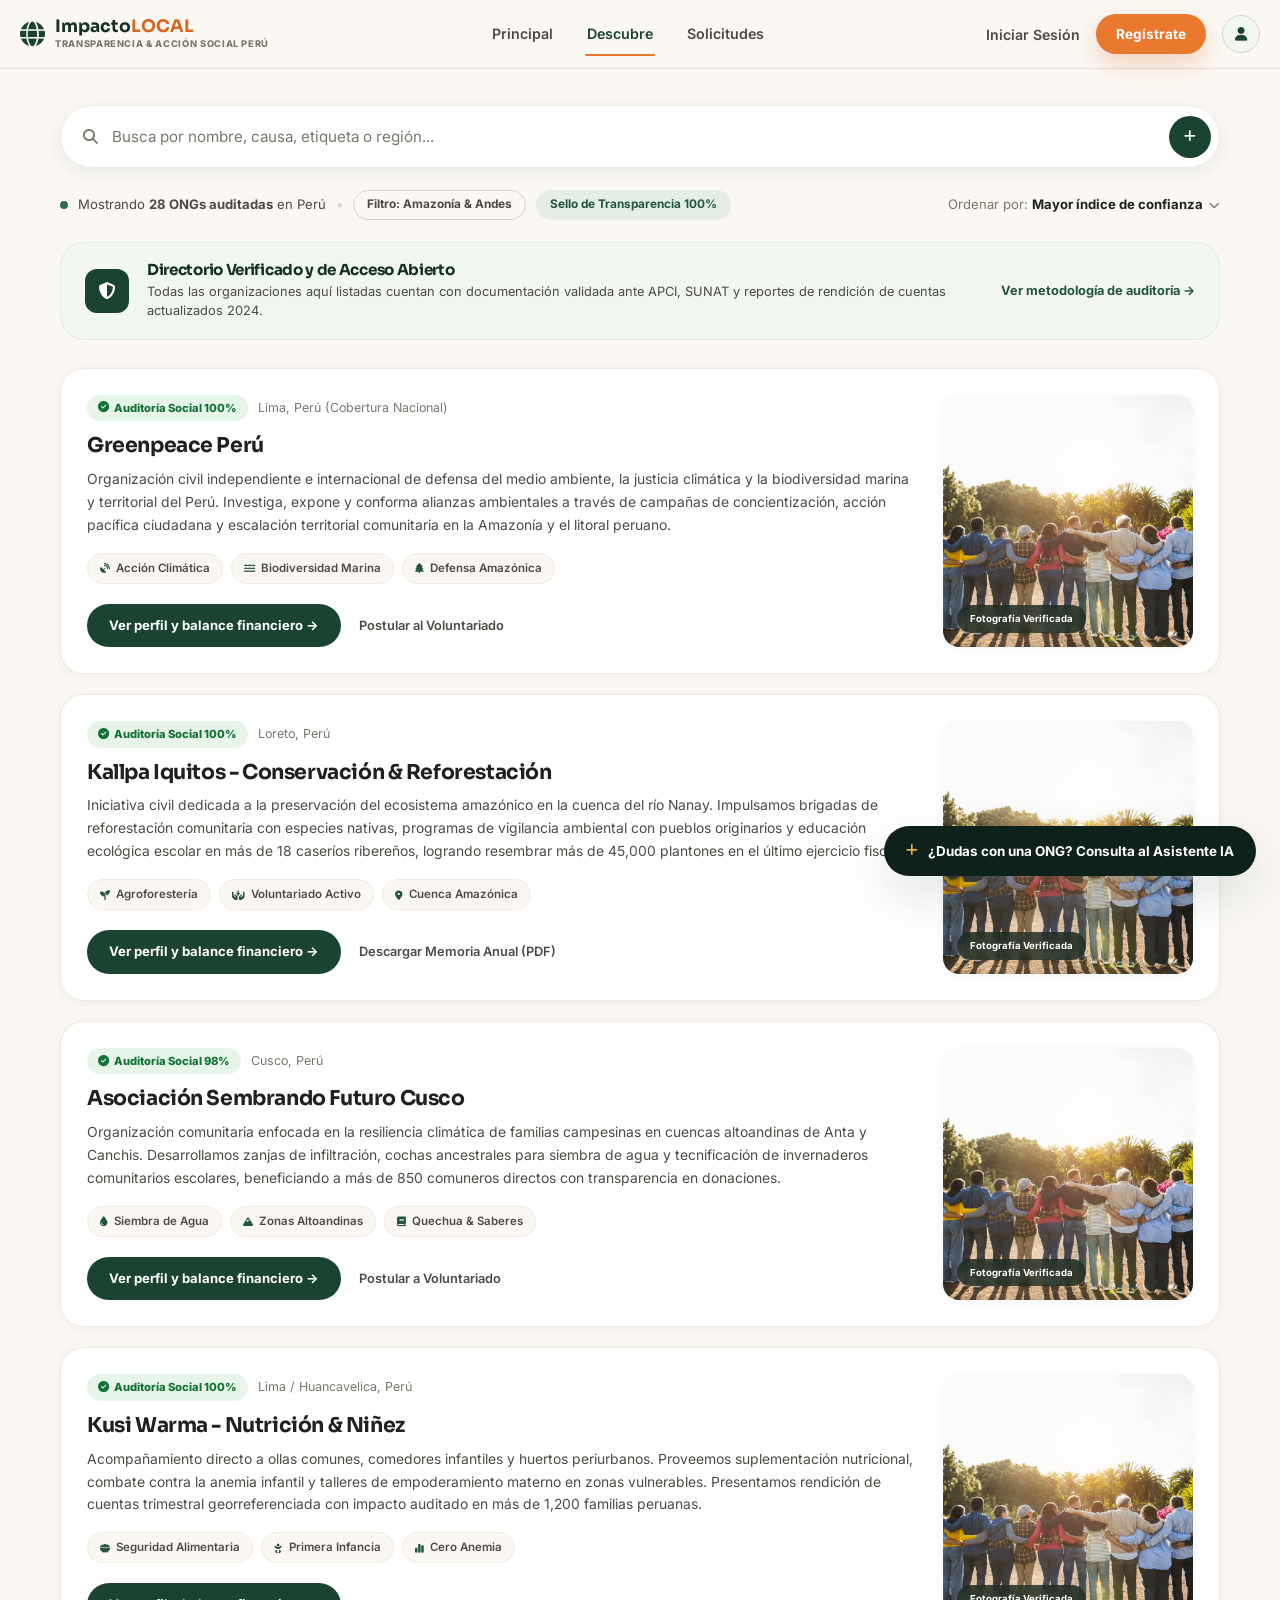
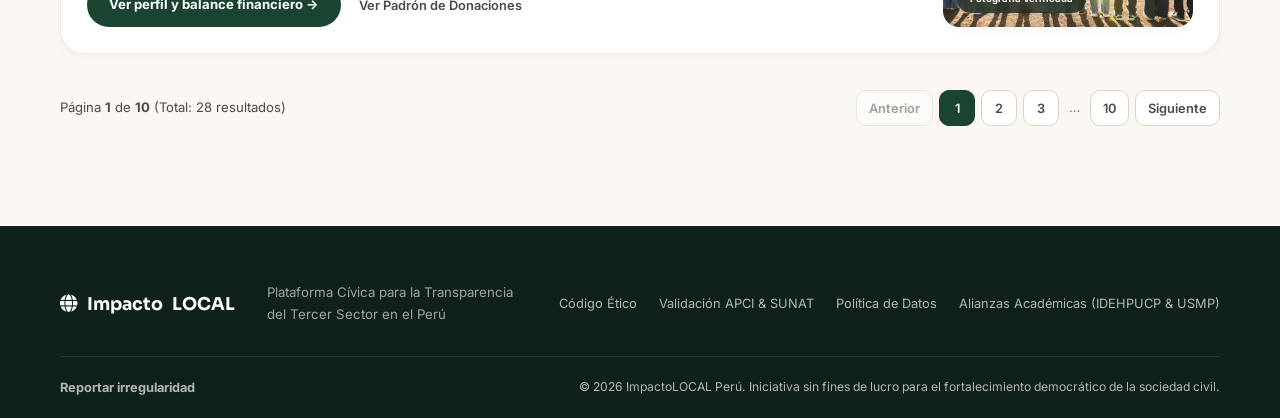
==== descubre.html @ 23d78580 "Add files via upload" ====
<!DOCTYPE html>
<html lang="es">
<head>
    <meta charset="UTF-8">
    <meta name="viewport" content="width=device-width, initial-scale=1.0">
    <title>Descubre organizaciones - ImpactoLOCAL</title>
    <link rel="stylesheet" href="css/styles.css">
    <!-- FontAwesome para los iconos -->
    <link rel="stylesheet" href="https://cdnjs.cloudflare.com/ajax/libs/font-awesome/6.4.0/css/all.min.css">
</head>
<body>
    <header class="main-header">
        <div class="logo-container">
            <i class="fa-solid fa-globe logo-icon"></i>
            <span class="logo-text">Impacto<strong>LOCAL</strong></span>
            <span class="logo-sub">TRANSPARENCIA & ACCIÓN SOCIAL PERÚ</span>
        </div>
        <nav class="main-nav">
            <a href="index.html">Principal</a>
            <a href="descubre.html" class="active">Descubre</a>
            <a href="solicitudes.html">Solicitudes</a>
        </nav>
        <div class="auth-buttons">
            <a href="#" class="btn-login">Iniciar Sesión</a>
            <a href="registrar.html" class="btn-register">Regístrate</a>
            <a href="#" class="user-avatar-btn" aria-label="Mi cuenta"><i class="fa-solid fa-user"></i></a>
        </div>
    </header>

    <main class="discover-container">

        <form class="search-pill-bar" id="searchForm" action="descubre.html">
            <i class="fa-solid fa-magnifying-glass"></i>
            <input type="text" id="searchInput" name="q" autocomplete="off" placeholder="Busca por nombre, causa, etiqueta o región...">
            <button type="button" class="search-plus-btn" aria-label="Filtros avanzados"><i class="fa-solid fa-plus"></i></button>
        </form>

        <div class="meta-row">
            <div class="meta-left">
                <span class="meta-dot"></span>
                <span>Mostrando <strong id="resultsCount">28 ONGs auditadas</strong> en Perú</span>
                <span class="meta-sep">•</span>
                <span class="meta-chip">Filtro: Amazonía & Andes</span>
                <span class="meta-chip meta-chip--verde">Sello de Transparencia 100%</span>
            </div>
            <div class="meta-sort">Ordenar por: <strong>Mayor índice de confianza</strong> <i class="fa-solid fa-chevron-down"></i></div>
        </div>

        <div class="info-banner">
            <div class="icon-badge"><i class="fa-solid fa-shield-halved"></i></div>
            <div class="info-banner-text">
                <h3>Directorio Verificado y de Acceso Abierto</h3>
                <p>Todas las organizaciones aquí listadas cuentan con documentación validada ante APCI, SUNAT y reportes de rendición de cuentas actualizados 2024.</p>
            </div>
            <a href="#" class="info-banner-link">Ver metodología de auditoría →</a>
        </div>

        <div class="org-list" id="orgList">

            <article class="org-card-row">
                <div class="org-card-content">
                    <div class="org-card-top">
                        <span class="audit-badge"><i class="fa-solid fa-circle-check"></i> Auditoría Social 100%</span>
                        <span class="org-card-location">Lima, Perú (Cobertura Nacional)</span>
                    </div>
                    <h3><a href="organizacion.html">Greenpeace Perú</a></h3>
                    <p>Organización civil independiente e internacional de defensa del medio ambiente, la justicia climática y la biodiversidad marina y territorial del Perú. Investiga, expone y conforma alianzas ambientales a través de campañas de concientización, acción pacífica ciudadana y escalación territorial comunitaria en la Amazonía y el litoral peruano.</p>
                    <div class="org-tags">
                        <span class="org-tag"><i class="fa-solid fa-satellite-dish"></i> Acción Climática</span>
                        <span class="org-tag"><i class="fa-solid fa-water"></i> Biodiversidad Marina</span>
                        <span class="org-tag"><i class="fa-solid fa-tree"></i> Defensa Amazónica</span>
                    </div>
                    <div class="org-card-actions">
                        <a href="organizacion.html" class="org-card-cta">Ver perfil y balance financiero →</a>
                        <a href="organizacion.html" class="org-card-secondary">Postular al Voluntariado</a>
                    </div>
                </div>
                <div class="org-card-media">
                    <img src="imagenes/personas.png" alt="Trabajo de campo Greenpeace Perú">
                    <span class="photo-tag-floating">Fotografía Verificada</span>
                </div>
            </article>

            <article class="org-card-row">
                <div class="org-card-content">
                    <div class="org-card-top">
                        <span class="audit-badge"><i class="fa-solid fa-circle-check"></i> Auditoría Social 100%</span>
                        <span class="org-card-location">Loreto, Perú</span>
                    </div>
                    <h3><a href="organizacion.html">Kallpa Iquitos - Conservación & Reforestación</a></h3>
                    <p>Iniciativa civil dedicada a la preservación del ecosistema amazónico en la cuenca del río Nanay. Impulsamos brigadas de reforestación comunitaria con especies nativas, programas de vigilancia ambiental con pueblos originarios y educación ecológica escolar en más de 18 caseríos ribereños, logrando resembrar más de 45,000 plantones en el último ejercicio fiscal.</p>
                    <div class="org-tags">
                        <span class="org-tag"><i class="fa-solid fa-seedling"></i> Agroforestería</span>
                        <span class="org-tag"><i class="fa-solid fa-hands-holding-child"></i> Voluntariado Activo</span>
                        <span class="org-tag"><i class="fa-solid fa-location-dot"></i> Cuenca Amazónica</span>
                    </div>
                    <div class="org-card-actions">
                        <a href="organizacion.html" class="org-card-cta">Ver perfil y balance financiero →</a>
                        <a href="#" class="org-card-secondary">Descargar Memoria Anual (PDF)</a>
                    </div>
                </div>
                <div class="org-card-media">
                    <img src="imagenes/personas.png" alt="Brigada de reforestación Kallpa Iquitos">
                    <span class="photo-tag-floating">Fotografía Verificada</span>
                </div>
            </article>

            <article class="org-card-row">
                <div class="org-card-content">
                    <div class="org-card-top">
                        <span class="audit-badge"><i class="fa-solid fa-circle-check"></i> Auditoría Social 98%</span>
                        <span class="org-card-location">Cusco, Perú</span>
                    </div>
                    <h3><a href="organizacion.html">Asociación Sembrando Futuro Cusco</a></h3>
                    <p>Organización comunitaria enfocada en la resiliencia climática de familias campesinas en cuencas altoandinas de Anta y Canchis. Desarrollamos zanjas de infiltración, cochas ancestrales para siembra de agua y tecnificación de invernaderos comunitarios escolares, beneficiando a más de 850 comuneros directos con transparencia en donaciones.</p>
                    <div class="org-tags">
                        <span class="org-tag"><i class="fa-solid fa-droplet"></i> Siembra de Agua</span>
                        <span class="org-tag"><i class="fa-solid fa-mountain"></i> Zonas Altoandinas</span>
                        <span class="org-tag"><i class="fa-solid fa-book"></i> Quechua & Saberes</span>
                    </div>
                    <div class="org-card-actions">
                        <a href="organizacion.html" class="org-card-cta">Ver perfil y balance financiero →</a>
                        <a href="#" class="org-card-secondary">Postular a Voluntariado</a>
                    </div>
                </div>
                <div class="org-card-media">
                    <img src="imagenes/personas.png" alt="Comuneros de Sembrando Futuro Cusco">
                    <span class="photo-tag-floating">Fotografía Verificada</span>
                </div>
            </article>

            <article class="org-card-row">
                <div class="org-card-content">
                    <div class="org-card-top">
                        <span class="audit-badge"><i class="fa-solid fa-circle-check"></i> Auditoría Social 100%</span>
                        <span class="org-card-location">Lima / Huancavelica, Perú</span>
                    </div>
                    <h3><a href="organizacion.html">Kusi Warma - Nutrición & Niñez</a></h3>
                    <p>Acompañamiento directo a ollas comunes, comedores infantiles y huertos periurbanos. Proveemos suplementación nutricional, combate contra la anemia infantil y talleres de empoderamiento materno en zonas vulnerables. Presentamos rendición de cuentas trimestral georreferenciada con impacto auditado en más de 1,200 familias peruanas.</p>
                    <div class="org-tags">
                        <span class="org-tag"><i class="fa-solid fa-bowl-food"></i> Seguridad Alimentaria</span>
                        <span class="org-tag"><i class="fa-solid fa-baby"></i> Primera Infancia</span>
                        <span class="org-tag"><i class="fa-solid fa-chart-simple"></i> Cero Anemia</span>
                    </div>
                    <div class="org-card-actions">
                        <a href="organizacion.html" class="org-card-cta">Ver perfil y balance financiero →</a>
                        <a href="#" class="org-card-secondary">Ver Padrón de Donaciones</a>
                    </div>
                </div>
                <div class="org-card-media">
                    <img src="imagenes/personas.png" alt="Comedor infantil Kusi Warma">
                    <span class="photo-tag-floating">Fotografía Verificada</span>
                </div>
            </article>

        </div>

        <div class="no-results" id="noResults" hidden>
            <i class="fa-solid fa-magnifying-glass-minus"></i>
            <h3>No encontramos organizaciones</h3>
            <p>Prueba con otra palabra clave, una región o una causa distinta (por ejemplo: "Amazonía", "nutrición" o "voluntariado").</p>
        </div>

        <div class="pagination-row" id="paginationRow">
            <span>Página <strong>1</strong> de <strong>10</strong> (Total: 28 resultados)</span>
            <div class="pagination-buttons">
                <a href="#" class="page-btn disabled">Anterior</a>
                <a href="#" class="page-btn active">1</a>
                <a href="#" class="page-btn">2</a>
                <a href="#" class="page-btn">3</a>
                <span class="page-ellipsis">…</span>
                <a href="#" class="page-btn">10</a>
                <a href="#" class="page-btn">Siguiente</a>
            </div>
        </div>

    </main>

    <a href="#" class="assistant-fab"><i class="fa-solid fa-plus"></i> <span>¿Dudas con una ONG? Consulta al Asistente IA</span></a>

    <footer class="main-footer">
        <div class="footer-top">
            <div class="footer-logo">
                <i class="fa-solid fa-globe"></i> Impacto<strong>LOCAL</strong>
            </div>
            <p>Plataforma Cívica para la Transparencia del Tercer Sector en el Perú</p>
            <div class="footer-links-right">
                <a href="#">Código Ético</a>
                <a href="#">Validación APCI & SUNAT</a>
                <a href="#">Política de Datos</a>
                <a href="#">Alianzas Académicas (IDEHPUCP & USMP)</a>
            </div>
        </div>
        <div class="footer-bottom">
            <a href="#" class="report-link">Reportar irregularidad</a>
            <p>© 2026 ImpactoLOCAL Perú. Iniciativa sin fines de lucro para el fortalecimiento democrático de la sociedad civil.</p>
        </div>
    </footer>

    <script>
        (function () {
            const form = document.getElementById('searchForm');
            const input = document.getElementById('searchInput');
            const cards = Array.from(document.querySelectorAll('#orgList .org-card-row'));
            const noResults = document.getElementById('noResults');
            const paginationRow = document.getElementById('paginationRow');
            const resultsCountEl = document.getElementById('resultsCount');

            // Texto buscable de cada tarjeta: título, ubicación, descripción y etiquetas.
            const cardIndex = cards.map((card) => ({
                card,
                text: card.textContent.toLowerCase()
            }));

            function normalize(str) {
                return str
                    .toLowerCase()
                    .normalize('NFD')
                    .replace(/[\u0300-\u036f]/g, '');
            }

            function runSearch() {
                const query = normalize(input.value.trim());
                let visibleCount = 0;

                cardIndex.forEach(({ card, text }) => {
                    const matches = query === '' || normalize(text).includes(query);
                    card.hidden = !matches;
                    if (matches) visibleCount += 1;
                });

                noResults.hidden = visibleCount !== 0;
                paginationRow.hidden = visibleCount === 0;

                if (resultsCountEl) {
                    resultsCountEl.textContent = query === ''
                        ? '28 ONGs auditadas'
                        : visibleCount + ' de 28 ONGs auditadas';
                }
            }

            input.addEventListener('input', runSearch);
            form.addEventListener('submit', function (e) {
                e.preventDefault();
                runSearch();
            });
        })();
    </script>

</body>
</html>
---- css/styles.css ----
@import url('https://fonts.googleapis.com/css2?family=Sora:wght@400;500;600;700;800&family=Inter:wght@400;500;600;700&display=swap');

:root {

  --verde-950: #0E211A;
  --verde-900: #14301F;
  --verde-800: #1B4332;
  --verde-700: #23553F;
  --verde-600: #2D6A4F;
  --verde-500: #3E8863;
  --verde-100: #E3EEE4;
  --verde-50: #F1F6F1;

  --naranja-600: #D9661F;
  --naranja-500: #E8792F;
  --naranja-400: #F0954E;
  --naranja-100: #FCE7D6;

  --amarillo-500: #F0B429;

  --rojo-700: #8A2C22;
  --rojo-600: #A5362A;
  --rojo-100: #F8E4E1;
  --rosa-bg: #FBEEEC;

  --crema: #FBF8F3;
  --blanco: #FFFFFF;
  --tinta: #1E211D;
  --gris-700: #4B4A44;
  --gris-500: #7A776E;
  --gris-300: #D8D3C6;
  --gris-100: #EFEBE1;

  --verde-brand: var(--verde-800);
  --verde-brand-hover: var(--verde-900);
  --accent: var(--naranja-500);
  --accent-hover: var(--naranja-600);

  --surface: var(--blanco);
  --surface-soft: var(--crema);
  --surface-green: var(--verde-50);

  --border: var(--gris-100);
  --border-strong: var(--gris-300);

  --radius-xs: 8px;
  --radius-s: 10px;
  --radius-m: 16px;
  --radius-l: 24px;
  --radius-xl: 32px;
  --radius-pill: 999px;

  --shadow-xs:
    0 2px 8px rgba(20, 48, 31, 0.05);

  --shadow-sm:
    0 6px 18px rgba(20, 48, 31, 0.07);

  --shadow-md:
    0 12px 30px rgba(20, 48, 31, 0.09);

  --shadow-lg:
    0 20px 50px rgba(20, 48, 31, 0.13);

  --shadow-orange:
    0 10px 24px rgba(216, 102, 31, 0.25);

  --max: 1160px;
  --content-wide: 1280px;

  --ease: cubic-bezier(.2, .8, .2, 1);
  --transition-fast: .15s var(--ease);
  --transition: .22s var(--ease);
}

*,
*::before,
*::after {
  box-sizing: border-box;
}

html {
  scroll-behavior: smooth;
  scroll-padding-top: 90px;
}

body {
  margin: 0;
  min-width: 320px;

  font-family:
    'Inter',
    -apple-system,
    BlinkMacSystemFont,
    'Segoe UI',
    sans-serif;

  background: var(--crema);
  color: var(--tinta);
  line-height: 1.65;

  -webkit-font-smoothing: antialiased;
  text-rendering: optimizeLegibility;
}

img {
  display: block;
  max-width: 100%;
}

svg {
  display: block;
}

a {
  color: inherit;
}

button,
input,
select,
textarea {
  font: inherit;
}

button {
  cursor: pointer;
}

button:disabled {
  cursor: not-allowed;
  opacity: .55;
}

h1,
h2,
h3,
h4,
h5,
h6 {
  margin: 0;
  font-family: 'Sora', 'Inter', sans-serif;
  line-height: 1.2;
  letter-spacing: -.02em;
}

p {
  margin: 0;
}

ul,
ol {
  margin: 0;
  padding: 0;
  list-style: none;
}

:focus-visible {
  outline: 3px solid var(--naranja-400);
  outline-offset: 3px;
}

::selection {
  background: var(--verde-800);
  color: var(--blanco);
}

@media (prefers-reduced-motion: reduce) {
  html {
    scroll-behavior: auto;
  }

  *,
  *::before,
  *::after {
    transition-duration: .01ms !important;
    animation-duration: .01ms !important;
    animation-iteration-count: 1 !important;
  }
}

.wrap {
  width: min(100% - 40px, var(--max));
  margin-inline: auto;
}

section {
  padding: 90px 0;
}

.eyebrow {
  display: inline-flex;
  align-items: center;
  gap: 7px;

  padding: 6px 14px;

  border-radius: var(--radius-pill);

  font-size: .76rem;
  font-weight: 700;
  line-height: 1.2;
  letter-spacing: .02em;
}

.eyebrow--rosa {
  background: var(--rosa-bg);
  color: var(--rojo-600);
}

.eyebrow--verde {
  background: var(--verde-100);
  color: var(--verde-700);
}

.section-head {
  max-width: 680px;
  margin: 0 auto 48px;
  text-align: center;
}

.section-head h2 {
  margin: 14px 0;
  font-size: clamp(1.7rem, 3vw, 2.25rem);
  font-weight: 700;
}

.section-head p {
  color: var(--gris-700);
  font-size: 1rem;
}

.section-head .eyebrow {
  margin-bottom: 4px;
}

.navbar {
  position: sticky;
  top: 0;
  z-index: 50;

  display: flex;
  align-items: center;
  justify-content: space-between;

  padding: 15px max(20px, calc((100vw - var(--content-wide)) / 2));

  background: rgba(251, 248, 243, .88);
  border-bottom: 1px solid rgba(216, 211, 198, .65);

  backdrop-filter: blur(14px);
  -webkit-backdrop-filter: blur(14px);
}

.navbar-logo {
  display: inline-flex;
  align-items: center;
  gap: 9px;

  color: var(--verde-900);

  font-family: 'Sora', sans-serif;
  font-size: 1.15rem;
  font-weight: 700;

  text-decoration: none;
}

.navbar-logo svg {
  flex-shrink: 0;
}

.navbar-logo span {
  color: var(--naranja-600);
}

.navbar-right {
  display: flex;
  align-items: center;
  gap: 20px;
}

.navbar-login {
  color: var(--gris-700);

  font-size: .9rem;
  font-weight: 600;

  text-decoration: none;

  transition: color var(--transition-fast);
}

.navbar-login:hover {
  color: var(--verde-800);
}

.btn {
  display: inline-flex;
  align-items: center;
  justify-content: center;
  gap: 8px;

  min-height: 44px;
  padding: 10px 21px;

  border: 1px solid transparent;
  border-radius: var(--radius-pill);

  font-size: .9rem;
  font-weight: 700;
  line-height: 1;
  text-decoration: none;

  transition:
    transform var(--transition-fast),
    background-color var(--transition),
    border-color var(--transition),
    color var(--transition),
    box-shadow var(--transition);
}

.btn:hover {
  transform: translateY(-2px);
}

.btn:active {
  transform: translateY(0);
}

.btn--naranja {
  color: var(--blanco);
  background: var(--accent);
  box-shadow: var(--shadow-orange);
}

.btn--naranja:hover {
  background: var(--accent-hover);
  box-shadow: 0 12px 28px rgba(216, 102, 31, .3);
}

.btn--outline {
  color: var(--verde-800);
  border-color: var(--verde-700);
  background: transparent;
}

.btn--outline:hover {
  color: var(--blanco);
  background: var(--verde-800);
}

.btn--outline-oscuro {
  color: var(--blanco);
  border-color: rgba(255,255,255,.45);
  background: transparent;
}

.btn--outline-oscuro:hover {
  background: rgba(255,255,255,.12);
  border-color: rgba(255,255,255,.7);
}

.btn--sm {
  min-height: 38px;
  padding: 8px 16px;
  font-size: .82rem;
}

.btn--block {
  width: 100%;
}

.hero {
  position: relative;
  overflow: hidden;
  color: var(--blanco);
  isolation: isolate;
}

.hero-bg {
  position: absolute;
  inset: 0;
  z-index: -2;

  background-image:
    linear-gradient(
      180deg,
      rgba(14,33,26,.68) 0%,
      rgba(14,33,26,.82) 55%,
      rgba(14,33,26,.98) 100%
    ),
    url('../imagenes/personas.png');

  background-position: center 30%;
  background-size: cover;

  filter: saturate(.9);
  transform: scale(1.01);
}

.hero::after {
  content: "";

  position: absolute;
  inset: auto 0 0;

  height: 120px;

  background:
    linear-gradient(
      to bottom,
      transparent,
      rgba(14,33,26,.18)
    );

  pointer-events: none;
}

.hero-inner {
  position: relative;

  width: min(100% - 40px, 760px);

  margin: 0 auto;
  padding: 84px 0 64px;

  text-align: center;
}

.hero-inner .eyebrow {
  color: var(--blanco);
  background: rgba(255,255,255,.1);
  border: 1px solid rgba(255,255,255,.2);
  backdrop-filter: blur(8px);
}

.hero h1 {
  margin: 22px 0 18px;

  font-size: clamp(2.1rem, 5vw, 3.25rem);
  font-weight: 700;
  letter-spacing: -.045em;
}

.hero h1 .marca {
  color: var(--amarillo-500);
}

.hero p.lead {
  max-width: 620px;
  margin: 0 auto 32px;

  color: rgba(255,255,255,.82);
  font-size: 1.04rem;
}

.hero-ctas {
  display: flex;
  align-items: center;
  justify-content: center;
  flex-wrap: wrap;

  gap: 12px;

  margin-bottom: 42px;
}

.impacto-card {
  position: relative;
  z-index: 2;

  display: flex;
  align-items: center;
  gap: 14px;

  width: min(100%, 500px);

  margin: 0 auto;

  padding: 16px 20px;

  color: var(--tinta);
  text-align: left;

  background: rgba(255,255,255,.98);
  border: 1px solid rgba(255,255,255,.7);
  border-radius: var(--radius-m);

  box-shadow: var(--shadow-lg);

  transform: translateY(28px);
}

.impacto-card .icono {
  display: flex;
  align-items: center;
  justify-content: center;

  width: 42px;
  height: 42px;

  flex-shrink: 0;

  color: var(--naranja-600);
  background: var(--naranja-100);

  border-radius: 12px;
}

.impacto-card strong {
  display: block;
  font-size: .94rem;
}

.impacto-card .label {
  display: block;

  margin-bottom: 2px;

  color: var(--naranja-600);

  font-size: .66rem;
  font-weight: 800;
  letter-spacing: .06em;
  text-transform: uppercase;
}

.impacto-card a {
  color: var(--verde-700);

  font-size: .8rem;
  font-weight: 700;

  text-decoration: none;
}

.impacto-card a:hover {
  text-decoration: underline;
}

.subnav-bar {
  padding-top: 44px;

  background: var(--blanco);
  border-bottom: 1px solid var(--gris-100);
}

.subnav {
  display: flex;
  justify-content: center;
  flex-wrap: wrap;
  gap: 32px;

  padding-bottom: 14px;
}

.subnav a {
  display: inline-flex;
  align-items: center;
  gap: 7px;

  padding-bottom: 11px;

  color: var(--gris-500);

  font-size: .9rem;
  font-weight: 700;

  text-decoration: none;

  border-bottom: 2px solid transparent;

  transition:
    color var(--transition),
    border-color var(--transition);
}

.subnav a:hover {
  color: var(--verde-800);
}

.subnav a.active {
  color: var(--verde-700);
  border-bottom-color: var(--verde-700);
}

.search-bar {
  position: relative;
  z-index: 5;

  display: flex;
  align-items: stretch;

  width: min(100% - 40px, 920px);

  margin: -28px auto 0;
  padding: 6px;

  background: var(--blanco);
  border: 1px solid var(--gris-100);
  border-radius: var(--radius-pill);

  box-shadow: var(--shadow-md);
}

.search-field {
  display: flex;
  flex: 1;
  flex-direction: column;
  gap: 2px;

  min-width: 0;

  padding: 8px 22px;

  border-right: 1px solid var(--gris-100);
}

.search-field:last-of-type {
  border-right: 0;
}

.search-field label {
  color: var(--gris-500);

  font-size: .66rem;
  font-weight: 800;
  letter-spacing: .04em;
  text-transform: uppercase;
}

.search-field select {
  width: 100%;

  padding: 2px 20px 2px 0;

  color: var(--tinta);

  font-size: .87rem;
  font-weight: 600;

  background: transparent;
  border: 0;

  appearance: none;
  cursor: pointer;
}

.search-field select:focus {
  outline: none;
}

.search-submit {
  display: flex;
  align-items: center;
  justify-content: center;

  width: 48px;
  height: 48px;

  flex-shrink: 0;
  align-self: center;

  margin-left: 6px;

  color: var(--blanco);
  background: var(--accent);

  border: 0;
  border-radius: 50%;

  transition:
    transform var(--transition-fast),
    background var(--transition),
    box-shadow var(--transition);
}

.search-submit:hover {
  background: var(--accent-hover);
  transform: scale(1.04);
  box-shadow: var(--shadow-orange);
}

.problema {
  padding-top: 70px;
}

.problema-intro {
  max-width: 700px;
  margin: 0 auto 50px;

  text-align: center;
}

.problema-intro p {
  color: var(--gris-700);
}

.grid-2 {
  display: grid;
  grid-template-columns: repeat(2, minmax(0, 1fr));
  gap: 26px;
}

.panel {
  padding: 30px;

  background: var(--blanco);
  border: 1px solid var(--gris-100);
  border-radius: var(--radius-l);

  box-shadow: var(--shadow-xs);

  transition:
    transform var(--transition),
    box-shadow var(--transition);
}

.panel:hover {
  transform: translateY(-3px);
  box-shadow: var(--shadow-sm);
}

.panel-head {
  display: flex;
  align-items: flex-start;
  justify-content: space-between;
  gap: 12px;

  margin-bottom: 6px;
}

.panel-tag {
  color: var(--gris-500);

  font-size: .66rem;
  font-weight: 800;
  letter-spacing: .06em;
  text-transform: uppercase;
}

.panel h3 {
  margin: 4px 0 20px;
  font-size: 1.15rem;
}

.pill {
  display: inline-flex;
  align-items: center;

  padding: 5px 11px;

  border-radius: var(--radius-pill);

  font-size: .68rem;
  font-weight: 800;
  line-height: 1;
  white-space: nowrap;
}

.pill--verde {
  color: var(--verde-700);
  background: var(--verde-100);
}

.pill--rojo {
  color: var(--rojo-600);
  background: transparent;
  border: 1px solid rgba(165,54,42,.55);
}

.barra-fila {
  margin-bottom: 16px;
}

.barra-fila:last-child {
  margin-bottom: 8px;
}

.barra-top {
  display: flex;
  justify-content: space-between;

  margin-bottom: 6px;

  font-size: .84rem;
}

.barra-top .num {
  color: var(--verde-800);
  font-weight: 800;
}

.barra-track {
  height: 8px;

  overflow: hidden;

  background: var(--gris-100);
  border-radius: var(--radius-pill);
}

.barra-fill {
  height: 100%;

  background:
    linear-gradient(
      90deg,
      var(--verde-600),
      var(--verde-500)
    );

  border-radius: inherit;
}

.panel-foot {
  display: flex;
  justify-content: space-between;
  gap: 12px;

  margin-top: 18px;
  padding-top: 14px;

  color: var(--gris-500);

  font-size: .73rem;

  border-top: 1px solid var(--gris-100);
}

.panel--alerta {
  background: var(--rosa-bg);
  border-color: rgba(165,54,42,.13);
}

.panel--alerta h3 {
  color: var(--rojo-700);
}

.panel--alerta > p {
  margin-bottom: 18px;

  color: var(--gris-700);
  font-size: .9rem;
}

.stat-row {
  display: grid;
  grid-template-columns: repeat(2, minmax(0, 1fr));
  gap: 14px;

  margin-bottom: 16px;
}

.stat-box {
  padding: 14px 16px;

  background: var(--blanco);
  border: 1px solid rgba(165,54,42,.08);
  border-radius: var(--radius-m);
}

.stat-box .num {
  display: block;

  color: var(--rojo-600);

  font-family: 'Sora', sans-serif;
  font-size: 1.5rem;
  font-weight: 700;
}

.stat-box .cap {
  color: var(--gris-500);

  font-size: .67rem;
  font-weight: 700;
}

.panel--alerta .panel-foot {
  border-top-color: rgba(165,54,42,.14);
}

.panel--alerta .panel-foot .req {
  color: var(--rojo-600);
  font-weight: 700;
}

.solucion {
  background:
    linear-gradient(
      180deg,
      var(--verde-50) 0%,
      #edf5ee 100%
    );
}

.solucion-grid {
  display: grid;
  grid-template-columns: repeat(3, minmax(0, 1fr));
  gap: 24px;
}

.pilar {
  display: flex;
  flex-direction: column;

  padding: 26px 24px 24px;

  background: var(--blanco);
  border: 1px solid var(--gris-100);
  border-radius: var(--radius-l);

  box-shadow: var(--shadow-xs);

  transition:
    transform var(--transition),
    box-shadow var(--transition);
}

.pilar:hover {
  transform: translateY(-5px);
  box-shadow: var(--shadow-md);
}

.pilar-media {
  position: relative;

  height: 150px;

  margin-bottom: 20px;

  overflow: hidden;

  background: var(--verde-100);
  border-radius: var(--radius-m);
}

.pilar-media img {
  width: 100%;
  height: 100%;

  object-fit: cover;

  transition: transform .5s var(--ease);
}

.pilar:hover .pilar-media img {
  transform: scale(1.04);
}

.pilar-media.icono-media {
  display: flex;
  align-items: center;
  justify-content: center;
}

.pilar-top {
  display: flex;
  align-items: center;
  justify-content: space-between;

  margin-bottom: 10px;
}

.pilar-num {
  color: var(--gris-500);

  font-size: .66rem;
  font-weight: 800;
  letter-spacing: .05em;
}

.pilar h3 {
  margin-bottom: 8px;
  font-size: 1.1rem;
}

.pilar p {
  flex: 1;

  color: var(--gris-700);
  font-size: .9rem;
}

.pilar-link {
  display: inline-flex;
  align-items: center;
  gap: 6px;

  margin-top: 16px;

  color: var(--verde-700);

  font-size: .84rem;
  font-weight: 700;

  text-decoration: none;

  transition: gap var(--transition-fast);
}

.pilar-link:hover {
  gap: 10px;
}

.video-frame,
.video-banner-box {
  position: relative;

  overflow: hidden;

  background: var(--verde-900);
  border-radius: var(--radius-l);

  isolation: isolate;
}

.video-frame {
  aspect-ratio: 16 / 8;
  cursor: pointer;
}

.video-frame svg.landscape {
  position: absolute;
  inset: 0;

  width: 100%;
  height: 100%;
}

.video-frame::after,
.video-banner-box::after {
  content: "";

  position: absolute;
  inset: 0;
  z-index: 1;

  background:
    linear-gradient(
      180deg,
      rgba(14,33,26,.12),
      rgba(14,33,26,.7)
    );

  pointer-events: none;
}

.video-center,
.video-overlay {
  position: absolute;
  inset: 0;
  z-index: 2;

  display: flex;
  align-items: center;
  justify-content: center;
  flex-direction: column;

  color: var(--blanco);
  text-align: center;
}

.video-center {
  gap: 14px;
}

.play-btn,
.play-btn-circle {
  display: flex;
  align-items: center;
  justify-content: center;

  color: var(--blanco);
  background: var(--accent);

  border-radius: 50%;

  box-shadow: 0 10px 26px rgba(0,0,0,.3);

  transition:
    transform var(--transition),
    background var(--transition);
}

.play-btn {
  width: 64px;
  height: 64px;
}

.play-btn-circle {
  width: 52px;
  height: 52px;

  margin-bottom: 10px;

  background: var(--verde-600);
}

.video-frame:hover .play-btn,
.video-banner-box:hover .play-btn-circle {
  transform: scale(1.08);
  background: var(--accent-hover);
}

.video-center .caption {
  color: var(--naranja-400);

  font-size: .84rem;
  font-weight: 800;
  letter-spacing: .08em;
  text-transform: uppercase;
}

.video-center .sub {
  color: rgba(255,255,255,.75);
  font-size: .76rem;
}

.video-bar {
  position: absolute;
  right: 0;
  bottom: 0;
  left: 0;
  z-index: 3;

  display: flex;
  align-items: center;
  justify-content: space-between;

  padding: 12px 18px;

  color: rgba(255,255,255,.85);

  font-size: .73rem;

  background:
    linear-gradient(
      0deg,
      rgba(0,0,0,.5),
      transparent
    );
}

.video-bar .right {
  display: flex;
  align-items: center;
  gap: 10px;
}

.video-banner-box {
  height: 240px;
  margin-bottom: 25px;
}

.video-banner-box img {
  width: 100%;
  height: 100%;

  object-fit: cover;

  filter: brightness(.46);

  transition: transform .6s var(--ease);
}

.video-banner-box:hover img {
  transform: scale(1.03);
}

.video-campaign {
  margin-bottom: 5px;

  color: rgba(255,255,255,.8);

  font-size: .68rem;
  letter-spacing: .08em;
  text-transform: uppercase;
}

.video-overlay h3 {
  font-size: 1.15rem;
  font-weight: 600;
}

.video-footer-label {
  position: absolute;
  right: 15px;
  bottom: 10px;
  left: 15px;
  z-index: 3;

  color: rgba(255,255,255,.65);

  font-size: .58rem;
  letter-spacing: .04em;
}

.cta {
  color: var(--blanco);
  text-align: center;
  background:
    radial-gradient(
      circle at 50% 0%,
      rgba(62,136,99,.22),
      transparent 50%
    ),
    var(--verde-900);
}

.cta .eyebrow {
  color: var(--amarillo-500);
  background: rgba(255,255,255,.1);
}

.cta h2 {
  margin: 18px 0 12px;

  font-size: clamp(1.6rem, 3vw, 2.15rem);
}

.cta p {
  max-width: 520px;
  margin: 0 auto 30px;

  color: rgba(255,255,255,.72);
}

footer {
  padding: 56px 0 0;

  color: rgba(255,255,255,.68);
  background: var(--verde-950);

  font-size: .86rem;
}

.footer-grid {
  display: grid;
  grid-template-columns: 1.3fr 1fr;
  gap: 40px;

  padding-bottom: 40px;

  border-bottom: 1px solid rgba(255,255,255,.1);
}

.footer-logo {
  display: flex;
  align-items: center;
  gap: 9px;

  margin-bottom: 14px;

  color: var(--blanco);

  font-family: 'Sora', sans-serif;
  font-size: 1.1rem;
  font-weight: 700;
}

.footer-logo span {
  color: var(--naranja-400);
}

.footer-col p {
  max-width: 380px;
}

.footer-col h4 {
  margin-bottom: 16px;

  color: rgba(255,255,255,.9);

  font-size: .7rem;
  font-weight: 800;
  letter-spacing: .06em;
  text-transform: uppercase;
}

.footer-refs li {
  display: flex;
  gap: 9px;

  margin-bottom: 12px;

  font-size: .83rem;
}

.footer-refs svg {
  flex-shrink: 0;
  margin-top: 3px;

  color: var(--verde-500);
}

.footer-bottom {
  display: flex;
  align-items: center;
  justify-content: space-between;
  flex-wrap: wrap;
  gap: 10px;

  padding: 20px 0;

  font-size: .76rem;
}

.footer-bottom nav {
  display: flex;
  flex-wrap: wrap;
  gap: 18px;
}

.footer-bottom a {
  color: inherit;
  text-decoration: none;

  transition: color var(--transition-fast);
}

.footer-bottom a:hover {
  color: var(--blanco);
}

.page-hero {
  padding: 58px 0 44px;

  color: var(--blanco);
  text-align: center;

  background:
    radial-gradient(
      circle at 50% 0%,
      rgba(62,136,99,.22),
      transparent 55%
    ),
    var(--verde-900);
}

.page-hero h1 {
  margin: 14px 0 10px;

  font-size: clamp(1.8rem, 3vw, 2.35rem);
}

.page-hero p {
  max-width: 560px;
  margin: 0 auto;

  color: rgba(255,255,255,.74);
}

.filtros {
  position: relative;
  z-index: 5;

  display: flex;
  flex-wrap: wrap;
  gap: 10px;

  width: min(100% - 40px, 920px);

  margin: -26px auto 40px;
  padding: 14px;

  background: rgba(255,255,255,.98);
  border: 1px solid var(--gris-100);
  border-radius: var(--radius-m);

  box-shadow: var(--shadow-md);
}

.filtro-chip {
  padding: 9px 15px;

  color: var(--gris-700);

  font-size: .82rem;
  font-weight: 700;

  background: var(--crema);
  border: 1px solid var(--gris-100);
  border-radius: var(--radius-pill);

  transition:
    background var(--transition),
    color var(--transition),
    border-color var(--transition);
}

.filtro-chip:hover {
  color: var(--verde-800);
  background: var(--verde-50);
  border-color: var(--verde-100);
}

.org-grid {
  display: grid;
  grid-template-columns: repeat(3, minmax(0, 1fr));
  gap: 22px;
}

.org-card {
  padding: 22px;

  background: var(--blanco);
  border: 1px solid var(--gris-100);
  border-radius: var(--radius-l);

  box-shadow: var(--shadow-xs);

  transition:
    transform var(--transition),
    box-shadow var(--transition),
    border-color var(--transition);
}

.org-card:hover {
  transform: translateY(-4px);
  border-color: var(--verde-100);
  box-shadow: var(--shadow-md);
}

.org-top {
  display: flex;
  align-items: center;
  gap: 12px;

  margin-bottom: 14px;
}

.org-avatar {
  display: flex;
  align-items: center;
  justify-content: center;

  width: 46px;
  height: 46px;

  flex-shrink: 0;

  color: var(--verde-700);
  background: var(--verde-100);

  border-radius: 12px;

  font-family: 'Sora', sans-serif;
  font-weight: 700;
}

.org-top strong {
  display: block;
  font-size: .96rem;
}

.org-top span {
  color: var(--gris-500);
  font-size: .76rem;
}

.org-card p {
  margin-bottom: 16px;

  color: var(--gris-700);
  font-size: .87rem;
}

.org-tags {
  display: flex;
  flex-wrap: wrap;
  gap: 7px;

  margin-bottom: 18px;
}

.org-tags .pill {
  color: var(--gris-700);
  background: var(--gris-100);
}

.org-card .btn {
  width: 100%;
}

.pasos {
  display: grid;
  grid-template-columns: repeat(3, minmax(0, 1fr));
  gap: 22px;
}

.paso {
  padding: 26px;

  background: var(--blanco);
  border: 1px solid var(--gris-100);
  border-radius: var(--radius-l);

  box-shadow: var(--shadow-xs);
}

.paso-num {
  display: flex;
  align-items: center;
  justify-content: center;

  width: 34px;
  height: 34px;

  margin-bottom: 16px;

  color: var(--blanco);
  background: var(--verde-800);

  border-radius: 10px;

  font-family: 'Sora', sans-serif;
  font-size: .86rem;
  font-weight: 700;
}

.paso h3 {
  margin-bottom: 8px;
  font-size: 1rem;
}

.paso p {
  color: var(--gris-700);
  font-size: .87rem;
}

.estado-list {
  display: flex;
  flex-direction: column;
  gap: 12px;

  max-width: 720px;
  margin: 0 auto;
}

.estado-item {
  display: flex;
  align-items: center;
  justify-content: space-between;
  gap: 14px;

  padding: 18px 22px;

  background: var(--blanco);
  border: 1px solid var(--gris-100);
  border-radius: var(--radius-m);

  box-shadow: var(--shadow-xs);
}

.estado-item .info strong {
  display: block;

  margin-bottom: 3px;

  font-size: .94rem;
}

.estado-item .info span {
  color: var(--gris-500);
  font-size: .78rem;
}

.form-shell {
  position: relative;
  z-index: 5;

  width: min(100% - 32px, 620px);

  margin: -30px auto 0;
  padding: 40px;

  background: var(--blanco);
  border: 1px solid var(--gris-100);
  border-radius: var(--radius-l);

  box-shadow: var(--shadow-lg);
}

.toggle-tipo {
  display: flex;

  padding: 4px;
  margin-bottom: 28px;

  background: var(--gris-100);
  border-radius: var(--radius-pill);
}

.toggle-tipo button {
  flex: 1;

  padding: 10px 14px;

  color: var(--gris-700);
  background: transparent;

  border: 0;
  border-radius: var(--radius-pill);

  font-size: .86rem;
  font-weight: 700;

  transition:
    color var(--transition),
    background var(--transition),
    box-shadow var(--transition);
}

.toggle-tipo button:hover {
  color: var(--verde-800);
}

.toggle-tipo button.activo {
  color: var(--blanco);
  background: var(--verde-800);

  box-shadow: var(--shadow-sm);
}

.campo {
  margin-bottom: 18px;
}

.campo label {
  display: block;

  margin-bottom: 6px;

  color: var(--tinta);

  font-size: .8rem;
  font-weight: 700;
}

.campo input,
.campo select,
.campo textarea {
  width: 100%;

  padding: 12px 14px;

  color: var(--tinta);
  background: var(--crema);

  border: 1px solid var(--gris-300);
  border-radius: var(--radius-s);

  font-size: .9rem;

  transition:
    border-color var(--transition),
    box-shadow var(--transition),
    background var(--transition);
}

.campo input::placeholder,
.campo textarea::placeholder {
  color: var(--gris-500);
}

.campo input:hover,
.campo select:hover,
.campo textarea:hover {
  border-color: #bbb5a7;
}

.campo input:focus,
.campo select:focus,
.campo textarea:focus {
  outline: none;

  background: var(--blanco);
  border-color: var(--verde-600);

  box-shadow:
    0 0 0 3px rgba(45,106,79,.1);
}

.campo textarea {
  min-height: 120px;
  resize: vertical;
}

.campo-2 {
  display: grid;
  grid-template-columns: repeat(2, minmax(0, 1fr));
  gap: 14px;
}

.form-shell .btn {
  margin-top: 6px;
}

.form-nota {
  margin-top: 16px;

  color: var(--gris-500);

  font-size: .78rem;
  text-align: center;
}

.form-nota a {
  color: var(--verde-700);
  font-weight: 700;
  text-decoration: none;
}

.form-nota a:hover {
  text-decoration: underline;
}

.breadcrumb-row {
  display: flex;
  align-items: center;
  justify-content: space-between;
  gap: 16px;

  margin-bottom: 20px;

  color: var(--gris-500);

  font-size: .78rem;
}

.breadcrumb-row a {
  color: var(--verde-700);
  font-weight: 700;
  text-decoration: none;
}

.breadcrumb-row a:hover {
  text-decoration: underline;
}

.verified-badge-top {
  display: inline-flex;
  align-items: center;
  gap: 6px;

  margin-bottom: 10px;
  padding: 6px 12px;

  color: #137333;
  background: #e6f4ea;

  border: 1px solid rgba(19,115,51,.1);
  border-radius: var(--radius-pill);

  font-size: .7rem;
  font-weight: 700;
}

.org-subtitle {
  color: var(--gris-500);

  font-size: .68rem;
  font-weight: 800;
  letter-spacing: .08em;
  text-transform: uppercase;
}

.section-tag {
  margin-bottom: 8px;

  color: var(--verde-700);

  font-size: .68rem;
  font-weight: 800;
  letter-spacing: .08em;
  text-transform: uppercase;
}

.disclaimer-text {
  margin-top: 25px;
  padding-top: 15px;

  color: var(--gris-500);

  font-size: .75rem;
  line-height: 1.55;

  border-top: 1px solid var(--gris-100);
}

.center-text {
  text-align: center;
}

.section-desc {
  max-width: 700px;

  margin: 0 auto 25px;

  color: var(--gris-700);

  font-size: .86rem;
}

.methods-grid {
  display: grid;
  grid-template-columns: repeat(3, minmax(0, 1fr));
  gap: 20px;

  margin-top: 20px;
}

.method-card {
  padding: 25px 20px;

  text-align: left;

  background: var(--blanco);
  border: 1px solid var(--gris-100);
  border-radius: var(--radius-m);

  box-shadow: var(--shadow-xs);

  transition:
    transform var(--transition),
    box-shadow var(--transition),
    border-color var(--transition);
}

.method-card:hover {
  transform: translateY(-4px);
  border-color: var(--verde-100);
  box-shadow: var(--shadow-sm);
}

.method-card i {
  display: block;

  margin-bottom: 15px;

  color: var(--verde-700);

  font-size: 22px;
}

.method-card h3 {
  margin-bottom: 10px;

  color: var(--tinta);

  font-size: 1rem;
}

.method-card p {
  margin-bottom: 15px;

  color: var(--gris-700);

  font-size: .77rem;
  line-height: 1.5;
}

.method-card a {
  color: var(--verde-700);

  font-size: .76rem;
  font-weight: 700;

  text-decoration: none;
}

.method-card a:hover {
  text-decoration: underline;
}

.contact-subtitle {
  margin-bottom: 25px;

  color: var(--gris-500);
  font-size: .82rem;
}

.contact-channels-list {
  display: flex;
  flex-direction: column;
  gap: 12px;

  margin-bottom: 25px;
}

.contact-row {
  display: flex;
  align-items: center;
  justify-content: space-between;
  gap: 15px;

  padding: 14px 18px;

  color: var(--tinta);

  background: var(--blanco);
  border: 1px solid var(--gris-100);
  border-radius: var(--radius-s);

  font-size: .82rem;

  transition:
    border-color var(--transition),
    box-shadow var(--transition);
}

.contact-row:hover {
  border-color: var(--verde-100);
  box-shadow: var(--shadow-xs);
}

.contact-row strong {
  color: var(--tinta);
  font-size: .87rem;
}

.btn-action-outline {
  padding: 7px 13px;

  color: var(--verde-700);

  border: 1px solid var(--verde-700);
  border-radius: var(--radius-xs);

  font-size: .72rem;
  font-weight: 700;

  text-decoration: none;

  transition:
    color var(--transition),
    background var(--transition);
}

.btn-action-outline:hover {
  color: var(--blanco);
  background: var(--verde-700);
}

.external-icon {
  color: var(--gris-500);
  font-size: 13px;
}

.contact-bottom-buttons {
  display: grid;
  grid-template-columns: repeat(2, 1fr);
  gap: 12px;
}

.btn-green-solid,
.btn-gray-outline {
  display: inline-flex;
  align-items: center;
  justify-content: center;

  min-height: 44px;
  padding: 11px 18px;

  border-radius: var(--radius-s);

  font-size: .78rem;
  font-weight: 700;

  text-decoration: none;

  transition:
    transform var(--transition-fast),
    background var(--transition),
    color var(--transition),
    border-color var(--transition);
}

.btn-green-solid {
  color: var(--blanco);
  background: var(--verde-800);
  border: 1px solid var(--verde-800);
}

.btn-green-solid:hover {
  background: var(--verde-900);
  transform: translateY(-1px);
}

.btn-gray-outline {
  color: #334155;
  background: transparent;
  border: 1px solid #cbd5e1;
}

.btn-gray-outline:hover {
  color: var(--verde-800);
  border-color: var(--verde-700);
  background: var(--verde-50);
}

@media (max-width: 900px) {

  .grid-2,
  .solucion-grid,
  .org-grid,
  .pasos,
  .methods-grid {
    grid-template-columns: 1fr;
  }

  .footer-grid {
    grid-template-columns: 1fr;
  }

  .search-bar {
    flex-direction: column;

    border-radius: var(--radius-m);
  }

  .search-field {
    border-right: 0;
    border-bottom: 1px solid var(--gris-100);
  }

  .search-field:last-of-type {
    border-bottom: 0;
  }

  .search-submit {
    margin: 8px auto 4px;
  }

  .solucion-grid {
    gap: 18px;
  }

  .org-grid {
    grid-template-columns: repeat(2, minmax(0, 1fr));
  }

  .pasos {
    grid-template-columns: repeat(3, minmax(0, 1fr));
  }
}

@media (max-width: 640px) {

  .wrap {
    width: min(100% - 32px, var(--max));
  }

  section {
    padding: 60px 0;
  }

  .navbar {
    padding: 13px 16px;
  }

  .navbar-right {
    gap: 8px;
  }

  .navbar-login {
    display: none;
  }

  .navbar .btn--sm {
    min-height: 36px;
    padding: 8px 13px;
    font-size: .76rem;
  }

  .hero-inner {
    width: min(100% - 32px, 760px);
    padding: 58px 0 48px;
  }

  .hero h1 {
    font-size: clamp(2rem, 10vw, 2.6rem);
  }

  .hero p.lead {
    font-size: .95rem;
  }

  .hero-ctas {
    flex-direction: column;
    width: 100%;
  }

  .hero-ctas .btn {
    width: min(100%, 320px);
  }

  .impacto-card {
    flex-direction: column;

    width: calc(100% - 32px);

    padding: 20px;

    text-align: center;
  }

  .subnav-bar {
    padding-top: 34px;
  }

  .subnav {
    gap: 18px;
    justify-content: flex-start;

    overflow-x: auto;

    padding-inline: 16px;

    scrollbar-width: none;
  }

  .subnav::-webkit-scrollbar {
    display: none;
  }

  .subnav a {
    flex-shrink: 0;
  }

  .search-bar,
  .filtros {
    width: calc(100% - 32px);
  }

  .section-head {
    margin-bottom: 36px;
  }

  .section-head h2 {
    font-size: 1.65rem;
  }

  .panel {
    padding: 24px 20px;
  }

  .stat-row {
    grid-template-columns: 1fr;
  }

  .org-grid,
  .pasos,
  .methods-grid {
    grid-template-columns: 1fr;
  }

  .paso {
    padding: 22px;
  }

  .estado-item {
    align-items: flex-start;
    flex-direction: column;
  }

  .form-shell {
    width: calc(100% - 32px);
    padding: 26px 20px;
  }

  .campo-2 {
    grid-template-columns: 1fr;
  }

  .breadcrumb-row {
    align-items: flex-start;
    flex-direction: column;
  }

  .contact-bottom-buttons {
    grid-template-columns: 1fr;
  }

  .footer-bottom {
    align-items: flex-start;
    flex-direction: column;
  }
}

@media (max-width: 420px) {

  .hero-inner {
    padding-top: 48px;
  }

  .eyebrow {
    font-size: .7rem;
  }

  .hero h1 {
    font-size: 1.95rem;
  }

  .hero p.lead {
    font-size: .9rem;
  }

  .panel-head {
    align-items: flex-start;
    flex-direction: column;
  }

  .pilar-media {
    height: 135px;
  }

  .video-banner-box {
    height: 210px;
  }

  .footer-grid {
    gap: 30px;
  }
}


html {
  overflow-x: hidden;
}

body {
  overflow-x: hidden;
}

::selection {
  background: var(--verde-600);
  color: var(--blanco);
}

.navbar-logo,
.navbar-login,
.subnav a,
.footer-bottom a,
.impacto-card a,
.pilar-link,
.method-card a,
.form-nota a,
.breadcrumb-row a {
  -webkit-tap-highlight-color: transparent;
}

.btn,
.btn-action-outline,
.btn-green-solid,
.btn-gray-outline,
.filtro-chip,
.toggle-tipo button,
.method-card,
.org-card,
.paso,
.estado-item,
.contact-row {
  will-change: transform;
}

.btn:focus-visible,
.btn-action-outline:focus-visible,
.btn-green-solid:focus-visible,
.btn-gray-outline:focus-visible,
.navbar-login:focus-visible,
.navbar-logo:focus-visible,
.subnav a:focus-visible,
.footer-bottom a:focus-visible,
.impacto-card a:focus-visible,
.method-card a:focus-visible,
.form-nota a:focus-visible,
.breadcrumb-row a:focus-visible {
  outline: 3px solid var(--naranja-400);
  outline-offset: 3px;
}

@media (max-width: 900px) {
  .org-grid {
    grid-template-columns: repeat(2, minmax(0, 1fr));
  }

  .pasos,
  .methods-grid {
    grid-template-columns: repeat(2, minmax(0, 1fr));
  }
}

@media (max-width: 640px) {
  .navbar-logo {
    font-size: 1rem;
  }

  .hero-bg {
    background-position: center center;
  }

  .impacto-card {
    transform: translateY(18px);
  }

  .search-bar,
  .filtros {
    box-shadow: var(--shadow-sm);
  }

  .org-card,
  .paso,
  .method-card,
  .estado-item,
  .contact-row {
    border-radius: var(--radius-m);
  }

  .page-hero {
    padding: 48px 0 38px;
  }
}

@media (max-width: 420px) {
  .navbar-right .btn--sm {
    padding-inline: 11px;
  }

  .hero-ctas .btn {
    width: 100%;
  }

  .search-field {
    padding-inline: 16px;
  }

  .form-shell {
    border-radius: var(--radius-m);
  }
}

/* ============================================================
   PÁGINA "DESCUBRE" — DETALLE DE ORGANIZACIÓN
   (main-header, org-hero-box, org-section-box, main-footer...)
   Estas clases no tenían reglas propias y heredaban estilos
   por defecto del navegador. Se integran aquí con los mismos
   tokens de color, tipografía, radios y sombras del resto del
   sitio (--verde-*, --naranja-*, Sora/Inter, --radius-*, --shadow-*).
   ============================================================ */

/* --- Header --- */
.main-header {
  position: sticky;
  top: 0;
  z-index: 50;

  display: flex;
  align-items: center;
  justify-content: space-between;
  flex-wrap: wrap;
  gap: 20px 32px;

  padding: 14px max(20px, calc((100vw - var(--content-wide)) / 2));

  background: rgba(251, 248, 243, .92);
  border-bottom: 1px solid rgba(216, 211, 198, .65);

  backdrop-filter: blur(14px);
  -webkit-backdrop-filter: blur(14px);
}

.logo-container {
  display: grid;
  grid-template-columns: auto 1fr;
  align-items: center;
  column-gap: 10px;
}

.logo-icon {
  grid-row: 1 / 3;

  color: var(--verde-800);
  font-size: 1.55rem;
}

.logo-text {
  grid-column: 2;
  grid-row: 1;

  color: var(--verde-900);

  font-family: 'Sora', sans-serif;
  font-size: 1.08rem;
  font-weight: 700;
  line-height: 1.15;
}

.logo-text strong {
  color: var(--naranja-600);
}

.logo-sub {
  grid-column: 2;
  grid-row: 2;

  color: var(--gris-500);

  font-size: .58rem;
  font-weight: 800;
  letter-spacing: .07em;
  text-transform: uppercase;
}

.main-nav {
  display: flex;
  align-items: center;
  gap: 30px;
}

.main-nav a {
  position: relative;

  padding: 6px 2px;

  color: var(--gris-700);

  font-size: .89rem;
  font-weight: 600;
  text-decoration: none;

  transition: color var(--transition-fast);
}

.main-nav a:hover {
  color: var(--verde-800);
}

.main-nav a.active {
  color: var(--verde-800);
}

.main-nav a.active::after {
  content: "";

  position: absolute;
  right: 0;
  bottom: -4px;
  left: 0;

  height: 2px;

  background: var(--accent);
  border-radius: var(--radius-pill);
}

.auth-buttons {
  display: flex;
  align-items: center;
  gap: 16px;
}

.btn-login {
  color: var(--gris-700);

  font-size: .88rem;
  font-weight: 600;
  text-decoration: none;

  transition: color var(--transition-fast);
}

.btn-login:hover {
  color: var(--verde-800);
}

.btn-register {
  display: inline-flex;
  align-items: center;
  justify-content: center;

  min-height: 40px;
  padding: 9px 20px;

  color: var(--blanco);
  background: var(--accent);
  border-radius: var(--radius-pill);

  font-size: .85rem;
  font-weight: 700;
  text-decoration: none;

  box-shadow: var(--shadow-orange);

  transition:
    transform var(--transition-fast),
    background var(--transition);
}

.btn-register:hover {
  background: var(--accent-hover);
  transform: translateY(-2px);
}

/* --- Contenedor principal de la página de organización --- */
.org-detail-container {
  width: min(100% - 40px, var(--max));
  margin-inline: auto;
  padding: 32px 0 90px;
}

.breadcrumb-row {
  padding-top: 4px;
}

/* --- Hero de la organización --- */
.org-hero-box {
  padding: 44px min(6vw, 56px);
  margin-bottom: 28px;

  color: var(--blanco);
  text-align: center;

  background: linear-gradient(135deg, var(--verde-900) 0%, var(--verde-700) 100%);
  border-radius: var(--radius-l);

  box-shadow: var(--shadow-md);
}

.org-hero-box .verified-badge-top {
  color: #eafff0;
  background: rgba(255, 255, 255, .12);
  border-color: rgba(255, 255, 255, .25);
}

.org-main-title {
  margin: 8px 0 10px;

  color: var(--blanco);

  font-size: clamp(2rem, 5vw, 3.1rem);
  font-weight: 800;
}

.org-hero-box .org-subtitle {
  color: rgba(255, 255, 255, .78);
}

/* --- Bloques de sección tipo "card" --- */
.org-section-box {
  padding: 38px min(5vw, 44px);
  margin-bottom: 24px;

  background: var(--blanco);
  border: 1px solid var(--gris-100);
  border-radius: var(--radius-l);

  box-shadow: var(--shadow-xs);
}

.org-section-box.contact-box {
  background: var(--surface-green);
  border-color: var(--verde-100);
}

/* --- Grilla texto + imagen ("Quiénes somos") --- */
.org-grid-two {
  display: grid;
  grid-template-columns: 1.25fr 1fr;
  align-items: center;
  gap: 44px;
}

.org-text-content h2 {
  margin-bottom: 16px;

  color: var(--verde-900);

  font-size: 1.55rem;
}

.org-text-content p {
  margin-bottom: 16px;

  color: var(--gris-700);
  font-size: .95rem;
  line-height: 1.7;
}

.org-text-content p:last-of-type {
  margin-bottom: 0;
}

.org-stats-row {
  display: grid;
  grid-template-columns: repeat(3, minmax(0, 1fr));
  gap: 14px;

  margin-top: 26px;
}

.org-stats-row .stat-box {
  padding: 16px 10px;

  text-align: center;

  background: var(--surface-green);
  border: 1px solid var(--verde-100);
  border-radius: var(--radius-m);
}

.org-stats-row .stat-box strong {
  display: block;

  color: var(--verde-800);

  font-family: 'Sora', sans-serif;
  font-size: 1.4rem;
  font-weight: 800;
}

.org-stats-row .stat-box span {
  color: var(--gris-500);

  font-size: .65rem;
  font-weight: 700;
  letter-spacing: .03em;
  text-transform: uppercase;
}

.org-image-content {
  position: relative;

  overflow: hidden;

  border-radius: var(--radius-l);

  box-shadow: var(--shadow-md);
}

.org-image-content img {
  width: 100%;
  height: 100%;

  object-fit: cover;
}

.photo-tag-floating {
  position: absolute;
  left: 14px;
  bottom: 14px;

  padding: 6px 13px;

  color: var(--blanco);
  background: rgba(14, 33, 26, .72);
  border-radius: var(--radius-pill);

  font-size: .66rem;
  font-weight: 700;

  backdrop-filter: blur(6px);
  -webkit-backdrop-filter: blur(6px);
}

/* --- Contacto: iconos de marca --- */
.contact-row span i {
  width: 18px;
  margin-right: 8px;

  color: var(--verde-700);
  text-align: center;
}

.contact-row .fa-instagram { color: #d6249f; }
.contact-row .fa-facebook  { color: #1877f2; }
.contact-row .fa-tiktok    { color: var(--tinta); }

/* --- Footer --- */
.footer-top {
  display: flex;
  flex-wrap: wrap;
  align-items: center;
  justify-content: space-between;
  gap: 20px 32px;

  width: min(100% - 40px, var(--max));
  margin-inline: auto;
  padding-bottom: 30px;

  border-bottom: 1px solid rgba(255, 255, 255, .1);
}

.footer-top .footer-logo {
  margin-bottom: 0;
}

.footer-top > p {
  flex: 1 1 260px;

  max-width: 380px;

  color: rgba(255, 255, 255, .6);
  font-size: .83rem;
}

.footer-links-right {
  display: flex;
  flex-wrap: wrap;
  gap: 10px 22px;
}

.footer-links-right a {
  color: rgba(255, 255, 255, .68);

  font-size: .8rem;
  text-decoration: none;

  transition: color var(--transition-fast);
}

.footer-links-right a:hover {
  color: var(--blanco);
}

.main-footer .footer-bottom {
  width: min(100% - 40px, var(--max));
  margin-inline: auto;
}

.report-link {
  color: var(--naranja-400);

  font-size: .8rem;
  font-weight: 700;
  text-decoration: none;
}

.report-link:hover {
  text-decoration: underline;
}

/* --- Responsive: tablet --- */
@media (max-width: 900px) {
  .org-grid-two {
    grid-template-columns: 1fr;
  }

  .org-image-content {
    order: -1;
    max-height: 280px;
  }

  .main-nav {
    gap: 18px;
  }
}

/* --- Responsive: móvil --- */
@media (max-width: 640px) {
  .main-header {
    padding: 12px 16px;
    gap: 12px 20px;
  }

  .logo-sub {
    display: none;
  }

  .main-nav {
    order: 3;
    width: 100%;

    padding-top: 10px;

    border-top: 1px solid var(--border-strong);
  }

  .org-hero-box,
  .org-section-box {
    padding: 30px 22px;
  }

  .org-stats-row {
    grid-template-columns: repeat(3, minmax(0, 1fr));
    gap: 8px;
  }

  .org-stats-row .stat-box strong {
    font-size: 1.15rem;
  }

  .footer-top {
    justify-content: flex-start;
  }
}

@media (max-width: 420px) {
  .org-stats-row {
    grid-template-columns: 1fr;
  }
}

/* ============================================================
   PÁGINA "DESCUBRE" — LISTADO / DIRECTORIO DE ORGANIZACIONES
   ============================================================ */

.discover-container {
  width: min(100% - 40px, var(--max));
  margin-inline: auto;
  padding: 36px 0 70px;
}

/* --- Barra de búsqueda --- */
.search-pill-bar {
  display: flex;
  align-items: center;
  gap: 14px;

  margin-bottom: 22px;
  padding: 6px 8px 6px 22px;

  background: var(--blanco);
  border: 1px solid var(--gris-100);
  border-radius: var(--radius-pill);

  box-shadow: var(--shadow-sm);
}

.search-pill-bar i.fa-magnifying-glass {
  flex-shrink: 0;
  color: var(--gris-500);
  font-size: .95rem;
}

.search-pill-bar input {
  flex: 1;
  min-width: 0;

  padding: 12px 0;

  color: var(--tinta);

  background: transparent;
  border: none;
  outline: none;

  font-size: .95rem;
}

.search-pill-bar input::placeholder {
  color: var(--gris-500);
}

.search-plus-btn {
  display: flex;
  align-items: center;
  justify-content: center;
  flex-shrink: 0;

  width: 42px;
  height: 42px;

  color: var(--blanco);
  background: var(--verde-800);
  border: none;
  border-radius: 50%;

  font-size: .85rem;

  transition:
    background var(--transition),
    transform var(--transition-fast);
}

.search-plus-btn:hover {
  background: var(--verde-900);
  transform: rotate(90deg);
}

/* --- Fila de metadatos / filtros activos --- */
.meta-row {
  display: flex;
  align-items: center;
  justify-content: space-between;
  flex-wrap: wrap;
  gap: 10px 18px;

  margin-bottom: 22px;

  color: var(--gris-700);

  font-size: .82rem;
}

.meta-left {
  display: flex;
  align-items: center;
  flex-wrap: wrap;
  gap: 10px;
}

.meta-dot {
  width: 8px;
  height: 8px;
  flex-shrink: 0;

  background: var(--verde-600);
  border-radius: 50%;
}

.meta-sep {
  color: var(--gris-300);
}

.meta-chip {
  padding: 4px 13px;

  color: var(--gris-700);
  background: var(--surface-soft);
  border: 1px solid var(--border-strong);
  border-radius: var(--radius-pill);

  font-size: .74rem;
  font-weight: 700;
}

.meta-chip--verde {
  color: var(--verde-700);
  background: var(--verde-100);
  border-color: transparent;
}

.meta-sort {
  color: var(--gris-500);
  font-size: .82rem;
}

.meta-sort strong {
  color: var(--tinta);
  font-weight: 700;
}

.meta-sort i {
  margin-left: 2px;
  font-size: .68rem;
}

/* --- Banner informativo de verificación --- */
.info-banner {
  display: flex;
  align-items: center;
  gap: 18px;
  flex-wrap: wrap;

  margin-bottom: 28px;
  padding: 18px 24px;

  background: var(--surface-green);
  border: 1px solid var(--verde-100);
  border-radius: var(--radius-l);
}

.info-banner .icon-badge {
  display: flex;
  align-items: center;
  justify-content: center;
  flex-shrink: 0;

  width: 44px;
  height: 44px;

  color: var(--blanco);
  background: var(--verde-800);
  border-radius: 12px;

  font-size: 17px;
}

.info-banner-text {
  flex: 1;
  min-width: 220px;
}

.info-banner-text h3 {
  margin-bottom: 3px;

  color: var(--verde-900);

  font-size: .95rem;
}

.info-banner-text p {
  margin: 0;

  color: var(--gris-700);
  font-size: .8rem;
  line-height: 1.5;
}

.info-banner-link {
  flex-shrink: 0;
  margin-left: auto;

  color: var(--verde-700);

  font-size: .8rem;
  font-weight: 700;
  text-decoration: none;
  white-space: nowrap;
}

.info-banner-link:hover {
  text-decoration: underline;
}

/* --- Lista de organizaciones --- */
.org-list {
  display: flex;
  flex-direction: column;
  gap: 20px;

  margin-bottom: 36px;
}

.org-card-row {
  display: flex;
  gap: 28px;

  padding: 26px;

  background: var(--blanco);
  border: 1px solid var(--gris-100);
  border-radius: var(--radius-l);

  box-shadow: var(--shadow-xs);

  transition:
    transform var(--transition),
    box-shadow var(--transition),
    border-color var(--transition);
}

.org-card-row:hover {
  border-color: var(--verde-100);
  box-shadow: var(--shadow-sm);
  transform: translateY(-3px);
}

.org-card-content {
  flex: 1;
  min-width: 0;
}

.org-card-top {
  display: flex;
  align-items: center;
  flex-wrap: wrap;
  gap: 10px;

  margin-bottom: 12px;
}

.audit-badge {
  display: inline-flex;
  align-items: center;
  gap: 5px;

  padding: 4px 11px;

  color: #137333;
  background: #e6f4ea;
  border-radius: var(--radius-pill);

  font-size: .7rem;
  font-weight: 800;
}

.org-card-location {
  color: var(--gris-500);
  font-size: .78rem;
}

.org-card-content h3 {
  margin-bottom: 10px;
  font-size: 1.28rem;
}

.org-card-content h3 a {
  color: var(--tinta);
  text-decoration: none;

  transition: color var(--transition-fast);
}

.org-card-content h3 a:hover {
  color: var(--verde-800);
}

.org-card-content > p {
  margin-bottom: 16px;

  color: var(--gris-700);

  font-size: .87rem;
  line-height: 1.65;
}

.org-tags {
  display: flex;
  flex-wrap: wrap;
  gap: 8px;

  margin-bottom: 20px;
}

.org-tag {
  display: inline-flex;
  align-items: center;
  gap: 6px;

  padding: 5px 12px;

  color: var(--gris-700);
  background: var(--crema);
  border: 1px solid var(--border);
  border-radius: var(--radius-pill);

  font-size: .72rem;
  font-weight: 600;
}

.org-tag i {
  color: var(--verde-700);
  font-size: 10px;
}

.org-card-actions {
  display: flex;
  align-items: center;
  flex-wrap: wrap;
  gap: 18px;
}

.org-card-cta {
  display: inline-flex;
  align-items: center;
  gap: 6px;

  padding: 11px 22px;

  color: var(--blanco);
  background: var(--verde-800);
  border-radius: var(--radius-pill);

  font-size: .82rem;
  font-weight: 700;
  text-decoration: none;

  transition:
    background var(--transition),
    transform var(--transition-fast);
}

.org-card-cta:hover {
  background: var(--verde-900);
  transform: translateY(-2px);
}

.org-card-secondary {
  color: var(--gris-600, var(--gris-700));

  font-size: .8rem;
  font-weight: 600;
  text-decoration: none;
}

.org-card-secondary:hover {
  color: var(--verde-800);
  text-decoration: underline;
}

.org-card-media {
  position: relative;
  flex-shrink: 0;

  width: 250px;

  overflow: hidden;

  border-radius: var(--radius-m);

  box-shadow: var(--shadow-xs);
}

.org-card-media img {
  width: 100%;
  height: 100%;

  object-fit: cover;
}

.org-card-media .photo-tag-floating {
  font-size: .6rem;
}

/* --- Paginación --- */
.pagination-row {
  display: flex;
  align-items: center;
  justify-content: space-between;
  flex-wrap: wrap;
  gap: 14px;

  margin-bottom: 30px;

  color: var(--gris-600, var(--gris-700));

  font-size: .82rem;
}

.pagination-buttons {
  display: flex;
  align-items: center;
  gap: 6px;
}

.page-btn {
  display: inline-flex;
  align-items: center;
  justify-content: center;

  min-width: 36px;
  height: 36px;
  padding: 0 12px;

  color: var(--gris-700);
  background: var(--blanco);
  border: 1px solid var(--border-strong);
  border-radius: var(--radius-s);

  font-size: .8rem;
  font-weight: 600;
  text-decoration: none;

  transition:
    border-color var(--transition-fast),
    color var(--transition-fast),
    background var(--transition-fast);
}

.page-btn:hover {
  color: var(--verde-800);
  border-color: var(--verde-700);
}

.page-btn.active {
  color: var(--blanco);
  background: var(--verde-800);
  border-color: var(--verde-800);
}

.page-btn.disabled {
  opacity: .5;
  pointer-events: none;
}

.page-ellipsis {
  padding: 0 4px;
  color: var(--gris-500);
}

/* --- Botón flotante de asistente --- */
.assistant-fab {
  position: fixed;
  right: 24px;
  bottom: 24px;
  z-index: 60;

  display: inline-flex;
  align-items: center;
  gap: 10px;

  padding: 14px 22px;

  color: var(--blanco);
  background: var(--verde-950);
  border-radius: var(--radius-pill);

  font-size: .84rem;
  font-weight: 700;
  text-decoration: none;

  box-shadow: var(--shadow-lg);

  transition: transform var(--transition);
}

.assistant-fab i {
  color: var(--amarillo-500);
}

.assistant-fab:hover {
  transform: translateY(-3px);
}

/* --- Avatar de usuario en el header --- */
.user-avatar-btn {
  display: inline-flex;
  align-items: center;
  justify-content: center;

  width: 38px;
  height: 38px;

  color: var(--verde-800);
  background: var(--verde-50);
  border: 1px solid var(--border-strong);
  border-radius: 50%;

  font-size: 14px;
  text-decoration: none;

  transition:
    background var(--transition-fast),
    border-color var(--transition-fast);
}

.user-avatar-btn:hover {
  background: var(--verde-100);
  border-color: var(--verde-700);
}

/* --- Responsive --- */
@media (max-width: 780px) {
  .org-card-row {
    flex-direction: column;
  }

  .org-card-media {
    order: -1;
    width: 100%;
    height: 200px;
  }
}

@media (max-width: 640px) {
  .meta-row {
    flex-direction: column;
    align-items: flex-start;
  }

  .search-pill-bar {
    padding-left: 16px;
  }

  .info-banner {
    flex-direction: column;
    align-items: flex-start;
  }

  .info-banner-link {
    margin-left: 0;
  }

  .pagination-row {
    flex-direction: column;
    align-items: flex-start;
  }

  .assistant-fab span {
    display: none;
  }

  .assistant-fab {
    padding: 14px;
  }
}

/* --- Estado "sin resultados" del buscador --- */
.no-results {
  padding: 60px 20px;
  margin-bottom: 30px;

  text-align: center;

  background: var(--surface-soft);
  border: 1px dashed var(--border-strong);
  border-radius: var(--radius-l);
}

.no-results i {
  margin-bottom: 14px;

  color: var(--gris-300);
  font-size: 28px;
}

.no-results h3 {
  margin-bottom: 6px;

  color: var(--tinta);
  font-size: 1.05rem;
}

.no-results p {
  max-width: 380px;
  margin: 0 auto;

  color: var(--gris-500);
  font-size: .84rem;
}
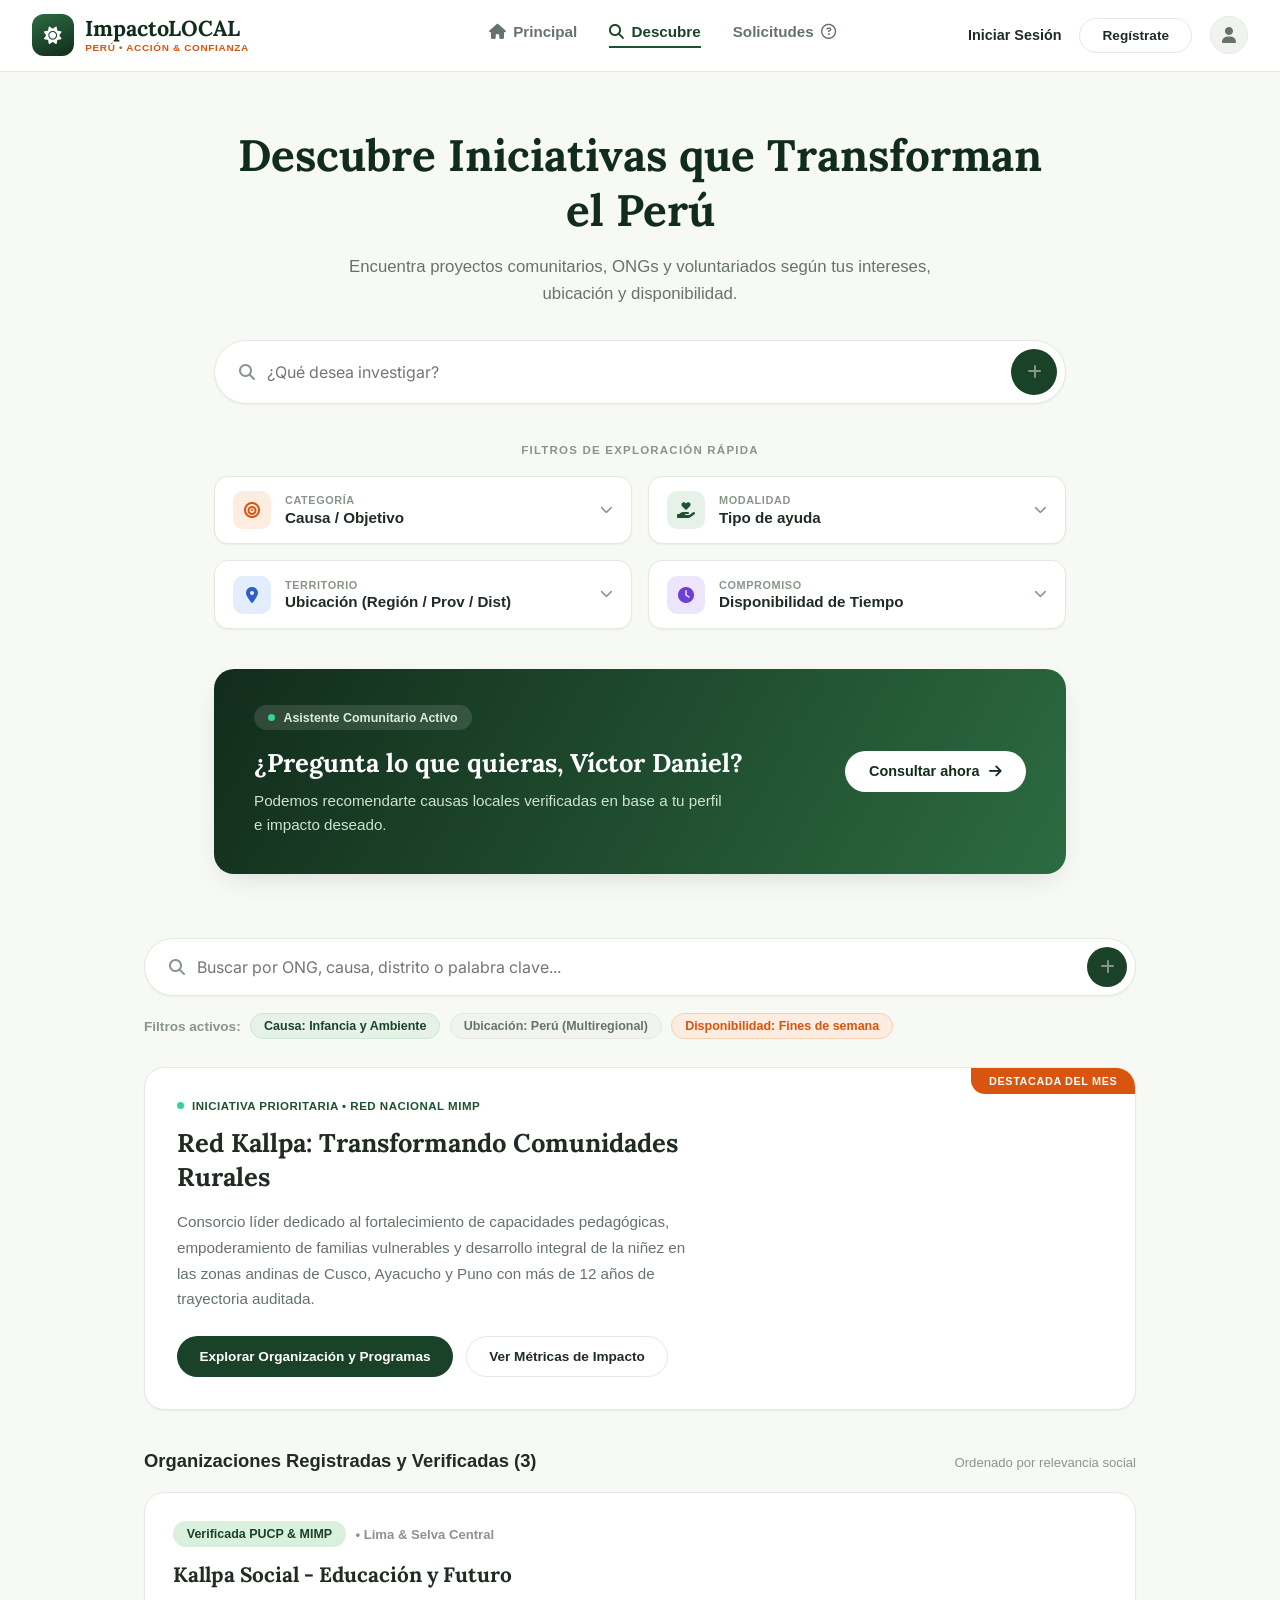
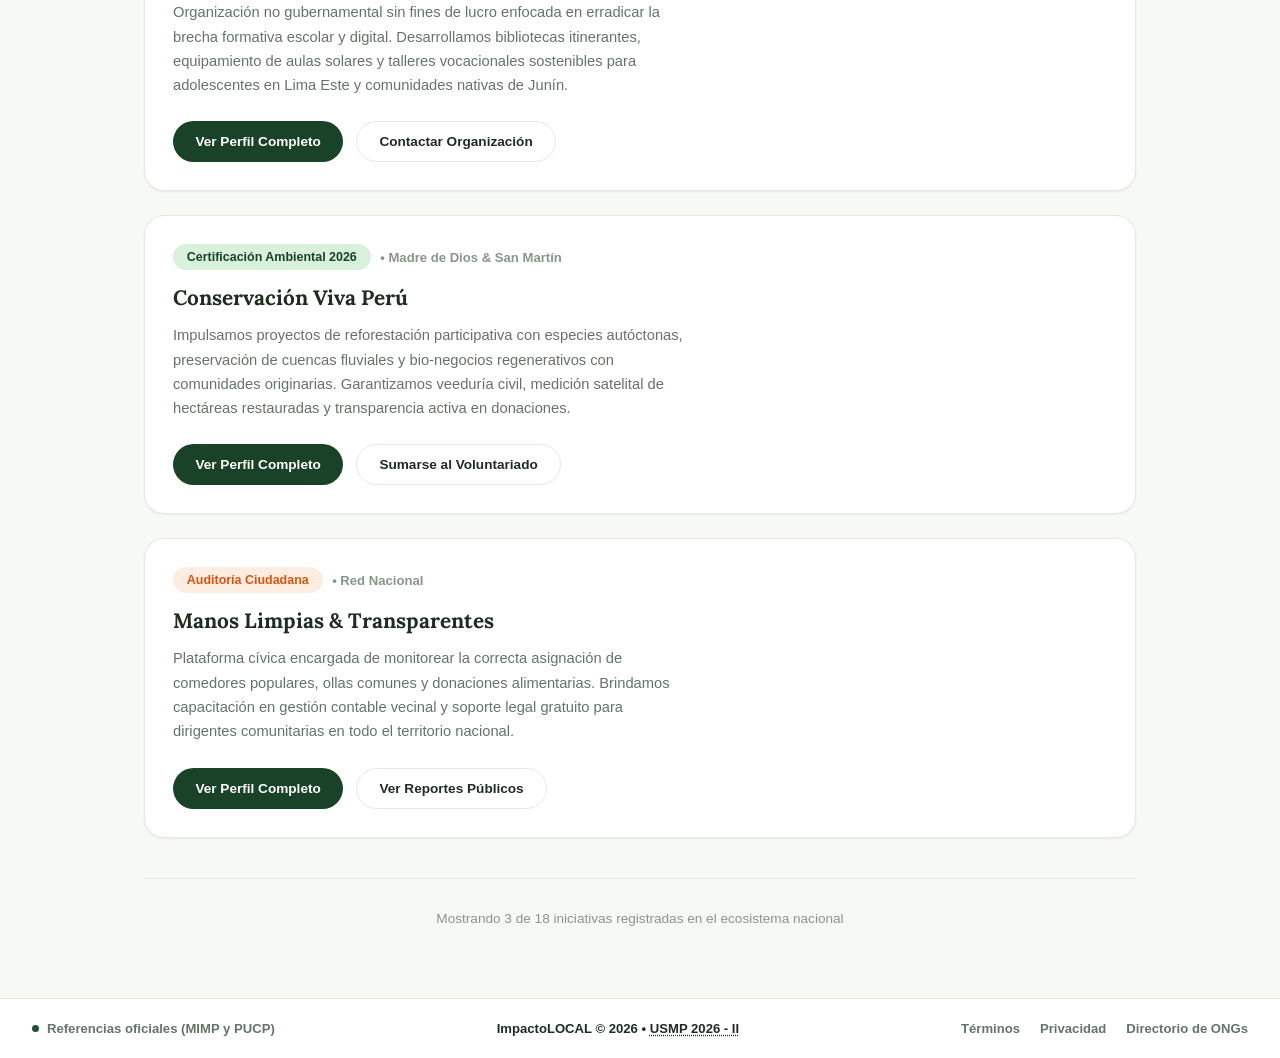
==== commit 869957ad: "Add files via upload" ====
--- a/descubre.html
+++ b/descubre.html
@@ -1,251 +1,197 @@
 <!DOCTYPE html>
 <html lang="es">
 <head>
-    <meta charset="UTF-8">
-    <meta name="viewport" content="width=device-width, initial-scale=1.0">
-    <title>Descubre organizaciones - ImpactoLOCAL</title>
-    <link rel="stylesheet" href="css/styles.css">
-    <!-- FontAwesome para los iconos -->
-    <link rel="stylesheet" href="https://cdnjs.cloudflare.com/ajax/libs/font-awesome/6.4.0/css/all.min.css">
+<meta charset="UTF-8">
+<meta name="viewport" content="width=device-width, initial-scale=1.0">
+<title>ImpactoLOCAL - Descubre y Directorio de ONG's</title>
+<link rel="preconnect" href="https://fonts.googleapis.com">
+<link rel="preconnect" href="https://fonts.gstatic.com" crossorigin>
+<link href="https://fonts.googleapis.com/css2?family=Lora:wght@500;600;700&family=Inter:wght@400;500;600;700;800&display=swap" rel="stylesheet">
+<link rel="stylesheet" href="css/styles.css">
+<link rel="stylesheet" href="https://cdnjs.cloudflare.com/ajax/libs/font-awesome/6.4.0/css/all.min.css">
 </head>
-<body>
-    <header class="main-header">
-        <div class="logo-container">
-            <i class="fa-solid fa-globe logo-icon"></i>
-            <span class="logo-text">Impacto<strong>LOCAL</strong></span>
-            <span class="logo-sub">TRANSPARENCIA & ACCIÓN SOCIAL PERÚ</span>
-        </div>
-        <nav class="main-nav">
-            <a href="index.html">Principal</a>
-            <a href="descubre.html" class="active">Descubre</a>
-            <a href="solicitudes.html">Solicitudes</a>
-        </nav>
-        <div class="auth-buttons">
-            <a href="#" class="btn-login">Iniciar Sesión</a>
-            <a href="registrar.html" class="btn-register">Regístrate</a>
-            <a href="#" class="user-avatar-btn" aria-label="Mi cuenta"><i class="fa-solid fa-user"></i></a>
-        </div>
-    </header>
+<body class="il-body">
+<header class="il-header">
+<div class="il-header-inner">
+<a href="index.html" class="il-logo">
+<span class="il-logo-icon"><i class="fa-solid fa-sun"></i></span>
+<span class="il-logo-text">
+<span class="il-logo-title">ImpactoLOCAL</span>
+<span class="il-logo-sub">PERÚ &bull; ACCIÓN &amp; CONFIANZA</span>
+</span>
+</a>
+<nav class="il-nav">
+<a href="index.html" class="il-nav-link"><i class="fa-solid fa-house"></i> Principal</a>
+<a href="descubre.html" class="il-nav-link is-active"><i class="fa-solid fa-magnifying-glass"></i> Descubre</a>
+<a href="solicitudes.html" class="il-nav-link">Solicitudes <i class="fa-regular fa-circle-question"></i></a>
+</nav>
+<div class="il-header-actions">
+<a href="iniciar-sesion.html" class="il-link-muted">Iniciar Sesión</a>
+<a href="registrar.html" class="il-btn-outline">Regístrate</a>
+<a href="iniciar-sesion.html" class="il-avatar" aria-label="Cuenta"><i class="fa-solid fa-user"></i></a>
+</div>
+<button class="il-nav-toggle" id="ilNavToggle" aria-label="Abrir menú"><i class="fa-solid fa-bars"></i></button>
+</div>
+</header>
 
-    <main class="discover-container">
+<main class="il-main">
+<section class="il-hero">
+<h1>Descubre Iniciativas que Transforman el Perú</h1>
+<p class="il-hero-sub">Encuentra proyectos comunitarios, ONGs y voluntariados según tus intereses, ubicación y disponibilidad.</p>
 
-        <form class="search-pill-bar" id="searchForm" action="descubre.html">
-            <i class="fa-solid fa-magnifying-glass"></i>
-            <input type="text" id="searchInput" name="q" autocomplete="off" placeholder="Busca por nombre, causa, etiqueta o región...">
-            <button type="button" class="search-plus-btn" aria-label="Filtros avanzados"><i class="fa-solid fa-plus"></i></button>
-        </form>
+<form class="il-search-hero" onsubmit="return false;">
+<i class="fa-solid fa-magnifying-glass"></i>
+<input type="text" id="ilHeroSearch" placeholder="¿Qué desea investigar?">
+<button type="submit" class="il-search-submit" aria-label="Buscar"><i class="fa-solid fa-plus"></i></button>
+</form>
 
-        <div class="meta-row">
-            <div class="meta-left">
-                <span class="meta-dot"></span>
-                <span>Mostrando <strong id="resultsCount">28 ONGs auditadas</strong> en Perú</span>
-                <span class="meta-sep">•</span>
-                <span class="meta-chip">Filtro: Amazonía & Andes</span>
-                <span class="meta-chip meta-chip--verde">Sello de Transparencia 100%</span>
-            </div>
-            <div class="meta-sort">Ordenar por: <strong>Mayor índice de confianza</strong> <i class="fa-solid fa-chevron-down"></i></div>
-        </div>
+<p class="il-filters-label">Filtros de exploración rápida</p>
 
-        <div class="info-banner">
-            <div class="icon-badge"><i class="fa-solid fa-shield-halved"></i></div>
-            <div class="info-banner-text">
-                <h3>Directorio Verificado y de Acceso Abierto</h3>
-                <p>Todas las organizaciones aquí listadas cuentan con documentación validada ante APCI, SUNAT y reportes de rendición de cuentas actualizados 2024.</p>
-            </div>
-            <a href="#" class="info-banner-link">Ver metodología de auditoría →</a>
-        </div>
+<div class="il-filters-grid">
+<button type="button" class="il-filter-card" data-filter="categoria">
+<span class="il-filter-icon il-filter-icon--orange"><i class="fa-solid fa-bullseye"></i></span>
+<span class="il-filter-text">
+<span class="il-filter-label">Categoría</span>
+<span class="il-filter-value">Causa / Objetivo</span>
+</span>
+<i class="fa-solid fa-chevron-down il-filter-chevron"></i>
+</button>
 
-        <div class="org-list" id="orgList">
+<button type="button" class="il-filter-card" data-filter="modalidad">
+<span class="il-filter-icon il-filter-icon--green"><i class="fa-solid fa-hand-holding-heart"></i></span>
+<span class="il-filter-text">
+<span class="il-filter-label">Modalidad</span>
+<span class="il-filter-value">Tipo de ayuda</span>
+</span>
+<i class="fa-solid fa-chevron-down il-filter-chevron"></i>
+</button>
 
-            <article class="org-card-row">
-                <div class="org-card-content">
-                    <div class="org-card-top">
-                        <span class="audit-badge"><i class="fa-solid fa-circle-check"></i> Auditoría Social 100%</span>
-                        <span class="org-card-location">Lima, Perú (Cobertura Nacional)</span>
-                    </div>
-                    <h3><a href="organizacion.html">Greenpeace Perú</a></h3>
-                    <p>Organización civil independiente e internacional de defensa del medio ambiente, la justicia climática y la biodiversidad marina y territorial del Perú. Investiga, expone y conforma alianzas ambientales a través de campañas de concientización, acción pacífica ciudadana y escalación territorial comunitaria en la Amazonía y el litoral peruano.</p>
-                    <div class="org-tags">
-                        <span class="org-tag"><i class="fa-solid fa-satellite-dish"></i> Acción Climática</span>
-                        <span class="org-tag"><i class="fa-solid fa-water"></i> Biodiversidad Marina</span>
-                        <span class="org-tag"><i class="fa-solid fa-tree"></i> Defensa Amazónica</span>
-                    </div>
-                    <div class="org-card-actions">
-                        <a href="organizacion.html" class="org-card-cta">Ver perfil y balance financiero →</a>
-                        <a href="organizacion.html" class="org-card-secondary">Postular al Voluntariado</a>
-                    </div>
-                </div>
-                <div class="org-card-media">
-                    <img src="imagenes/personas.png" alt="Trabajo de campo Greenpeace Perú">
-                    <span class="photo-tag-floating">Fotografía Verificada</span>
-                </div>
-            </article>
+<button type="button" class="il-filter-card" data-filter="territorio">
+<span class="il-filter-icon il-filter-icon--blue"><i class="fa-solid fa-location-dot"></i></span>
+<span class="il-filter-text">
+<span class="il-filter-label">Territorio</span>
+<span class="il-filter-value">Ubicación (Región / Prov / Dist)</span>
+</span>
+<i class="fa-solid fa-chevron-down il-filter-chevron"></i>
+</button>
 
-            <article class="org-card-row">
-                <div class="org-card-content">
-                    <div class="org-card-top">
-                        <span class="audit-badge"><i class="fa-solid fa-circle-check"></i> Auditoría Social 100%</span>
-                        <span class="org-card-location">Loreto, Perú</span>
-                    </div>
-                    <h3><a href="organizacion.html">Kallpa Iquitos - Conservación & Reforestación</a></h3>
-                    <p>Iniciativa civil dedicada a la preservación del ecosistema amazónico en la cuenca del río Nanay. Impulsamos brigadas de reforestación comunitaria con especies nativas, programas de vigilancia ambiental con pueblos originarios y educación ecológica escolar en más de 18 caseríos ribereños, logrando resembrar más de 45,000 plantones en el último ejercicio fiscal.</p>
-                    <div class="org-tags">
-                        <span class="org-tag"><i class="fa-solid fa-seedling"></i> Agroforestería</span>
-                        <span class="org-tag"><i class="fa-solid fa-hands-holding-child"></i> Voluntariado Activo</span>
-                        <span class="org-tag"><i class="fa-solid fa-location-dot"></i> Cuenca Amazónica</span>
-                    </div>
-                    <div class="org-card-actions">
-                        <a href="organizacion.html" class="org-card-cta">Ver perfil y balance financiero →</a>
-                        <a href="#" class="org-card-secondary">Descargar Memoria Anual (PDF)</a>
-                    </div>
-                </div>
-                <div class="org-card-media">
-                    <img src="imagenes/personas.png" alt="Brigada de reforestación Kallpa Iquitos">
-                    <span class="photo-tag-floating">Fotografía Verificada</span>
-                </div>
-            </article>
+<button type="button" class="il-filter-card" data-filter="compromiso">
+<span class="il-filter-icon il-filter-icon--purple"><i class="fa-solid fa-clock"></i></span>
+<span class="il-filter-text">
+<span class="il-filter-label">Compromiso</span>
+<span class="il-filter-value">Disponibilidad de Tiempo</span>
+</span>
+<i class="fa-solid fa-chevron-down il-filter-chevron"></i>
+</button>
+</div>
 
-            <article class="org-card-row">
-                <div class="org-card-content">
-                    <div class="org-card-top">
-                        <span class="audit-badge"><i class="fa-solid fa-circle-check"></i> Auditoría Social 98%</span>
-                        <span class="org-card-location">Cusco, Perú</span>
-                    </div>
-                    <h3><a href="organizacion.html">Asociación Sembrando Futuro Cusco</a></h3>
-                    <p>Organización comunitaria enfocada en la resiliencia climática de familias campesinas en cuencas altoandinas de Anta y Canchis. Desarrollamos zanjas de infiltración, cochas ancestrales para siembra de agua y tecnificación de invernaderos comunitarios escolares, beneficiando a más de 850 comuneros directos con transparencia en donaciones.</p>
-                    <div class="org-tags">
-                        <span class="org-tag"><i class="fa-solid fa-droplet"></i> Siembra de Agua</span>
-                        <span class="org-tag"><i class="fa-solid fa-mountain"></i> Zonas Altoandinas</span>
-                        <span class="org-tag"><i class="fa-solid fa-book"></i> Quechua & Saberes</span>
-                    </div>
-                    <div class="org-card-actions">
-                        <a href="organizacion.html" class="org-card-cta">Ver perfil y balance financiero →</a>
-                        <a href="#" class="org-card-secondary">Postular a Voluntariado</a>
-                    </div>
-                </div>
-                <div class="org-card-media">
-                    <img src="imagenes/personas.png" alt="Comuneros de Sembrando Futuro Cusco">
-                    <span class="photo-tag-floating">Fotografía Verificada</span>
-                </div>
-            </article>
+<div class="il-assistant-banner">
+<div class="il-assistant-content">
+<span class="il-assistant-badge"><span class="il-dot"></span> Asistente Comunitario Activo</span>
+<h2>¿Pregunta lo que quieras, Víctor Daniel?</h2>
+<p>Podemos recomendarte causas locales verificadas en base a tu perfil e impacto deseado.</p>
+</div>
+<button type="button" class="il-btn-white" id="ilConsultarBtn">Consultar ahora <i class="fa-solid fa-arrow-right"></i></button>
+</div>
+</section>
 
-            <article class="org-card-row">
-                <div class="org-card-content">
-                    <div class="org-card-top">
-                        <span class="audit-badge"><i class="fa-solid fa-circle-check"></i> Auditoría Social 100%</span>
-                        <span class="org-card-location">Lima / Huancavelica, Perú</span>
-                    </div>
-                    <h3><a href="organizacion.html">Kusi Warma - Nutrición & Niñez</a></h3>
-                    <p>Acompañamiento directo a ollas comunes, comedores infantiles y huertos periurbanos. Proveemos suplementación nutricional, combate contra la anemia infantil y talleres de empoderamiento materno en zonas vulnerables. Presentamos rendición de cuentas trimestral georreferenciada con impacto auditado en más de 1,200 familias peruanas.</p>
-                    <div class="org-tags">
-                        <span class="org-tag"><i class="fa-solid fa-bowl-food"></i> Seguridad Alimentaria</span>
-                        <span class="org-tag"><i class="fa-solid fa-baby"></i> Primera Infancia</span>
-                        <span class="org-tag"><i class="fa-solid fa-chart-simple"></i> Cero Anemia</span>
-                    </div>
-                    <div class="org-card-actions">
-                        <a href="organizacion.html" class="org-card-cta">Ver perfil y balance financiero →</a>
-                        <a href="#" class="org-card-secondary">Ver Padrón de Donaciones</a>
-                    </div>
-                </div>
-                <div class="org-card-media">
-                    <img src="imagenes/personas.png" alt="Comedor infantil Kusi Warma">
-                    <span class="photo-tag-floating">Fotografía Verificada</span>
-                </div>
-            </article>
+<section class="il-directory" id="directorio">
+<form class="il-search-compact" onsubmit="return false;">
+<i class="fa-solid fa-magnifying-glass"></i>
+<input type="text" id="ilDirectorySearch" placeholder="Buscar por ONG, causa, distrito o palabra clave...">
+<button type="submit" class="il-search-submit-sm" aria-label="Buscar"><i class="fa-solid fa-plus"></i></button>
+</form>
 
-        </div>
+<div class="il-active-filters">
+<span class="il-active-filters-label">Filtros activos:</span>
+<span class="il-chip il-chip--green">Causa: Infancia y Ambiente</span>
+<span class="il-chip il-chip--gray">Ubicación: Perú (Multiregional)</span>
+<span class="il-chip il-chip--orange">Disponibilidad: Fines de semana</span>
+</div>
 
-        <div class="no-results" id="noResults" hidden>
-            <i class="fa-solid fa-magnifying-glass-minus"></i>
-            <h3>No encontramos organizaciones</h3>
-            <p>Prueba con otra palabra clave, una región o una causa distinta (por ejemplo: "Amazonía", "nutrición" o "voluntariado").</p>
-        </div>
+<article class="il-featured-card">
+<span class="il-featured-tag">Destacada del mes</span>
+<div class="il-featured-grid">
+<div class="il-featured-content">
+<p class="il-eyebrow"><span class="il-dot"></span> INICIATIVA PRIORITARIA &bull; RED NACIONAL MIMP</p>
+<h3>Red Kallpa: Transformando Comunidades Rurales</h3>
+<p class="il-featured-desc">Consorcio líder dedicado al fortalecimiento de capacidades pedagógicas, empoderamiento de familias vulnerables y desarrollo integral de la niñez en las zonas andinas de Cusco, Ayacucho y Puno con más de 12 años de trayectoria auditada.</p>
+<div class="il-card-actions">
+<a href="solicitudes.html" class="il-btn-solid">Explorar Organización y Programas</a>
+<a href="#" class="il-btn-outline-dark">Ver Métricas de Impacto</a>
+</div>
+</div>
+<div class="il-featured-image" style="background-image:url('https://images.unsplash.com/photo-1509099836639-18ba1795216d?auto=format&amp;fit=crop&amp;w=900&amp;q=80')"></div>
+</div>
+</article>
 
-        <div class="pagination-row" id="paginationRow">
-            <span>Página <strong>1</strong> de <strong>10</strong> (Total: 28 resultados)</span>
-            <div class="pagination-buttons">
-                <a href="#" class="page-btn disabled">Anterior</a>
-                <a href="#" class="page-btn active">1</a>
-                <a href="#" class="page-btn">2</a>
-                <a href="#" class="page-btn">3</a>
-                <span class="page-ellipsis">…</span>
-                <a href="#" class="page-btn">10</a>
-                <a href="#" class="page-btn">Siguiente</a>
-            </div>
-        </div>
+<div class="il-directory-heading">
+<h3>Organizaciones Registradas y Verificadas (3)</h3>
+<span class="il-sort-label">Ordenado por relevancia social</span>
+</div>
 
-    </main>
+<div class="il-org-list">
+<article class="il-org-card">
+<div class="il-org-content">
+<div class="il-org-tags">
+<span class="il-chip il-chip--green-solid">Verificada PUCP &amp; MIMP</span>
+<span class="il-org-meta">&bull; Lima &amp; Selva Central</span>
+</div>
+<h3>Kallpa Social - Educación y Futuro</h3>
+<p>Organización no gubernamental sin fines de lucro enfocada en erradicar la brecha formativa escolar y digital. Desarrollamos bibliotecas itinerantes, equipamiento de aulas solares y talleres vocacionales sostenibles para adolescentes en Lima Este y comunidades nativas de Junín.</p>
+<div class="il-card-actions">
+<a href="#" class="il-btn-solid">Ver Perfil Completo</a>
+<a href="#" class="il-btn-outline-dark">Contactar Organización</a>
+</div>
+</div>
+<div class="il-org-image" style="background-image:url('https://images.unsplash.com/photo-1509062522246-3755977927d7?auto=format&amp;fit=crop&amp;w=900&amp;q=80')"></div>
+</article>
 
-    <a href="#" class="assistant-fab"><i class="fa-solid fa-plus"></i> <span>¿Dudas con una ONG? Consulta al Asistente IA</span></a>
+<article class="il-org-card">
+<div class="il-org-content">
+<div class="il-org-tags">
+<span class="il-chip il-chip--green-solid">Certificación Ambiental 2026</span>
+<span class="il-org-meta">&bull; Madre de Dios &amp; San Martín</span>
+</div>
+<h3>Conservación Viva Perú</h3>
+<p>Impulsamos proyectos de reforestación participativa con especies autóctonas, preservación de cuencas fluviales y bio-negocios regenerativos con comunidades originarias. Garantizamos veeduría civil, medición satelital de hectáreas restauradas y transparencia activa en donaciones.</p>
+<div class="il-card-actions">
+<a href="#" class="il-btn-solid">Ver Perfil Completo</a>
+<a href="#" class="il-btn-outline-dark">Sumarse al Voluntariado</a>
+</div>
+</div>
+<div class="il-org-image" style="background-image:url('https://images.unsplash.com/photo-1416879595882-3373a0480b5b?auto=format&amp;fit=crop&amp;w=900&amp;q=80')"></div>
+</article>
 
-    <footer class="main-footer">
-        <div class="footer-top">
-            <div class="footer-logo">
-                <i class="fa-solid fa-globe"></i> Impacto<strong>LOCAL</strong>
-            </div>
-            <p>Plataforma Cívica para la Transparencia del Tercer Sector en el Perú</p>
-            <div class="footer-links-right">
-                <a href="#">Código Ético</a>
-                <a href="#">Validación APCI & SUNAT</a>
-                <a href="#">Política de Datos</a>
-                <a href="#">Alianzas Académicas (IDEHPUCP & USMP)</a>
-            </div>
-        </div>
-        <div class="footer-bottom">
-            <a href="#" class="report-link">Reportar irregularidad</a>
-            <p>© 2026 ImpactoLOCAL Perú. Iniciativa sin fines de lucro para el fortalecimiento democrático de la sociedad civil.</p>
-        </div>
-    </footer>
+<article class="il-org-card">
+<div class="il-org-content">
+<div class="il-org-tags">
+<span class="il-chip il-chip--orange-solid">Auditoría Ciudadana</span>
+<span class="il-org-meta">&bull; Red Nacional</span>
+</div>
+<h3>Manos Limpias &amp; Transparentes</h3>
+<p>Plataforma cívica encargada de monitorear la correcta asignación de comedores populares, ollas comunes y donaciones alimentarias. Brindamos capacitación en gestión contable vecinal y soporte legal gratuito para dirigentes comunitarias en todo el territorio nacional.</p>
+<div class="il-card-actions">
+<a href="#" class="il-btn-solid">Ver Perfil Completo</a>
+<a href="#" class="il-btn-outline-dark">Ver Reportes Públicos</a>
+</div>
+</div>
+<div class="il-org-image" style="background-image:url('https://images.unsplash.com/photo-1524069290683-0457abfe42c3?auto=format&amp;fit=crop&amp;w=900&amp;q=80')"></div>
+</article>
+</div>
 
-    <script>
-        (function () {
-            const form = document.getElementById('searchForm');
-            const input = document.getElementById('searchInput');
-            const cards = Array.from(document.querySelectorAll('#orgList .org-card-row'));
-            const noResults = document.getElementById('noResults');
-            const paginationRow = document.getElementById('paginationRow');
-            const resultsCountEl = document.getElementById('resultsCount');
+<p class="il-showing-label">Mostrando 3 de 18 iniciativas registradas en el ecosistema nacional</p>
+</section>
+</main>
 
-            // Texto buscable de cada tarjeta: título, ubicación, descripción y etiquetas.
-            const cardIndex = cards.map((card) => ({
-                card,
-                text: card.textContent.toLowerCase()
-            }));
+<footer class="il-footer">
+<div class="il-footer-inner">
+<span class="il-footer-refs"><span class="il-dot"></span> Referencias oficiales (MIMP y PUCP)</span>
+<span class="il-footer-center">ImpactoLOCAL &copy; 2026 &bull; <a href="administradores.html" class="usmp-admin-link">USMP 2026 - II</a></span>
+<span class="il-footer-links"><a href="#">Términos</a><a href="#">Privacidad</a><a href="descubre.html">Directorio de ONGs</a></span>
+</div>
+</footer>
 
-            function normalize(str) {
-                return str
-                    .toLowerCase()
-                    .normalize('NFD')
-                    .replace(/[\u0300-\u036f]/g, '');
-            }
-
-            function runSearch() {
-                const query = normalize(input.value.trim());
-                let visibleCount = 0;
-
-                cardIndex.forEach(({ card, text }) => {
-                    const matches = query === '' || normalize(text).includes(query);
-                    card.hidden = !matches;
-                    if (matches) visibleCount += 1;
-                });
-
-                noResults.hidden = visibleCount !== 0;
-                paginationRow.hidden = visibleCount === 0;
-
-                if (resultsCountEl) {
-                    resultsCountEl.textContent = query === ''
-                        ? '28 ONGs auditadas'
-                        : visibleCount + ' de 28 ONGs auditadas';
-                }
-            }
-
-            input.addEventListener('input', runSearch);
-            form.addEventListener('submit', function (e) {
-                e.preventDefault();
-                runSearch();
-            });
-        })();
-    </script>
-
+<script src="js/descubre.js"></script>
 </body>
 </html>
--- a/css/styles.css
+++ b/css/styles.css
@@ -1,3415 +1,1930 @@
-@import url('https://fonts.googleapis.com/css2?family=Sora:wght@400;500;600;700;800&family=Inter:wght@400;500;600;700&display=swap');
-
+* {
+    margin: 0;
+    padding: 0;
+    box-sizing: border-box;
+    font-family: -apple-system, BlinkMacSystemFont, "Segoe UI", Roboto, Helvetica, Arial, sans-serif;
+}
+
+body {
+    background-color: #f7f9f6;
+    color: #2b3e32;
+    display: flex;
+    flex-direction: column;
+    min-height: 100vh;
+}
+
+.site-header {
+    background: #ffffff;
+    border-bottom: 1px solid #e2e8df;
+    padding: 0.75rem 2rem;
+    position: sticky;
+    top: 0;
+    z-index: 100;
+}
+
+.header-container {
+    max-width: 1280px;
+    margin: 0 auto;
+    display: flex;
+    align-items: center;
+    justify-content: space-between;
+}
+
+.logo-area {
+    display: flex;
+    align-items: center;
+    gap: 0.75rem;
+}
+
+.logo-icon {
+    font-size: 1.75rem;
+    color: #d97706;
+}
+
+.logo-text {
+    display: flex;
+    flex-direction: column;
+}
+
+.logo-title {
+    font-size: 1.1rem;
+    font-weight: 800;
+    color: #1e293b;
+    letter-spacing: -0.5px;
+}
+
+.logo-subtitle {
+    font-size: 0.6rem;
+    font-weight: 700;
+    color: #64748b;
+    letter-spacing: 0.5px;
+}
+
+.main-nav {
+    display: flex;
+    gap: 1.5rem;
+}
+
+.nav-item {
+    text-decoration: none;
+    color: #475569;
+    font-size: 0.9rem;
+    font-weight: 600;
+    display: flex;
+    align-items: center;
+    gap: 0.4rem;
+    padding: 0.4rem 0.8rem;
+    border-radius: 999px;
+    transition: all 0.2s;
+}
+
+.nav-item:hover, .nav-item.active {
+    color: #15803d;
+    background: #f0fdf4;
+}
+
+.header-actions {
+    display: flex;
+    align-items: center;
+    gap: 1rem;
+}
+
+.btn-text {
+    text-decoration: none;
+    color: #475569;
+    font-size: 0.9rem;
+    font-weight: 600;
+}
+
+.btn-pill {
+    text-decoration: none;
+    background: #15803d;
+    color: #ffffff;
+    font-size: 0.85rem;
+    font-weight: 600;
+    padding: 0.5rem 1.25rem;
+    border-radius: 999px;
+    box-shadow: 0 2px 4px rgba(0,0,0,0.08);
+    transition: background 0.2s;
+}
+
+.btn-pill:hover {
+    background: #166534;
+}
+
+.user-avatar {
+    width: 32px;
+    height: 32px;
+    background: #e2e8f0;
+    border-radius: 50%;
+    display: flex;
+    align-items: center;
+    justify-content: center;
+    color: #64748b;
+    font-size: 0.85rem;
+}
+
+.main-content {
+    flex: 1;
+    max-width: 1000px;
+    width: 100%;
+    margin: 0 auto;
+    padding: 2rem 1.5rem 4rem 1.5rem;
+}
+
+.hero-banner {
+    position: relative;
+    width: 100%;
+    height: 340px;
+    border-radius: 16px;
+    overflow: hidden;
+    background: linear-gradient(rgba(0,0,0,0.35), rgba(0,0,0,0.55)), url('https://images.unsplash.com/photo-1593113598332-cd288d649433?auto=format&fit=crop&w=1200&q=80') center/cover no-repeat;
+    display: flex;
+    align-items: center;
+    justify-content: center;
+    text-align: center;
+    box-shadow: 0 10px 25px -5px rgba(0, 0, 0, 0.15);
+}
+
+.hero-content {
+    padding: 0 2rem;
+    z-index: 2;
+}
+
+.hero-content h1 {
+    color: #ffffff;
+    font-size: 2.25rem;
+    font-weight: 800;
+    line-height: 1.25;
+    text-shadow: 0 2px 4px rgba(0,0,0,0.3);
+    max-width: 800px;
+}
+
+.org-badge-container {
+    display: flex;
+    justify-content: center;
+    margin-top: -16px;
+    position: relative;
+    z-index: 10;
+}
+
+.org-tag {
+    background: #ffffff;
+    color: #334155;
+    font-size: 0.75rem;
+    font-weight: 800;
+    padding: 0.4rem 1.25rem;
+    border-radius: 999px;
+    box-shadow: 0 4px 6px -1px rgba(0,0,0,0.08);
+    border: 1px solid #e2e8f0;
+    letter-spacing: 0.5px;
+}
+
+.section-block {
+    margin-top: 3.5rem;
+}
+
+.section-heading {
+    text-align: center;
+    font-size: 2rem;
+    font-weight: 800;
+    margin-bottom: 2rem;
+    letter-spacing: -0.5px;
+}
+
+.red-heading {
+    color: #c2410c;
+}
+
+.green-heading {
+    color: #15803d;
+}
+
+.section-intro {
+    text-align: center;
+    color: #475569;
+    font-size: 1.05rem;
+    margin-top: -1.25rem;
+    margin-bottom: 2rem;
+}
+
+.problem-card {
+    background: #ffffff;
+    padding: 2rem;
+    border-radius: 12px;
+    box-shadow: 0 4px 6px -1px rgba(0,0,0,0.04);
+    border: 1px solid #e5e7eb;
+    font-size: 1.05rem;
+    line-height: 1.7;
+    color: #334155;
+    margin-bottom: 2rem;
+}
+
+.diagnostic-box {
+    background: #ffffff;
+    padding: 2.25rem;
+    border-radius: 12px;
+    box-shadow: 0 4px 6px -1px rgba(0,0,0,0.04);
+    border: 1px solid #e5e7eb;
+    margin-bottom: 2rem;
+    position: relative;
+}
+
+.diagnostic-tag {
+    position: absolute;
+    top: -12px;
+    left: 2rem;
+    background: #f1f5f9;
+    color: #475569;
+    font-size: 0.7rem;
+    font-weight: 700;
+    padding: 0.25rem 0.75rem;
+    border-radius: 4px;
+    letter-spacing: 0.5px;
+}
+
+.diagnostic-box h3 {
+    font-size: 1.1rem;
+    color: #1e293b;
+    margin-bottom: 1.75rem;
+    font-weight: 700;
+}
+
+.stats-grid {
+    display: grid;
+    grid-template-columns: repeat(4, 1fr);
+    gap: 1rem;
+}
+
+.stat-card {
+    background: #f8fafc;
+    border: 1px solid #e2e8f0;
+    border-radius: 10px;
+    padding: 1.25rem 1rem;
+    display: flex;
+    flex-direction: column;
+    justify-content: space-between;
+}
+
+.stat-header {
+    display: flex;
+    justify-content: space-between;
+    align-items: center;
+    margin-bottom: 0.75rem;
+}
+
+.stat-label {
+    font-size: 0.65rem;
+    font-weight: 800;
+    color: #64748b;
+    letter-spacing: 0.5px;
+}
+
+.stat-dot {
+    width: 8px;
+    height: 8px;
+    border-radius: 50%;
+    background: #cbd5e1;
+}
+
+.stat-dot.green { background: #22c55e; }
+.stat-dot.orange { background: #f97316; }
+
+.stat-value {
+    font-size: 1.75rem;
+    font-weight: 800;
+    color: #0f172a;
+    line-height: 1;
+    margin-bottom: 0.5rem;
+}
+
+.stat-desc {
+    font-size: 0.8rem;
+    color: #475569;
+}
+
+.crisis-box {
+    background: #ffffff;
+    padding: 2.25rem;
+    border-radius: 12px;
+    box-shadow: 0 4px 6px -1px rgba(0,0,0,0.04);
+    border-left: 5px solid #dc2626;
+    border-top: 1px solid #e5e7eb;
+    border-right: 1px solid #e5e7eb;
+    border-bottom: 1px solid #e5e7eb;
+}
+
+.crisis-title {
+    display: flex;
+    align-items: center;
+    gap: 0.75rem;
+    color: #dc2626;
+    font-size: 1.25rem;
+    font-weight: 800;
+    margin-bottom: 1.25rem;
+}
+
+.crisis-box p {
+    color: #334155;
+    line-height: 1.7;
+    margin-bottom: 1rem;
+    font-size: 1rem;
+}
+
+.crisis-box p:last-child {
+    margin-bottom: 0;
+}
+
+.solution-header {
+    text-align: center;
+    margin-bottom: 2.5rem;
+}
+
+.solution-header h3 {
+    font-size: 1.35rem;
+    color: #1e293b;
+    font-weight: 800;
+    margin-bottom: 0.5rem;
+}
+
+.solution-header p {
+    color: #64748b;
+    font-size: 1rem;
+}
+
+.solution-cards-grid {
+    display: grid;
+    grid-template-columns: repeat(3, 1fr);
+    gap: 1.5rem;
+    margin-bottom: 3rem;
+}
+
+.sol-card {
+    background: #ffffff;
+    padding: 2rem 1.5rem;
+    border-radius: 12px;
+    box-shadow: 0 4px 6px -1px rgba(0,0,0,0.04);
+    border: 1px solid #e2e8f0;
+    text-align: center;
+    display: flex;
+    flex-direction: column;
+    align-items: center;
+}
+
+.sol-icon-wrapper {
+    width: 50px;
+    height: 50px;
+    background: #f0fdf4;
+    color: #16a34a;
+    border-radius: 12px;
+    display: flex;
+    align-items: center;
+    justify-content: center;
+    font-size: 1.25rem;
+    margin-bottom: 1.25rem;
+}
+
+.sol-card h4 {
+    font-size: 1.05rem;
+    color: #1e293b;
+    font-weight: 700;
+    margin-bottom: 0.75rem;
+}
+
+.sol-card p {
+    font-size: 0.875rem;
+    color: #64748b;
+    line-height: 1.6;
+}
+
+.video-container-box {
+    background: #ffffff;
+    padding: 1.5rem;
+    border-radius: 16px;
+    box-shadow: 0 4px 6px -1px rgba(0,0,0,0.04);
+    border: 1px solid #e2e8f0;
+}
+
+.video-wrapper {
+    position: relative;
+    width: 100%;
+    height: 380px;
+    border-radius: 12px;
+    overflow: hidden;
+    background: linear-gradient(rgba(0,0,0,0.3), rgba(0,0,0,0.6)), url('https://images.unsplash.com/photo-1531206715517-5c0ba140b2b8?auto=format&fit=crop&w=1000&q=80') center/cover no-repeat;
+    display: flex;
+    align-items: center;
+    justify-content: center;
+}
+
+.play-button-overlay {
+    width: 70px;
+    height: 70px;
+    background: rgba(255, 255, 255, 0.9);
+    color: #15803d;
+    border-radius: 50%;
+    display: flex;
+    align-items: center;
+    justify-content: center;
+    font-size: 1.5rem;
+    cursor: pointer;
+    box-shadow: 0 4px 12px rgba(0,0,0,0.2);
+    transition: transform 0.2s;
+}
+
+.play-button-overlay:hover {
+    transform: scale(1.05);
+}
+
+.video-caption {
+    position: absolute;
+    bottom: 1.5rem;
+    left: 1.5rem;
+    right: 1.5rem;
+    display: flex;
+    flex-direction: column;
+    gap: 0.4rem;
+}
+
+.cap-tag {
+    background: #15803d;
+    color: #ffffff;
+    font-size: 0.65rem;
+    font-weight: 800;
+    padding: 0.2rem 0.6rem;
+    border-radius: 4px;
+    width: fit-content;
+    letter-spacing: 0.5px;
+}
+
+.video-caption p {
+    color: #ffffff;
+    font-size: 1.25rem;
+    font-weight: 700;
+    text-shadow: 0 2px 4px rgba(0,0,0,0.3);
+}
+
+.video-footer-label {
+    text-align: center;
+    font-size: 0.75rem;
+    font-weight: 800;
+    color: #64748b;
+    margin-top: 1rem;
+    letter-spacing: 1px;
+}
+
+.site-footer {
+    background: #ffffff;
+    border-top: 1px solid #e2e8df;
+    padding: 1.25rem 2rem;
+    margin-top: auto;
+}
+
+.footer-inner {
+    max-width: 1280px;
+    margin: 0 auto;
+    display: flex;
+    justify-content: space-between;
+    align-items: center;
+    font-size: 0.8rem;
+    color: #64748b;
+    font-weight: 600;
+}
+
+/* Auth Screens Styling */
+.auth-body {
+    background: #f1f5f9;
+}
+
+.auth-wrapper {
+    flex: 1;
+    display: flex;
+    align-items: center;
+    justify-content: center;
+    padding: 3rem 1.5rem;
+}
+
+.auth-card {
+    background: #ffffff;
+    padding: 2.5rem;
+    border-radius: 16px;
+    box-shadow: 0 10px 25px -5px rgba(0,0,0,0.08);
+    width: 100%;
+    max-width: 440px;
+    border: 1px solid #e2e8f0;
+}
+
+.auth-header-box {
+    text-align: center;
+    margin-bottom: 2rem;
+}
+
+.auth-header-box h2 {
+    font-size: 1.75rem;
+    font-weight: 800;
+    color: #1e293b;
+    margin-bottom: 0.5rem;
+}
+
+.auth-header-box p {
+    font-size: 0.9rem;
+    color: #64748b;
+}
+
+.auth-form {
+    display: flex;
+    flex-direction: column;
+    gap: 1.25rem;
+}
+
+.form-field {
+    display: flex;
+    flex-direction: column;
+    gap: 0.4rem;
+}
+
+.form-field label {
+    font-size: 0.85rem;
+    font-weight: 700;
+    color: #334155;
+}
+
+.form-field input {
+    padding: 0.75rem 1rem;
+    border: 1px solid #cbd5e1;
+    border-radius: 8px;
+    font-size: 0.95rem;
+    outline: none;
+    transition: border-color 0.2s;
+}
+
+.form-field input:focus {
+    border-color: #15803d;
+    box-shadow: 0 0 0 3px rgba(21, 128, 61, 0.1);
+}
+
+.btn-submit-form {
+    margin-top: 0.5rem;
+    background: #15803d;
+    color: #ffffff;
+    border: none;
+    padding: 0.75rem;
+    border-radius: 8px;
+    font-size: 1rem;
+    font-weight: 700;
+    cursor: pointer;
+    transition: background 0.2s;
+}
+
+.btn-submit-form:hover {
+    background: #166534;
+}
+
+.auth-switch {
+    text-align: center;
+    margin-top: 1.5rem;
+    font-size: 0.85rem;
+    color: #64748b;
+}
+
+.auth-switch a {
+    color: #15803d;
+    font-weight: 700;
+    text-decoration: none;
+}
+
+.auth-switch a:hover {
+    text-decoration: underline;
+}
+
+/* Descubre & Directorio Styles */
+.search-filter-box {
+    background: #ffffff;
+    padding: 1.75rem;
+    border-radius: 12px;
+    box-shadow: 0 4px 6px -1px rgba(0,0,0,0.04);
+    border: 1px solid #e5e7eb;
+    display: flex;
+    flex-direction: column;
+    gap: 1rem;
+}
+
+.search-bar-wrapper {
+    position: relative;
+    width: 100%;
+}
+
+.search-bar-wrapper i {
+    position: absolute;
+    left: 1rem;
+    top: 50%;
+    transform: translateY(-50%);
+    color: #94a3b8;
+}
+
+.search-input-control {
+    width: 100%;
+    padding: 0.75rem 1rem 0.75rem 2.75rem;
+    border: 1px solid #cbd5e1;
+    border-radius: 8px;
+    font-size: 0.95rem;
+    outline: none;
+}
+
+.search-input-control:focus {
+    border-color: #15803d;
+}
+
+.filters-row {
+    display: grid;
+    grid-template-columns: 1fr 1fr;
+    gap: 1rem;
+}
+
+.filter-dropdown {
+    padding: 0.75rem 1rem;
+    border: 1px solid #cbd5e1;
+    border-radius: 8px;
+    font-size: 0.95rem;
+    background: #ffffff;
+    outline: none;
+    color: #334155;
+}
+
+.directory-grid, .requests-grid {
+    display: grid;
+    grid-template-columns: repeat(3, 1fr);
+    gap: 1.5rem;
+}
+
+.requests-grid {
+    grid-template-columns: repeat(2, 1fr);
+}
+
+.dir-card, .request-card-box {
+    background: #ffffff;
+    padding: 1.75rem;
+    border-radius: 12px;
+    box-shadow: 0 4px 6px -1px rgba(0,0,0,0.04);
+    border: 1px solid #e5e7eb;
+    display: flex;
+    flex-direction: column;
+    justify-content: space-between;
+}
+
+.dir-card-header, .req-header {
+    display: flex;
+    justify-content: space-between;
+    align-items: center;
+    margin-bottom: 1rem;
+}
+
+.dir-badge, .req-tag {
+    background: #f0fdf4;
+    color: #15803d;
+    font-size: 0.7rem;
+    font-weight: 800;
+    padding: 0.25rem 0.75rem;
+    border-radius: 999px;
+}
+
+.dir-status.verified {
+    font-size: 0.75rem;
+    color: #16a34a;
+    font-weight: 700;
+    display: flex;
+    align-items: center;
+    gap: 0.3rem;
+}
+
+.dir-card h3, .request-card-box h3 {
+    font-size: 1.15rem;
+    color: #1e293b;
+    font-weight: 800;
+    margin-bottom: 0.75rem;
+}
+
+.dir-card p, .request-card-box p {
+    font-size: 0.9rem;
+    color: #64748b;
+    line-height: 1.6;
+    margin-bottom: 1.5rem;
+}
+
+.dir-footer {
+    margin-top: auto;
+}
+
+.btn-pill-sm {
+    text-decoration: none;
+    background: #15803d;
+    color: #ffffff;
+    font-size: 0.8rem;
+    font-weight: 700;
+    padding: 0.5rem 1rem;
+    border-radius: 999px;
+    display: inline-block;
+    transition: background 0.2s;
+    border: none;
+    cursor: pointer;
+    text-align: center;
+}
+
+.btn-pill-sm:hover {
+    background: #166534;
+}
+
+.full-width {
+    width: 100%;
+}
+
+.req-urgency {
+    background: #fff7ed;
+    color: #c2410c;
+    font-size: 0.7rem;
+    font-weight: 800;
+    padding: 0.25rem 0.6rem;
+    border-radius: 999px;
+}
+
+.req-ngo-info {
+    font-size: 0.85rem;
+    font-weight: 700;
+    color: #475569;
+    margin-bottom: 1.25rem;
+    display: flex;
+    align-items: center;
+    gap: 0.4rem;
+}
+
+@media (max-width: 900px) {
+    .stats-grid {
+        grid-template-columns: repeat(2, 1fr);
+    }
+    .solution-cards-grid {
+        grid-template-columns: 1fr;
+    }
+    .directory-grid, .requests-grid {
+        grid-template-columns: 1fr;
+    }
+}
 :root {
-
-  --verde-950: #0E211A;
-  --verde-900: #14301F;
-  --verde-800: #1B4332;
-  --verde-700: #23553F;
-  --verde-600: #2D6A4F;
-  --verde-500: #3E8863;
-  --verde-100: #E3EEE4;
-  --verde-50: #F1F6F1;
-
-  --naranja-600: #D9661F;
-  --naranja-500: #E8792F;
-  --naranja-400: #F0954E;
-  --naranja-100: #FCE7D6;
-
-  --amarillo-500: #F0B429;
-
-  --rojo-700: #8A2C22;
-  --rojo-600: #A5362A;
-  --rojo-100: #F8E4E1;
-  --rosa-bg: #FBEEEC;
-
-  --crema: #FBF8F3;
-  --blanco: #FFFFFF;
-  --tinta: #1E211D;
-  --gris-700: #4B4A44;
-  --gris-500: #7A776E;
-  --gris-300: #D8D3C6;
-  --gris-100: #EFEBE1;
-
-  --verde-brand: var(--verde-800);
-  --verde-brand-hover: var(--verde-900);
-  --accent: var(--naranja-500);
-  --accent-hover: var(--naranja-600);
-
-  --surface: var(--blanco);
-  --surface-soft: var(--crema);
-  --surface-green: var(--verde-50);
-
-  --border: var(--gris-100);
-  --border-strong: var(--gris-300);
-
-  --radius-xs: 8px;
-  --radius-s: 10px;
-  --radius-m: 16px;
-  --radius-l: 24px;
-  --radius-xl: 32px;
-  --radius-pill: 999px;
-
-  --shadow-xs:
-    0 2px 8px rgba(20, 48, 31, 0.05);
-
-  --shadow-sm:
-    0 6px 18px rgba(20, 48, 31, 0.07);
-
-  --shadow-md:
-    0 12px 30px rgba(20, 48, 31, 0.09);
-
-  --shadow-lg:
-    0 20px 50px rgba(20, 48, 31, 0.13);
-
-  --shadow-orange:
-    0 10px 24px rgba(216, 102, 31, 0.25);
-
-  --max: 1160px;
-  --content-wide: 1280px;
-
-  --ease: cubic-bezier(.2, .8, .2, 1);
-  --transition-fast: .15s var(--ease);
-  --transition: .22s var(--ease);
-}
-
-*,
-*::before,
-*::after {
-  box-sizing: border-box;
-}
-
-html {
-  scroll-behavior: smooth;
-  scroll-padding-top: 90px;
-}
-
-body {
-  margin: 0;
-  min-width: 320px;
-
-  font-family:
-    'Inter',
-    -apple-system,
-    BlinkMacSystemFont,
-    'Segoe UI',
-    sans-serif;
-
-  background: var(--crema);
-  color: var(--tinta);
-  line-height: 1.65;
-
-  -webkit-font-smoothing: antialiased;
-  text-rendering: optimizeLegibility;
-}
-
-img {
-  display: block;
-  max-width: 100%;
-}
-
-svg {
-  display: block;
-}
-
-a {
-  color: inherit;
-}
-
-button,
-input,
-select,
-textarea {
-  font: inherit;
-}
-
-button {
-  cursor: pointer;
-}
-
-button:disabled {
-  cursor: not-allowed;
-  opacity: .55;
-}
-
-h1,
-h2,
-h3,
-h4,
-h5,
-h6 {
-  margin: 0;
-  font-family: 'Sora', 'Inter', sans-serif;
-  line-height: 1.2;
-  letter-spacing: -.02em;
-}
-
-p {
-  margin: 0;
-}
-
-ul,
-ol {
-  margin: 0;
-  padding: 0;
-  list-style: none;
-}
-
-:focus-visible {
-  outline: 3px solid var(--naranja-400);
-  outline-offset: 3px;
-}
-
-::selection {
-  background: var(--verde-800);
-  color: var(--blanco);
-}
-
-@media (prefers-reduced-motion: reduce) {
-  html {
-    scroll-behavior: auto;
-  }
-
-  *,
-  *::before,
-  *::after {
-    transition-duration: .01ms !important;
-    animation-duration: .01ms !important;
-    animation-iteration-count: 1 !important;
-  }
-}
-
-.wrap {
-  width: min(100% - 40px, var(--max));
-  margin-inline: auto;
-}
-
-section {
-  padding: 90px 0;
-}
-
-.eyebrow {
-  display: inline-flex;
-  align-items: center;
-  gap: 7px;
-
-  padding: 6px 14px;
-
-  border-radius: var(--radius-pill);
-
-  font-size: .76rem;
-  font-weight: 700;
-  line-height: 1.2;
-  letter-spacing: .02em;
-}
-
-.eyebrow--rosa {
-  background: var(--rosa-bg);
-  color: var(--rojo-600);
-}
-
-.eyebrow--verde {
-  background: var(--verde-100);
-  color: var(--verde-700);
-}
-
-.section-head {
-  max-width: 680px;
-  margin: 0 auto 48px;
-  text-align: center;
-}
-
-.section-head h2 {
-  margin: 14px 0;
-  font-size: clamp(1.7rem, 3vw, 2.25rem);
-  font-weight: 700;
-}
-
-.section-head p {
-  color: var(--gris-700);
-  font-size: 1rem;
-}
-
-.section-head .eyebrow {
-  margin-bottom: 4px;
-}
-
-.navbar {
-  position: sticky;
-  top: 0;
-  z-index: 50;
-
-  display: flex;
-  align-items: center;
-  justify-content: space-between;
-
-  padding: 15px max(20px, calc((100vw - var(--content-wide)) / 2));
-
-  background: rgba(251, 248, 243, .88);
-  border-bottom: 1px solid rgba(216, 211, 198, .65);
-
-  backdrop-filter: blur(14px);
-  -webkit-backdrop-filter: blur(14px);
-}
-
-.navbar-logo {
-  display: inline-flex;
-  align-items: center;
-  gap: 9px;
-
-  color: var(--verde-900);
-
-  font-family: 'Sora', sans-serif;
-  font-size: 1.15rem;
-  font-weight: 700;
-
-  text-decoration: none;
-}
-
-.navbar-logo svg {
-  flex-shrink: 0;
-}
-
-.navbar-logo span {
-  color: var(--naranja-600);
-}
-
-.navbar-right {
-  display: flex;
-  align-items: center;
-  gap: 20px;
-}
-
-.navbar-login {
-  color: var(--gris-700);
-
-  font-size: .9rem;
-  font-weight: 600;
-
-  text-decoration: none;
-
-  transition: color var(--transition-fast);
-}
-
-.navbar-login:hover {
-  color: var(--verde-800);
-}
-
-.btn {
-  display: inline-flex;
-  align-items: center;
-  justify-content: center;
-  gap: 8px;
-
-  min-height: 44px;
-  padding: 10px 21px;
-
-  border: 1px solid transparent;
-  border-radius: var(--radius-pill);
-
-  font-size: .9rem;
-  font-weight: 700;
-  line-height: 1;
-  text-decoration: none;
-
-  transition:
-    transform var(--transition-fast),
-    background-color var(--transition),
-    border-color var(--transition),
-    color var(--transition),
-    box-shadow var(--transition);
-}
-
-.btn:hover {
-  transform: translateY(-2px);
-}
-
-.btn:active {
-  transform: translateY(0);
-}
-
-.btn--naranja {
-  color: var(--blanco);
-  background: var(--accent);
-  box-shadow: var(--shadow-orange);
-}
-
-.btn--naranja:hover {
-  background: var(--accent-hover);
-  box-shadow: 0 12px 28px rgba(216, 102, 31, .3);
-}
-
-.btn--outline {
-  color: var(--verde-800);
-  border-color: var(--verde-700);
-  background: transparent;
-}
-
-.btn--outline:hover {
-  color: var(--blanco);
-  background: var(--verde-800);
-}
-
-.btn--outline-oscuro {
-  color: var(--blanco);
-  border-color: rgba(255,255,255,.45);
-  background: transparent;
-}
-
-.btn--outline-oscuro:hover {
-  background: rgba(255,255,255,.12);
-  border-color: rgba(255,255,255,.7);
-}
-
-.btn--sm {
-  min-height: 38px;
-  padding: 8px 16px;
-  font-size: .82rem;
-}
-
-.btn--block {
-  width: 100%;
-}
-
-.hero {
-  position: relative;
-  overflow: hidden;
-  color: var(--blanco);
-  isolation: isolate;
-}
-
-.hero-bg {
-  position: absolute;
-  inset: 0;
-  z-index: -2;
-
-  background-image:
-    linear-gradient(
-      180deg,
-      rgba(14,33,26,.68) 0%,
-      rgba(14,33,26,.82) 55%,
-      rgba(14,33,26,.98) 100%
-    ),
-    url('../imagenes/personas.png');
-
-  background-position: center 30%;
-  background-size: cover;
-
-  filter: saturate(.9);
-  transform: scale(1.01);
-}
-
-.hero::after {
-  content: "";
-
-  position: absolute;
-  inset: auto 0 0;
-
-  height: 120px;
-
-  background:
-    linear-gradient(
-      to bottom,
-      transparent,
-      rgba(14,33,26,.18)
-    );
-
-  pointer-events: none;
-}
-
-.hero-inner {
-  position: relative;
-
-  width: min(100% - 40px, 760px);
-
-  margin: 0 auto;
-  padding: 84px 0 64px;
-
-  text-align: center;
-}
-
-.hero-inner .eyebrow {
-  color: var(--blanco);
-  background: rgba(255,255,255,.1);
-  border: 1px solid rgba(255,255,255,.2);
-  backdrop-filter: blur(8px);
-}
-
-.hero h1 {
-  margin: 22px 0 18px;
-
-  font-size: clamp(2.1rem, 5vw, 3.25rem);
-  font-weight: 700;
-  letter-spacing: -.045em;
-}
-
-.hero h1 .marca {
-  color: var(--amarillo-500);
-}
-
-.hero p.lead {
-  max-width: 620px;
-  margin: 0 auto 32px;
-
-  color: rgba(255,255,255,.82);
-  font-size: 1.04rem;
-}
-
-.hero-ctas {
-  display: flex;
-  align-items: center;
-  justify-content: center;
-  flex-wrap: wrap;
-
-  gap: 12px;
-
-  margin-bottom: 42px;
-}
-
-.impacto-card {
-  position: relative;
-  z-index: 2;
-
-  display: flex;
-  align-items: center;
-  gap: 14px;
-
-  width: min(100%, 500px);
-
-  margin: 0 auto;
-
-  padding: 16px 20px;
-
-  color: var(--tinta);
-  text-align: left;
-
-  background: rgba(255,255,255,.98);
-  border: 1px solid rgba(255,255,255,.7);
-  border-radius: var(--radius-m);
-
-  box-shadow: var(--shadow-lg);
-
-  transform: translateY(28px);
-}
-
-.impacto-card .icono {
-  display: flex;
-  align-items: center;
-  justify-content: center;
-
-  width: 42px;
-  height: 42px;
-
-  flex-shrink: 0;
-
-  color: var(--naranja-600);
-  background: var(--naranja-100);
-
-  border-radius: 12px;
-}
-
-.impacto-card strong {
-  display: block;
-  font-size: .94rem;
-}
-
-.impacto-card .label {
-  display: block;
-
-  margin-bottom: 2px;
-
-  color: var(--naranja-600);
-
-  font-size: .66rem;
-  font-weight: 800;
-  letter-spacing: .06em;
-  text-transform: uppercase;
-}
-
-.impacto-card a {
-  color: var(--verde-700);
-
-  font-size: .8rem;
-  font-weight: 700;
-
-  text-decoration: none;
-}
-
-.impacto-card a:hover {
-  text-decoration: underline;
-}
-
-.subnav-bar {
-  padding-top: 44px;
-
-  background: var(--blanco);
-  border-bottom: 1px solid var(--gris-100);
-}
-
-.subnav {
-  display: flex;
-  justify-content: center;
-  flex-wrap: wrap;
-  gap: 32px;
-
-  padding-bottom: 14px;
-}
-
-.subnav a {
-  display: inline-flex;
-  align-items: center;
-  gap: 7px;
-
-  padding-bottom: 11px;
-
-  color: var(--gris-500);
-
-  font-size: .9rem;
-  font-weight: 700;
-
-  text-decoration: none;
-
-  border-bottom: 2px solid transparent;
-
-  transition:
-    color var(--transition),
-    border-color var(--transition);
-}
-
-.subnav a:hover {
-  color: var(--verde-800);
-}
-
-.subnav a.active {
-  color: var(--verde-700);
-  border-bottom-color: var(--verde-700);
-}
-
-.search-bar {
-  position: relative;
-  z-index: 5;
-
-  display: flex;
-  align-items: stretch;
-
-  width: min(100% - 40px, 920px);
-
-  margin: -28px auto 0;
-  padding: 6px;
-
-  background: var(--blanco);
-  border: 1px solid var(--gris-100);
-  border-radius: var(--radius-pill);
-
-  box-shadow: var(--shadow-md);
-}
-
-.search-field {
-  display: flex;
-  flex: 1;
-  flex-direction: column;
-  gap: 2px;
-
-  min-width: 0;
-
-  padding: 8px 22px;
-
-  border-right: 1px solid var(--gris-100);
-}
-
-.search-field:last-of-type {
-  border-right: 0;
-}
-
-.search-field label {
-  color: var(--gris-500);
-
-  font-size: .66rem;
-  font-weight: 800;
-  letter-spacing: .04em;
-  text-transform: uppercase;
-}
-
-.search-field select {
-  width: 100%;
-
-  padding: 2px 20px 2px 0;
-
-  color: var(--tinta);
-
-  font-size: .87rem;
-  font-weight: 600;
-
-  background: transparent;
-  border: 0;
-
-  appearance: none;
-  cursor: pointer;
-}
-
-.search-field select:focus {
-  outline: none;
-}
-
-.search-submit {
-  display: flex;
-  align-items: center;
-  justify-content: center;
-
-  width: 48px;
-  height: 48px;
-
-  flex-shrink: 0;
-  align-self: center;
-
-  margin-left: 6px;
-
-  color: var(--blanco);
-  background: var(--accent);
-
-  border: 0;
-  border-radius: 50%;
-
-  transition:
-    transform var(--transition-fast),
-    background var(--transition),
-    box-shadow var(--transition);
-}
-
-.search-submit:hover {
-  background: var(--accent-hover);
-  transform: scale(1.04);
-  box-shadow: var(--shadow-orange);
-}
-
-.problema {
-  padding-top: 70px;
-}
-
-.problema-intro {
-  max-width: 700px;
-  margin: 0 auto 50px;
-
-  text-align: center;
-}
-
-.problema-intro p {
-  color: var(--gris-700);
-}
-
-.grid-2 {
-  display: grid;
-  grid-template-columns: repeat(2, minmax(0, 1fr));
-  gap: 26px;
-}
-
-.panel {
-  padding: 30px;
-
-  background: var(--blanco);
-  border: 1px solid var(--gris-100);
-  border-radius: var(--radius-l);
-
-  box-shadow: var(--shadow-xs);
-
-  transition:
-    transform var(--transition),
-    box-shadow var(--transition);
-}
-
-.panel:hover {
-  transform: translateY(-3px);
-  box-shadow: var(--shadow-sm);
-}
-
-.panel-head {
-  display: flex;
-  align-items: flex-start;
-  justify-content: space-between;
-  gap: 12px;
-
-  margin-bottom: 6px;
-}
-
-.panel-tag {
-  color: var(--gris-500);
-
-  font-size: .66rem;
-  font-weight: 800;
-  letter-spacing: .06em;
-  text-transform: uppercase;
-}
-
-.panel h3 {
-  margin: 4px 0 20px;
-  font-size: 1.15rem;
-}
-
-.pill {
-  display: inline-flex;
-  align-items: center;
-
-  padding: 5px 11px;
-
-  border-radius: var(--radius-pill);
-
-  font-size: .68rem;
-  font-weight: 800;
-  line-height: 1;
-  white-space: nowrap;
-}
-
-.pill--verde {
-  color: var(--verde-700);
-  background: var(--verde-100);
-}
-
-.pill--rojo {
-  color: var(--rojo-600);
-  background: transparent;
-  border: 1px solid rgba(165,54,42,.55);
-}
-
-.barra-fila {
-  margin-bottom: 16px;
-}
-
-.barra-fila:last-child {
-  margin-bottom: 8px;
-}
-
-.barra-top {
-  display: flex;
-  justify-content: space-between;
-
-  margin-bottom: 6px;
-
-  font-size: .84rem;
-}
-
-.barra-top .num {
-  color: var(--verde-800);
-  font-weight: 800;
-}
-
-.barra-track {
-  height: 8px;
-
-  overflow: hidden;
-
-  background: var(--gris-100);
-  border-radius: var(--radius-pill);
-}
-
-.barra-fill {
-  height: 100%;
-
-  background:
-    linear-gradient(
-      90deg,
-      var(--verde-600),
-      var(--verde-500)
-    );
-
-  border-radius: inherit;
-}
-
-.panel-foot {
-  display: flex;
-  justify-content: space-between;
-  gap: 12px;
-
-  margin-top: 18px;
-  padding-top: 14px;
-
-  color: var(--gris-500);
-
-  font-size: .73rem;
-
-  border-top: 1px solid var(--gris-100);
-}
-
-.panel--alerta {
-  background: var(--rosa-bg);
-  border-color: rgba(165,54,42,.13);
-}
-
-.panel--alerta h3 {
-  color: var(--rojo-700);
-}
-
-.panel--alerta > p {
-  margin-bottom: 18px;
-
-  color: var(--gris-700);
-  font-size: .9rem;
-}
-
-.stat-row {
-  display: grid;
-  grid-template-columns: repeat(2, minmax(0, 1fr));
-  gap: 14px;
-
-  margin-bottom: 16px;
-}
-
-.stat-box {
-  padding: 14px 16px;
-
-  background: var(--blanco);
-  border: 1px solid rgba(165,54,42,.08);
-  border-radius: var(--radius-m);
-}
-
-.stat-box .num {
-  display: block;
-
-  color: var(--rojo-600);
-
-  font-family: 'Sora', sans-serif;
-  font-size: 1.5rem;
-  font-weight: 700;
-}
-
-.stat-box .cap {
-  color: var(--gris-500);
-
-  font-size: .67rem;
-  font-weight: 700;
-}
-
-.panel--alerta .panel-foot {
-  border-top-color: rgba(165,54,42,.14);
-}
-
-.panel--alerta .panel-foot .req {
-  color: var(--rojo-600);
-  font-weight: 700;
-}
-
-.solucion {
-  background:
-    linear-gradient(
-      180deg,
-      var(--verde-50) 0%,
-      #edf5ee 100%
-    );
-}
-
-.solucion-grid {
-  display: grid;
-  grid-template-columns: repeat(3, minmax(0, 1fr));
-  gap: 24px;
-}
-
-.pilar {
-  display: flex;
-  flex-direction: column;
-
-  padding: 26px 24px 24px;
-
-  background: var(--blanco);
-  border: 1px solid var(--gris-100);
-  border-radius: var(--radius-l);
-
-  box-shadow: var(--shadow-xs);
-
-  transition:
-    transform var(--transition),
-    box-shadow var(--transition);
-}
-
-.pilar:hover {
-  transform: translateY(-5px);
-  box-shadow: var(--shadow-md);
-}
-
-.pilar-media {
-  position: relative;
-
-  height: 150px;
-
-  margin-bottom: 20px;
-
-  overflow: hidden;
-
-  background: var(--verde-100);
-  border-radius: var(--radius-m);
-}
-
-.pilar-media img {
-  width: 100%;
-  height: 100%;
-
-  object-fit: cover;
-
-  transition: transform .5s var(--ease);
-}
-
-.pilar:hover .pilar-media img {
-  transform: scale(1.04);
-}
-
-.pilar-media.icono-media {
-  display: flex;
-  align-items: center;
-  justify-content: center;
-}
-
-.pilar-top {
-  display: flex;
-  align-items: center;
-  justify-content: space-between;
-
-  margin-bottom: 10px;
-}
-
-.pilar-num {
-  color: var(--gris-500);
-
-  font-size: .66rem;
-  font-weight: 800;
-  letter-spacing: .05em;
-}
-
-.pilar h3 {
-  margin-bottom: 8px;
-  font-size: 1.1rem;
-}
-
-.pilar p {
-  flex: 1;
-
-  color: var(--gris-700);
-  font-size: .9rem;
-}
-
-.pilar-link {
-  display: inline-flex;
-  align-items: center;
-  gap: 6px;
-
-  margin-top: 16px;
-
-  color: var(--verde-700);
-
-  font-size: .84rem;
-  font-weight: 700;
-
-  text-decoration: none;
-
-  transition: gap var(--transition-fast);
-}
-
-.pilar-link:hover {
-  gap: 10px;
-}
-
-.video-frame,
-.video-banner-box {
-  position: relative;
-
-  overflow: hidden;
-
-  background: var(--verde-900);
-  border-radius: var(--radius-l);
-
-  isolation: isolate;
-}
-
-.video-frame {
-  aspect-ratio: 16 / 8;
-  cursor: pointer;
-}
-
-.video-frame svg.landscape {
-  position: absolute;
-  inset: 0;
-
-  width: 100%;
-  height: 100%;
-}
-
-.video-frame::after,
-.video-banner-box::after {
-  content: "";
-
-  position: absolute;
-  inset: 0;
-  z-index: 1;
-
-  background:
-    linear-gradient(
-      180deg,
-      rgba(14,33,26,.12),
-      rgba(14,33,26,.7)
-    );
-
-  pointer-events: none;
-}
-
-.video-center,
-.video-overlay {
-  position: absolute;
-  inset: 0;
-  z-index: 2;
-
-  display: flex;
-  align-items: center;
-  justify-content: center;
-  flex-direction: column;
-
-  color: var(--blanco);
-  text-align: center;
-}
-
-.video-center {
-  gap: 14px;
-}
-
-.play-btn,
-.play-btn-circle {
-  display: flex;
-  align-items: center;
-  justify-content: center;
-
-  color: var(--blanco);
-  background: var(--accent);
-
-  border-radius: 50%;
-
-  box-shadow: 0 10px 26px rgba(0,0,0,.3);
-
-  transition:
-    transform var(--transition),
-    background var(--transition);
-}
-
-.play-btn {
-  width: 64px;
-  height: 64px;
-}
-
-.play-btn-circle {
-  width: 52px;
-  height: 52px;
-
-  margin-bottom: 10px;
-
-  background: var(--verde-600);
-}
-
-.video-frame:hover .play-btn,
-.video-banner-box:hover .play-btn-circle {
-  transform: scale(1.08);
-  background: var(--accent-hover);
-}
-
-.video-center .caption {
-  color: var(--naranja-400);
-
-  font-size: .84rem;
-  font-weight: 800;
-  letter-spacing: .08em;
-  text-transform: uppercase;
-}
-
-.video-center .sub {
-  color: rgba(255,255,255,.75);
-  font-size: .76rem;
-}
-
-.video-bar {
-  position: absolute;
-  right: 0;
-  bottom: 0;
-  left: 0;
-  z-index: 3;
-
-  display: flex;
-  align-items: center;
-  justify-content: space-between;
-
-  padding: 12px 18px;
-
-  color: rgba(255,255,255,.85);
-
-  font-size: .73rem;
-
-  background:
-    linear-gradient(
-      0deg,
-      rgba(0,0,0,.5),
-      transparent
-    );
-}
-
-.video-bar .right {
-  display: flex;
-  align-items: center;
-  gap: 10px;
-}
-
-.video-banner-box {
-  height: 240px;
-  margin-bottom: 25px;
-}
-
-.video-banner-box img {
-  width: 100%;
-  height: 100%;
-
-  object-fit: cover;
-
-  filter: brightness(.46);
-
-  transition: transform .6s var(--ease);
-}
-
-.video-banner-box:hover img {
-  transform: scale(1.03);
-}
-
-.video-campaign {
-  margin-bottom: 5px;
-
-  color: rgba(255,255,255,.8);
-
-  font-size: .68rem;
-  letter-spacing: .08em;
-  text-transform: uppercase;
-}
-
-.video-overlay h3 {
-  font-size: 1.15rem;
-  font-weight: 600;
-}
-
-.video-footer-label {
-  position: absolute;
-  right: 15px;
-  bottom: 10px;
-  left: 15px;
-  z-index: 3;
-
-  color: rgba(255,255,255,.65);
-
-  font-size: .58rem;
-  letter-spacing: .04em;
-}
-
-.cta {
-  color: var(--blanco);
-  text-align: center;
-  background:
-    radial-gradient(
-      circle at 50% 0%,
-      rgba(62,136,99,.22),
-      transparent 50%
-    ),
-    var(--verde-900);
-}
-
-.cta .eyebrow {
-  color: var(--amarillo-500);
-  background: rgba(255,255,255,.1);
-}
-
-.cta h2 {
-  margin: 18px 0 12px;
-
-  font-size: clamp(1.6rem, 3vw, 2.15rem);
-}
-
-.cta p {
-  max-width: 520px;
-  margin: 0 auto 30px;
-
-  color: rgba(255,255,255,.72);
-}
-
-footer {
-  padding: 56px 0 0;
-
-  color: rgba(255,255,255,.68);
-  background: var(--verde-950);
-
-  font-size: .86rem;
-}
-
-.footer-grid {
-  display: grid;
-  grid-template-columns: 1.3fr 1fr;
-  gap: 40px;
-
-  padding-bottom: 40px;
-
-  border-bottom: 1px solid rgba(255,255,255,.1);
-}
-
-.footer-logo {
-  display: flex;
-  align-items: center;
-  gap: 9px;
-
-  margin-bottom: 14px;
-
-  color: var(--blanco);
-
-  font-family: 'Sora', sans-serif;
-  font-size: 1.1rem;
-  font-weight: 700;
-}
-
-.footer-logo span {
-  color: var(--naranja-400);
-}
-
-.footer-col p {
-  max-width: 380px;
-}
-
-.footer-col h4 {
-  margin-bottom: 16px;
-
-  color: rgba(255,255,255,.9);
-
-  font-size: .7rem;
-  font-weight: 800;
-  letter-spacing: .06em;
-  text-transform: uppercase;
-}
-
-.footer-refs li {
-  display: flex;
-  gap: 9px;
-
-  margin-bottom: 12px;
-
-  font-size: .83rem;
-}
-
-.footer-refs svg {
-  flex-shrink: 0;
-  margin-top: 3px;
-
-  color: var(--verde-500);
-}
-
-.footer-bottom {
-  display: flex;
-  align-items: center;
-  justify-content: space-between;
-  flex-wrap: wrap;
-  gap: 10px;
-
-  padding: 20px 0;
-
-  font-size: .76rem;
-}
-
-.footer-bottom nav {
-  display: flex;
-  flex-wrap: wrap;
-  gap: 18px;
-}
-
-.footer-bottom a {
-  color: inherit;
-  text-decoration: none;
-
-  transition: color var(--transition-fast);
-}
-
-.footer-bottom a:hover {
-  color: var(--blanco);
-}
-
-.page-hero {
-  padding: 58px 0 44px;
-
-  color: var(--blanco);
-  text-align: center;
-
-  background:
-    radial-gradient(
-      circle at 50% 0%,
-      rgba(62,136,99,.22),
-      transparent 55%
-    ),
-    var(--verde-900);
-}
-
-.page-hero h1 {
-  margin: 14px 0 10px;
-
-  font-size: clamp(1.8rem, 3vw, 2.35rem);
-}
-
-.page-hero p {
-  max-width: 560px;
-  margin: 0 auto;
-
-  color: rgba(255,255,255,.74);
-}
-
-.filtros {
-  position: relative;
-  z-index: 5;
-
-  display: flex;
-  flex-wrap: wrap;
-  gap: 10px;
-
-  width: min(100% - 40px, 920px);
-
-  margin: -26px auto 40px;
-  padding: 14px;
-
-  background: rgba(255,255,255,.98);
-  border: 1px solid var(--gris-100);
-  border-radius: var(--radius-m);
-
-  box-shadow: var(--shadow-md);
-}
-
-.filtro-chip {
-  padding: 9px 15px;
-
-  color: var(--gris-700);
-
-  font-size: .82rem;
-  font-weight: 700;
-
-  background: var(--crema);
-  border: 1px solid var(--gris-100);
-  border-radius: var(--radius-pill);
-
-  transition:
-    background var(--transition),
-    color var(--transition),
-    border-color var(--transition);
-}
-
-.filtro-chip:hover {
-  color: var(--verde-800);
-  background: var(--verde-50);
-  border-color: var(--verde-100);
-}
-
-.org-grid {
-  display: grid;
-  grid-template-columns: repeat(3, minmax(0, 1fr));
-  gap: 22px;
-}
-
-.org-card {
-  padding: 22px;
-
-  background: var(--blanco);
-  border: 1px solid var(--gris-100);
-  border-radius: var(--radius-l);
-
-  box-shadow: var(--shadow-xs);
-
-  transition:
-    transform var(--transition),
-    box-shadow var(--transition),
-    border-color var(--transition);
-}
-
-.org-card:hover {
-  transform: translateY(-4px);
-  border-color: var(--verde-100);
-  box-shadow: var(--shadow-md);
-}
-
-.org-top {
-  display: flex;
-  align-items: center;
-  gap: 12px;
-
-  margin-bottom: 14px;
-}
-
-.org-avatar {
-  display: flex;
-  align-items: center;
-  justify-content: center;
-
-  width: 46px;
-  height: 46px;
-
-  flex-shrink: 0;
-
-  color: var(--verde-700);
-  background: var(--verde-100);
-
-  border-radius: 12px;
-
-  font-family: 'Sora', sans-serif;
-  font-weight: 700;
-}
-
-.org-top strong {
-  display: block;
-  font-size: .96rem;
-}
-
-.org-top span {
-  color: var(--gris-500);
-  font-size: .76rem;
-}
-
-.org-card p {
-  margin-bottom: 16px;
-
-  color: var(--gris-700);
-  font-size: .87rem;
-}
-
-.org-tags {
-  display: flex;
-  flex-wrap: wrap;
-  gap: 7px;
-
-  margin-bottom: 18px;
-}
-
-.org-tags .pill {
-  color: var(--gris-700);
-  background: var(--gris-100);
-}
-
-.org-card .btn {
-  width: 100%;
-}
-
-.pasos {
-  display: grid;
-  grid-template-columns: repeat(3, minmax(0, 1fr));
-  gap: 22px;
-}
-
-.paso {
-  padding: 26px;
-
-  background: var(--blanco);
-  border: 1px solid var(--gris-100);
-  border-radius: var(--radius-l);
-
-  box-shadow: var(--shadow-xs);
-}
-
-.paso-num {
-  display: flex;
-  align-items: center;
-  justify-content: center;
-
-  width: 34px;
-  height: 34px;
-
-  margin-bottom: 16px;
-
-  color: var(--blanco);
-  background: var(--verde-800);
-
-  border-radius: 10px;
-
-  font-family: 'Sora', sans-serif;
-  font-size: .86rem;
-  font-weight: 700;
-}
-
-.paso h3 {
-  margin-bottom: 8px;
-  font-size: 1rem;
-}
-
-.paso p {
-  color: var(--gris-700);
-  font-size: .87rem;
-}
-
-.estado-list {
-  display: flex;
-  flex-direction: column;
-  gap: 12px;
-
-  max-width: 720px;
-  margin: 0 auto;
-}
-
-.estado-item {
-  display: flex;
-  align-items: center;
-  justify-content: space-between;
-  gap: 14px;
-
-  padding: 18px 22px;
-
-  background: var(--blanco);
-  border: 1px solid var(--gris-100);
-  border-radius: var(--radius-m);
-
-  box-shadow: var(--shadow-xs);
-}
-
-.estado-item .info strong {
-  display: block;
-
-  margin-bottom: 3px;
-
-  font-size: .94rem;
-}
-
-.estado-item .info span {
-  color: var(--gris-500);
-  font-size: .78rem;
-}
-
-.form-shell {
-  position: relative;
-  z-index: 5;
-
-  width: min(100% - 32px, 620px);
-
-  margin: -30px auto 0;
-  padding: 40px;
-
-  background: var(--blanco);
-  border: 1px solid var(--gris-100);
-  border-radius: var(--radius-l);
-
-  box-shadow: var(--shadow-lg);
-}
-
-.toggle-tipo {
-  display: flex;
-
-  padding: 4px;
-  margin-bottom: 28px;
-
-  background: var(--gris-100);
-  border-radius: var(--radius-pill);
-}
-
-.toggle-tipo button {
-  flex: 1;
-
-  padding: 10px 14px;
-
-  color: var(--gris-700);
-  background: transparent;
-
-  border: 0;
-  border-radius: var(--radius-pill);
-
-  font-size: .86rem;
-  font-weight: 700;
-
-  transition:
-    color var(--transition),
-    background var(--transition),
-    box-shadow var(--transition);
-}
-
-.toggle-tipo button:hover {
-  color: var(--verde-800);
-}
-
-.toggle-tipo button.activo {
-  color: var(--blanco);
-  background: var(--verde-800);
-
-  box-shadow: var(--shadow-sm);
-}
-
-.campo {
-  margin-bottom: 18px;
-}
-
-.campo label {
-  display: block;
-
-  margin-bottom: 6px;
-
-  color: var(--tinta);
-
-  font-size: .8rem;
-  font-weight: 700;
-}
-
-.campo input,
-.campo select,
-.campo textarea {
-  width: 100%;
-
-  padding: 12px 14px;
-
-  color: var(--tinta);
-  background: var(--crema);
-
-  border: 1px solid var(--gris-300);
-  border-radius: var(--radius-s);
-
-  font-size: .9rem;
-
-  transition:
-    border-color var(--transition),
-    box-shadow var(--transition),
-    background var(--transition);
-}
-
-.campo input::placeholder,
-.campo textarea::placeholder {
-  color: var(--gris-500);
-}
-
-.campo input:hover,
-.campo select:hover,
-.campo textarea:hover {
-  border-color: #bbb5a7;
-}
-
-.campo input:focus,
-.campo select:focus,
-.campo textarea:focus {
-  outline: none;
-
-  background: var(--blanco);
-  border-color: var(--verde-600);
-
-  box-shadow:
-    0 0 0 3px rgba(45,106,79,.1);
-}
-
-.campo textarea {
-  min-height: 120px;
-  resize: vertical;
-}
-
-.campo-2 {
-  display: grid;
-  grid-template-columns: repeat(2, minmax(0, 1fr));
-  gap: 14px;
-}
-
-.form-shell .btn {
-  margin-top: 6px;
-}
-
-.form-nota {
-  margin-top: 16px;
-
-  color: var(--gris-500);
-
-  font-size: .78rem;
-  text-align: center;
-}
-
-.form-nota a {
-  color: var(--verde-700);
-  font-weight: 700;
-  text-decoration: none;
-}
-
-.form-nota a:hover {
-  text-decoration: underline;
-}
-
-.breadcrumb-row {
-  display: flex;
-  align-items: center;
-  justify-content: space-between;
-  gap: 16px;
-
-  margin-bottom: 20px;
-
-  color: var(--gris-500);
-
-  font-size: .78rem;
-}
-
-.breadcrumb-row a {
-  color: var(--verde-700);
-  font-weight: 700;
-  text-decoration: none;
-}
-
-.breadcrumb-row a:hover {
-  text-decoration: underline;
-}
-
-.verified-badge-top {
-  display: inline-flex;
-  align-items: center;
-  gap: 6px;
-
-  margin-bottom: 10px;
-  padding: 6px 12px;
-
-  color: #137333;
-  background: #e6f4ea;
-
-  border: 1px solid rgba(19,115,51,.1);
-  border-radius: var(--radius-pill);
-
-  font-size: .7rem;
-  font-weight: 700;
-}
-
-.org-subtitle {
-  color: var(--gris-500);
-
-  font-size: .68rem;
-  font-weight: 800;
-  letter-spacing: .08em;
-  text-transform: uppercase;
-}
-
-.section-tag {
-  margin-bottom: 8px;
-
-  color: var(--verde-700);
-
-  font-size: .68rem;
-  font-weight: 800;
-  letter-spacing: .08em;
-  text-transform: uppercase;
-}
-
-.disclaimer-text {
-  margin-top: 25px;
-  padding-top: 15px;
-
-  color: var(--gris-500);
-
-  font-size: .75rem;
-  line-height: 1.55;
-
-  border-top: 1px solid var(--gris-100);
-}
-
-.center-text {
-  text-align: center;
-}
-
-.section-desc {
-  max-width: 700px;
-
-  margin: 0 auto 25px;
-
-  color: var(--gris-700);
-
-  font-size: .86rem;
-}
-
-.methods-grid {
-  display: grid;
-  grid-template-columns: repeat(3, minmax(0, 1fr));
-  gap: 20px;
-
-  margin-top: 20px;
-}
-
-.method-card {
-  padding: 25px 20px;
-
-  text-align: left;
-
-  background: var(--blanco);
-  border: 1px solid var(--gris-100);
-  border-radius: var(--radius-m);
-
-  box-shadow: var(--shadow-xs);
-
-  transition:
-    transform var(--transition),
-    box-shadow var(--transition),
-    border-color var(--transition);
-}
-
-.method-card:hover {
-  transform: translateY(-4px);
-  border-color: var(--verde-100);
-  box-shadow: var(--shadow-sm);
-}
-
-.method-card i {
-  display: block;
-
-  margin-bottom: 15px;
-
-  color: var(--verde-700);
-
-  font-size: 22px;
-}
-
-.method-card h3 {
-  margin-bottom: 10px;
-
-  color: var(--tinta);
-
-  font-size: 1rem;
-}
-
-.method-card p {
-  margin-bottom: 15px;
-
-  color: var(--gris-700);
-
-  font-size: .77rem;
-  line-height: 1.5;
-}
-
-.method-card a {
-  color: var(--verde-700);
-
-  font-size: .76rem;
-  font-weight: 700;
-
-  text-decoration: none;
-}
-
-.method-card a:hover {
-  text-decoration: underline;
-}
-
-.contact-subtitle {
-  margin-bottom: 25px;
-
-  color: var(--gris-500);
-  font-size: .82rem;
-}
-
-.contact-channels-list {
-  display: flex;
-  flex-direction: column;
-  gap: 12px;
-
-  margin-bottom: 25px;
-}
-
-.contact-row {
-  display: flex;
-  align-items: center;
-  justify-content: space-between;
-  gap: 15px;
-
-  padding: 14px 18px;
-
-  color: var(--tinta);
-
-  background: var(--blanco);
-  border: 1px solid var(--gris-100);
-  border-radius: var(--radius-s);
-
-  font-size: .82rem;
-
-  transition:
-    border-color var(--transition),
-    box-shadow var(--transition);
-}
-
-.contact-row:hover {
-  border-color: var(--verde-100);
-  box-shadow: var(--shadow-xs);
-}
-
-.contact-row strong {
-  color: var(--tinta);
-  font-size: .87rem;
-}
-
-.btn-action-outline {
-  padding: 7px 13px;
-
-  color: var(--verde-700);
-
-  border: 1px solid var(--verde-700);
-  border-radius: var(--radius-xs);
-
-  font-size: .72rem;
-  font-weight: 700;
-
-  text-decoration: none;
-
-  transition:
-    color var(--transition),
-    background var(--transition);
-}
-
-.btn-action-outline:hover {
-  color: var(--blanco);
-  background: var(--verde-700);
-}
-
-.external-icon {
-  color: var(--gris-500);
-  font-size: 13px;
-}
-
-.contact-bottom-buttons {
-  display: grid;
-  grid-template-columns: repeat(2, 1fr);
-  gap: 12px;
-}
-
-.btn-green-solid,
-.btn-gray-outline {
-  display: inline-flex;
-  align-items: center;
-  justify-content: center;
-
-  min-height: 44px;
-  padding: 11px 18px;
-
-  border-radius: var(--radius-s);
-
-  font-size: .78rem;
-  font-weight: 700;
-
-  text-decoration: none;
-
-  transition:
-    transform var(--transition-fast),
-    background var(--transition),
-    color var(--transition),
-    border-color var(--transition);
-}
-
-.btn-green-solid {
-  color: var(--blanco);
-  background: var(--verde-800);
-  border: 1px solid var(--verde-800);
-}
-
-.btn-green-solid:hover {
-  background: var(--verde-900);
-  transform: translateY(-1px);
-}
-
-.btn-gray-outline {
-  color: #334155;
-  background: transparent;
-  border: 1px solid #cbd5e1;
-}
-
-.btn-gray-outline:hover {
-  color: var(--verde-800);
-  border-color: var(--verde-700);
-  background: var(--verde-50);
-}
-
-@media (max-width: 900px) {
-
-  .grid-2,
-  .solucion-grid,
-  .org-grid,
-  .pasos,
-  .methods-grid {
-    grid-template-columns: 1fr;
-  }
-
-  .footer-grid {
-    grid-template-columns: 1fr;
-  }
-
-  .search-bar {
+    --il-green-900: #122c1b;
+    --il-green-800: #1a4228;
+    --il-green-700: #1f5232;
+    --il-green-600: #2c6b41;
+    --il-green-100: #e6f2e8;
+    --il-orange-600: #d9540e;
+    --il-orange-500: #ea6a1f;
+    --il-orange-100: #fdece0;
+    --il-bg: #f7f9f4;
+    --il-card: #ffffff;
+    --il-border: #e6e9e1;
+    --il-text: #202b22;
+    --il-text-muted: #667368;
+    --il-text-soft: #8a958a;
+    --il-radius-lg: 20px;
+    --il-radius-md: 14px;
+    --il-radius-sm: 10px;
+    --il-shadow-sm: 0 1px 2px rgba(18, 44, 27, 0.06);
+    --il-shadow-md: 0 10px 30px -12px rgba(18, 44, 27, 0.18);
+    --il-font-serif: 'Lora', Georgia, 'Times New Roman', serif;
+    --il-font-sans: 'Inter', -apple-system, BlinkMacSystemFont, "Segoe UI", Roboto, Helvetica, Arial, sans-serif;
+}
+
+.il-body {
+    background: var(--il-bg);
+    color: var(--il-text);
+    font-family: var(--il-font-sans);
+    display: flex;
     flex-direction: column;
-
-    border-radius: var(--radius-m);
-  }
-
-  .search-field {
-    border-right: 0;
-    border-bottom: 1px solid var(--gris-100);
-  }
-
-  .search-field:last-of-type {
-    border-bottom: 0;
-  }
-
-  .search-submit {
-    margin: 8px auto 4px;
-  }
-
-  .solucion-grid {
-    gap: 18px;
-  }
-
-  .org-grid {
-    grid-template-columns: repeat(2, minmax(0, 1fr));
-  }
-
-  .pasos {
-    grid-template-columns: repeat(3, minmax(0, 1fr));
-  }
-}
-
-@media (max-width: 640px) {
-
-  .wrap {
-    width: min(100% - 32px, var(--max));
-  }
-
-  section {
-    padding: 60px 0;
-  }
-
-  .navbar {
-    padding: 13px 16px;
-  }
-
-  .navbar-right {
-    gap: 8px;
-  }
-
-  .navbar-login {
+    min-height: 100vh;
+}
+
+.il-header {
+    background: #ffffff;
+    border-bottom: 1px solid var(--il-border);
+    padding: 0.9rem 2rem;
+    position: sticky;
+    top: 0;
+    z-index: 100;
+}
+
+.il-header-inner {
+    max-width: 1320px;
+    margin: 0 auto;
+    display: flex;
+    align-items: center;
+    gap: 1.5rem;
+    flex-wrap: wrap;
+}
+
+.il-logo {
+    display: flex;
+    align-items: center;
+    gap: 0.7rem;
+    text-decoration: none;
+    margin-right: auto;
+}
+
+.il-logo-icon {
+    width: 42px;
+    height: 42px;
+    border-radius: 12px;
+    background: linear-gradient(160deg, var(--il-green-600), var(--il-green-900));
+    color: #ffffff;
+    display: flex;
+    align-items: center;
+    justify-content: center;
+    font-size: 1.1rem;
+    flex-shrink: 0;
+}
+
+.il-logo-text {
+    display: flex;
+    flex-direction: column;
+    line-height: 1.2;
+}
+
+.il-logo-title {
+    font-family: var(--il-font-serif);
+    font-size: 1.35rem;
+    font-weight: 700;
+    color: var(--il-green-900);
+}
+
+.il-logo-sub {
+    font-size: 0.62rem;
+    font-weight: 700;
+    color: var(--il-orange-600);
+    letter-spacing: 0.7px;
+}
+
+.il-nav {
+    display: flex;
+    align-items: center;
+    gap: 2rem;
+    margin: 0 auto;
+}
+
+.il-nav-link {
+    text-decoration: none;
+    color: var(--il-text-muted);
+    font-size: 0.95rem;
+    font-weight: 600;
+    display: flex;
+    align-items: center;
+    gap: 0.45rem;
+    padding-bottom: 0.35rem;
+    border-bottom: 2px solid transparent;
+    transition: color 0.2s, border-color 0.2s;
+}
+
+.il-nav-link:hover {
+    color: var(--il-green-700);
+}
+
+.il-nav-link.is-active {
+    color: var(--il-green-800);
+    font-weight: 700;
+    border-bottom-color: var(--il-green-700);
+}
+
+.il-header-actions {
+    display: flex;
+    align-items: center;
+    gap: 1.1rem;
+}
+
+.il-link-muted {
+    text-decoration: none;
+    color: var(--il-text);
+    font-size: 0.9rem;
+    font-weight: 600;
+    white-space: nowrap;
+}
+
+.il-btn-outline {
+    text-decoration: none;
+    color: var(--il-text);
+    font-size: 0.85rem;
+    font-weight: 700;
+    padding: 0.55rem 1.4rem;
+    border-radius: 999px;
+    border: 1px solid var(--il-border);
+    white-space: nowrap;
+    transition: border-color 0.2s, background 0.2s;
+}
+
+.il-btn-outline:hover {
+    background: var(--il-green-100);
+    border-color: var(--il-green-600);
+}
+
+.il-avatar {
+    width: 38px;
+    height: 38px;
+    border-radius: 50%;
+    background: #f1f3ef;
+    border: 1px solid var(--il-border);
+    color: var(--il-text-muted);
+    display: flex;
+    align-items: center;
+    justify-content: center;
+    flex-shrink: 0;
+    text-decoration: none;
+}
+
+.il-nav-toggle {
     display: none;
-  }
-
-  .navbar .btn--sm {
-    min-height: 36px;
-    padding: 8px 13px;
-    font-size: .76rem;
-  }
-
-  .hero-inner {
-    width: min(100% - 32px, 760px);
-    padding: 58px 0 48px;
-  }
-
-  .hero h1 {
-    font-size: clamp(2rem, 10vw, 2.6rem);
-  }
-
-  .hero p.lead {
-    font-size: .95rem;
-  }
-
-  .hero-ctas {
+    background: none;
+    border: 1px solid var(--il-border);
+    border-radius: 10px;
+    width: 40px;
+    height: 40px;
+    align-items: center;
+    justify-content: center;
+    color: var(--il-text);
+    font-size: 1.05rem;
+    cursor: pointer;
+}
+
+.il-main {
+    flex: 1;
+    width: 100%;
+}
+
+.il-hero {
+    max-width: 900px;
+    margin: 0 auto;
+    padding: 3.5rem 1.5rem 3rem;
+    text-align: center;
+}
+
+.il-hero h1 {
+    font-family: var(--il-font-serif);
+    font-size: clamp(1.9rem, 4vw, 2.75rem);
+    font-weight: 700;
+    color: var(--il-green-900);
+    line-height: 1.25;
+    margin-bottom: 1rem;
+}
+
+.il-hero-sub {
+    color: var(--il-text-muted);
+    font-size: 1.05rem;
+    line-height: 1.6;
+    max-width: 640px;
+    margin: 0 auto 2rem;
+}
+
+.il-search-hero, .il-search-compact {
+    display: flex;
+    align-items: center;
+    gap: 0.75rem;
+    background: #ffffff;
+    border: 1px solid var(--il-border);
+    border-radius: 999px;
+    padding: 0.5rem 0.5rem 0.5rem 1.5rem;
+    box-shadow: var(--il-shadow-sm);
+}
+
+.il-search-hero i, .il-search-compact i {
+    color: var(--il-text-soft);
+    font-size: 1rem;
+}
+
+.il-search-hero input, .il-search-compact input {
+    flex: 1;
+    border: none;
+    outline: none;
+    font-size: 1rem;
+    font-family: var(--il-font-sans);
+    color: var(--il-text);
+    background: transparent;
+    padding: 0.6rem 0;
+}
+
+.il-search-submit, .il-search-submit-sm {
+    width: 46px;
+    height: 46px;
+    border-radius: 50%;
+    background: var(--il-green-800);
+    color: #ffffff;
+    border: none;
+    flex-shrink: 0;
+    display: flex;
+    align-items: center;
+    justify-content: center;
+    font-size: 1rem;
+    cursor: pointer;
+    transition: background 0.2s;
+}
+
+.il-search-submit-sm {
+    width: 40px;
+    height: 40px;
+}
+
+.il-search-submit:hover, .il-search-submit-sm:hover {
+    background: var(--il-green-900);
+}
+
+.il-filters-label {
+    text-transform: uppercase;
+    font-size: 0.72rem;
+    font-weight: 800;
+    letter-spacing: 1.2px;
+    color: var(--il-text-soft);
+    margin: 2.5rem 0 1.25rem;
+}
+
+.il-filters-grid {
+    display: grid;
+    grid-template-columns: repeat(2, 1fr);
+    gap: 1rem;
+}
+
+.il-filter-card {
+    display: flex;
+    align-items: center;
+    gap: 0.9rem;
+    background: #ffffff;
+    border: 1px solid var(--il-border);
+    border-radius: var(--il-radius-md);
+    padding: 0.9rem 1.1rem;
+    box-shadow: var(--il-shadow-sm);
+    cursor: pointer;
+    text-align: left;
+    font-family: var(--il-font-sans);
+    transition: border-color 0.2s, box-shadow 0.2s;
+}
+
+.il-filter-card:hover {
+    border-color: var(--il-green-600);
+    box-shadow: var(--il-shadow-md);
+}
+
+.il-filter-icon {
+    width: 38px;
+    height: 38px;
+    border-radius: 10px;
+    display: flex;
+    align-items: center;
+    justify-content: center;
+    font-size: 1rem;
+    flex-shrink: 0;
+}
+
+.il-filter-icon--orange { background: var(--il-orange-100); color: var(--il-orange-600); }
+.il-filter-icon--green { background: var(--il-green-100); color: var(--il-green-700); }
+.il-filter-icon--blue { background: #e3edfb; color: #2f5fc4; }
+.il-filter-icon--purple { background: #ece5fb; color: #6c3fd6; }
+
+.il-filter-text {
+    display: flex;
     flex-direction: column;
-    width: 100%;
-  }
-
-  .hero-ctas .btn {
-    width: min(100%, 320px);
-  }
-
-  .impacto-card {
+    gap: 0.15rem;
+    flex: 1;
+}
+
+.il-filter-label {
+    font-size: 0.68rem;
+    font-weight: 800;
+    letter-spacing: 0.6px;
+    color: var(--il-text-soft);
+    text-transform: uppercase;
+}
+
+.il-filter-value {
+    font-size: 0.95rem;
+    font-weight: 600;
+    color: var(--il-text);
+}
+
+.il-filter-chevron {
+    color: var(--il-text-soft);
+    font-size: 0.8rem;
+}
+
+.il-assistant-banner {
+    margin-top: 2.5rem;
+    background: linear-gradient(120deg, var(--il-green-900), var(--il-green-600));
+    border-radius: var(--il-radius-lg);
+    padding: 2.25rem 2.5rem;
+    display: flex;
+    align-items: center;
+    justify-content: space-between;
+    gap: 1.5rem;
+    text-align: left;
+    box-shadow: var(--il-shadow-md);
+}
+
+.il-assistant-badge {
+    display: inline-flex;
+    align-items: center;
+    gap: 0.5rem;
+    background: rgba(255,255,255,0.12);
+    color: #d7ecd9;
+    font-size: 0.78rem;
+    font-weight: 700;
+    padding: 0.35rem 0.9rem;
+    border-radius: 999px;
+    margin-bottom: 1rem;
+}
+
+.il-dot {
+    width: 7px;
+    height: 7px;
+    border-radius: 50%;
+    background: #34d399;
+    display: inline-block;
+}
+
+.il-assistant-content h2 {
+    font-family: var(--il-font-serif);
+    color: #ffffff;
+    font-size: 1.6rem;
+    font-weight: 700;
+    line-height: 1.3;
+    margin-bottom: 0.6rem;
+}
+
+.il-assistant-content p {
+    color: #cfe3d1;
+    font-size: 0.95rem;
+    line-height: 1.6;
+    max-width: 480px;
+}
+
+.il-btn-white {
+    background: #ffffff;
+    color: var(--il-green-900);
+    border: none;
+    font-size: 0.9rem;
+    font-weight: 700;
+    padding: 0.8rem 1.5rem;
+    border-radius: 999px;
+    display: inline-flex;
+    align-items: center;
+    gap: 0.6rem;
+    cursor: pointer;
+    white-space: nowrap;
+    transition: transform 0.2s;
+}
+
+.il-btn-white:hover {
+    transform: translateY(-2px);
+}
+
+.il-directory {
+    max-width: 1040px;
+    margin: 0 auto;
+    padding: 1rem 1.5rem 4.5rem;
+}
+
+.il-active-filters {
+    display: flex;
+    flex-wrap: wrap;
+    align-items: center;
+    gap: 0.6rem;
+    margin: 1.1rem 0 1.75rem;
+    font-size: 0.85rem;
+}
+
+.il-active-filters-label {
+    color: var(--il-text-soft);
+    font-weight: 600;
+}
+
+.il-chip {
+    display: inline-flex;
+    align-items: center;
+    font-size: 0.78rem;
+    font-weight: 700;
+    padding: 0.3rem 0.8rem;
+    border-radius: 999px;
+    border: 1px solid transparent;
+    white-space: nowrap;
+}
+
+.il-chip--green { background: var(--il-green-100); color: var(--il-green-800); border-color: #cfe6d3; }
+.il-chip--gray { background: #f1f3ef; color: var(--il-text-muted); border-color: var(--il-border); }
+.il-chip--orange { background: var(--il-orange-100); color: var(--il-orange-600); border-color: #f7cfae; }
+.il-chip--green-solid { background: #d9f0dd; color: var(--il-green-800); }
+.il-chip--orange-solid { background: var(--il-orange-100); color: var(--il-orange-600); }
+.il-chip--green-outline { background: #f2faf3; color: var(--il-green-700); border-color: #cfe6d3; }
+.il-chip--orange-outline { background: #fff6ef; color: var(--il-orange-600); border-color: #f7cfae; }
+.il-chip--blue-outline { background: #eef4fd; color: #2f5fc4; border-color: #cadcf5; }
+.il-chip--gray-outline { background: #f5f6f4; color: var(--il-text-muted); border-color: var(--il-border); }
+
+.il-featured-card {
+    position: relative;
+    background: #ffffff;
+    border: 1px solid var(--il-border);
+    border-radius: var(--il-radius-lg);
+    box-shadow: var(--il-shadow-sm);
+    padding: 2rem;
+    margin-bottom: 2.5rem;
+    overflow: hidden;
+}
+
+.il-featured-tag {
+    position: absolute;
+    top: 0;
+    right: 0;
+    background: var(--il-orange-600);
+    color: #ffffff;
+    font-size: 0.68rem;
+    font-weight: 800;
+    letter-spacing: 0.6px;
+    text-transform: uppercase;
+    padding: 0.45rem 1.1rem;
+    border-radius: 0 0 0 14px;
+}
+
+.il-featured-grid {
+    display: grid;
+    grid-template-columns: 1.4fr 1fr;
+    gap: 2rem;
+    align-items: center;
+}
+
+.il-eyebrow {
+    display: flex;
+    align-items: center;
+    gap: 0.5rem;
+    font-size: 0.72rem;
+    font-weight: 800;
+    letter-spacing: 0.5px;
+    color: var(--il-green-700);
+    text-transform: uppercase;
+    margin-bottom: 0.9rem;
+}
+
+.il-featured-content h3 {
+    font-family: var(--il-font-serif);
+    font-size: 1.6rem;
+    font-weight: 700;
+    color: var(--il-text);
+    line-height: 1.3;
+    margin-bottom: 1rem;
+}
+
+.il-featured-desc {
+    color: var(--il-text-muted);
+    font-size: 0.95rem;
+    line-height: 1.7;
+    margin-bottom: 1.5rem;
+}
+
+.il-card-actions {
+    display: flex;
+    flex-wrap: wrap;
+    gap: 0.8rem;
+}
+
+.il-btn-solid {
+    text-decoration: none;
+    background: var(--il-green-800);
+    color: #ffffff;
+    font-size: 0.85rem;
+    font-weight: 700;
+    padding: 0.75rem 1.4rem;
+    border-radius: 999px;
+    border: none;
+    display: inline-flex;
+    align-items: center;
+    justify-content: center;
+    cursor: pointer;
+    transition: background 0.2s;
+    white-space: nowrap;
+}
+
+.il-btn-solid:hover { background: var(--il-green-900); }
+
+.il-btn-outline-dark {
+    text-decoration: none;
+    background: #ffffff;
+    color: var(--il-text);
+    font-size: 0.85rem;
+    font-weight: 700;
+    padding: 0.75rem 1.4rem;
+    border-radius: 999px;
+    border: 1px solid var(--il-border);
+    display: inline-flex;
+    align-items: center;
+    justify-content: center;
+    transition: border-color 0.2s, background 0.2s;
+    white-space: nowrap;
+}
+
+.il-btn-outline-dark:hover {
+    border-color: var(--il-green-600);
+    background: var(--il-green-100);
+}
+
+.il-featured-image {
+    height: 220px;
+    border-radius: var(--il-radius-md);
+    background-size: cover;
+    background-position: center;
+}
+
+.il-directory-heading {
+    display: flex;
+    align-items: baseline;
+    justify-content: space-between;
+    gap: 1rem;
+    flex-wrap: wrap;
+    margin-bottom: 1.25rem;
+}
+
+.il-directory-heading h3 {
+    font-size: 1.15rem;
+    font-weight: 800;
+    color: var(--il-text);
+}
+
+.il-sort-label {
+    font-size: 0.82rem;
+    color: var(--il-text-soft);
+}
+
+.il-org-list {
+    display: flex;
     flex-direction: column;
-
-    width: calc(100% - 32px);
-
-    padding: 20px;
-
+    gap: 1.5rem;
+}
+
+.il-org-card {
+    background: #ffffff;
+    border: 1px solid var(--il-border);
+    border-radius: var(--il-radius-lg);
+    box-shadow: var(--il-shadow-sm);
+    padding: 1.75rem;
+    display: grid;
+    grid-template-columns: 1.3fr 1fr;
+    gap: 2rem;
+    align-items: center;
+    transition: box-shadow 0.2s, transform 0.2s;
+}
+
+.il-org-card:hover {
+    box-shadow: var(--il-shadow-md);
+    transform: translateY(-2px);
+}
+
+.il-org-tags {
+    display: flex;
+    align-items: center;
+    gap: 0.6rem;
+    margin-bottom: 0.9rem;
+    flex-wrap: wrap;
+}
+
+.il-org-meta {
+    font-size: 0.82rem;
+    color: var(--il-text-soft);
+    font-weight: 600;
+}
+
+.il-org-content h3 {
+    font-family: var(--il-font-serif);
+    font-size: 1.3rem;
+    font-weight: 700;
+    color: var(--il-text);
+    margin-bottom: 0.75rem;
+}
+
+.il-org-content p {
+    color: var(--il-text-muted);
+    font-size: 0.92rem;
+    line-height: 1.65;
+    margin-bottom: 1.5rem;
+}
+
+.il-org-image {
+    height: 190px;
+    border-radius: var(--il-radius-md);
+    background-size: cover;
+    background-position: center;
+}
+
+.il-showing-label {
     text-align: center;
-  }
-
-  .subnav-bar {
-    padding-top: 34px;
-  }
-
-  .subnav {
-    gap: 18px;
-    justify-content: flex-start;
-
-    overflow-x: auto;
-
-    padding-inline: 16px;
-
-    scrollbar-width: none;
-  }
-
-  .subnav::-webkit-scrollbar {
+    color: var(--il-text-soft);
+    font-size: 0.85rem;
+    margin-top: 2.5rem;
+    padding-top: 2rem;
+    border-top: 1px solid var(--il-border);
+}
+
+.il-footer {
+    background: #ffffff;
+    border-top: 1px solid var(--il-border);
+    padding: 1.4rem 2rem;
+    margin-top: auto;
+}
+
+.il-footer-inner {
+    max-width: 1320px;
+    margin: 0 auto;
+    display: flex;
+    align-items: center;
+    justify-content: space-between;
+    gap: 1rem;
+    flex-wrap: wrap;
+    font-size: 0.82rem;
+    color: var(--il-text-muted);
+}
+
+.il-footer-refs {
+    display: inline-flex;
+    align-items: center;
+    gap: 0.5rem;
+    font-weight: 600;
+}
+
+.il-footer-refs .il-dot { background: var(--il-green-700); }
+
+.il-footer-center {
+    font-weight: 600;
+    color: var(--il-text);
+}
+
+.il-footer-links {
+    display: flex;
+    gap: 1.25rem;
+}
+
+.il-footer-links a {
+    color: var(--il-text-muted);
+    text-decoration: none;
+    font-weight: 600;
+}
+
+.il-footer-links a:hover {
+    color: var(--il-green-700);
+    text-decoration: underline;
+}
+
+.il-solicitudes {
+    max-width: 1040px;
+    margin: 0 auto;
+    padding: 2.5rem 1.5rem 5rem;
+}
+
+.il-solicitudes-heading {
+    display: flex;
+    align-items: center;
+    justify-content: space-between;
+    gap: 1rem;
+    flex-wrap: wrap;
+    margin: 1.75rem 0 1.5rem;
+}
+
+.il-solicitudes-heading h2 {
+    color: var(--il-orange-600);
+    font-size: 1.3rem;
+    font-weight: 800;
+    text-transform: uppercase;
+    letter-spacing: 0.4px;
+}
+
+.il-toggle-check {
+    display: inline-flex;
+    align-items: center;
+    gap: 0.6rem;
+    font-size: 0.85rem;
+    font-weight: 600;
+    color: var(--il-text);
+    background: #ffffff;
+    border: 1px solid var(--il-border);
+    padding: 0.5rem 1rem;
+    border-radius: 999px;
+    cursor: pointer;
+}
+
+.il-toggle-check input {
     display: none;
-  }
-
-  .subnav a {
+}
+
+.il-toggle-box {
+    width: 18px;
+    height: 18px;
+    border-radius: 5px;
+    background: var(--il-green-700);
+    color: #ffffff;
+    display: flex;
+    align-items: center;
+    justify-content: center;
+    font-size: 0.6rem;
+}
+
+.il-toggle-check input:not(:checked) + .il-toggle-box {
+    background: #ffffff;
+    border: 1px solid var(--il-border);
+    color: transparent;
+}
+
+.il-urgent-card {
+    position: relative;
+    background: linear-gradient(100deg, #fbf3ec, #f7f9f4 55%);
+    border: 1px solid #f0e2d3;
+    border-radius: var(--il-radius-lg);
+    padding: 1.75rem 2rem;
+    margin-bottom: 2rem;
+}
+
+.il-urgent-tag {
+    display: inline-flex;
+    align-items: center;
+    gap: 0.45rem;
+    background: var(--il-green-800);
+    color: #ffffff;
+    font-size: 0.7rem;
+    font-weight: 800;
+    letter-spacing: 0.5px;
+    text-transform: uppercase;
+    padding: 0.4rem 0.9rem;
+    border-radius: 999px;
+    margin-bottom: 1rem;
+}
+
+.il-urgent-row {
+    display: flex;
+    align-items: center;
+    justify-content: space-between;
+    gap: 1.5rem;
+    flex-wrap: wrap;
+}
+
+.il-urgent-info h3 {
+    font-family: var(--il-font-serif);
+    font-size: 1.2rem;
+    font-weight: 700;
+    color: var(--il-text);
+    margin-bottom: 0.6rem;
+}
+
+.il-urgent-sub {
+    font-family: var(--il-font-sans);
+    font-weight: 500;
+    color: var(--il-orange-600);
+    font-size: 0.95rem;
+}
+
+.il-urgent-info p {
+    font-size: 0.85rem;
+    color: var(--il-text-muted);
+}
+
+.il-urgent-btn {
     flex-shrink: 0;
-  }
-
-  .search-bar,
-  .filtros {
-    width: calc(100% - 32px);
-  }
-
-  .section-head {
-    margin-bottom: 36px;
-  }
-
-  .section-head h2 {
-    font-size: 1.65rem;
-  }
-
-  .panel {
-    padding: 24px 20px;
-  }
-
-  .stat-row {
-    grid-template-columns: 1fr;
-  }
-
-  .org-grid,
-  .pasos,
-  .methods-grid {
-    grid-template-columns: 1fr;
-  }
-
-  .paso {
-    padding: 22px;
-  }
-
-  .estado-item {
-    align-items: flex-start;
+}
+
+.il-request-list {
+    display: flex;
     flex-direction: column;
-  }
-
-  .form-shell {
-    width: calc(100% - 32px);
-    padding: 26px 20px;
-  }
-
-  .campo-2 {
-    grid-template-columns: 1fr;
-  }
-
-  .breadcrumb-row {
-    align-items: flex-start;
-    flex-direction: column;
-  }
-
-  .contact-bottom-buttons {
-    grid-template-columns: 1fr;
-  }
-
-  .footer-bottom {
-    align-items: flex-start;
-    flex-direction: column;
-  }
-}
-
-@media (max-width: 420px) {
-
-  .hero-inner {
-    padding-top: 48px;
-  }
-
-  .eyebrow {
-    font-size: .7rem;
-  }
-
-  .hero h1 {
-    font-size: 1.95rem;
-  }
-
-  .hero p.lead {
-    font-size: .9rem;
-  }
-
-  .panel-head {
-    align-items: flex-start;
-    flex-direction: column;
-  }
-
-  .pilar-media {
-    height: 135px;
-  }
-
-  .video-banner-box {
-    height: 210px;
-  }
-
-  .footer-grid {
-    gap: 30px;
-  }
-}
-
-
-html {
-  overflow-x: hidden;
-}
-
-body {
-  overflow-x: hidden;
-}
-
-::selection {
-  background: var(--verde-600);
-  color: var(--blanco);
-}
-
-.navbar-logo,
-.navbar-login,
-.subnav a,
-.footer-bottom a,
-.impacto-card a,
-.pilar-link,
-.method-card a,
-.form-nota a,
-.breadcrumb-row a {
-  -webkit-tap-highlight-color: transparent;
-}
-
-.btn,
-.btn-action-outline,
-.btn-green-solid,
-.btn-gray-outline,
-.filtro-chip,
-.toggle-tipo button,
-.method-card,
-.org-card,
-.paso,
-.estado-item,
-.contact-row {
-  will-change: transform;
-}
-
-.btn:focus-visible,
-.btn-action-outline:focus-visible,
-.btn-green-solid:focus-visible,
-.btn-gray-outline:focus-visible,
-.navbar-login:focus-visible,
-.navbar-logo:focus-visible,
-.subnav a:focus-visible,
-.footer-bottom a:focus-visible,
-.impacto-card a:focus-visible,
-.method-card a:focus-visible,
-.form-nota a:focus-visible,
-.breadcrumb-row a:focus-visible {
-  outline: 3px solid var(--naranja-400);
-  outline-offset: 3px;
-}
-
-@media (max-width: 900px) {
-  .org-grid {
-    grid-template-columns: repeat(2, minmax(0, 1fr));
-  }
-
-  .pasos,
-  .methods-grid {
-    grid-template-columns: repeat(2, minmax(0, 1fr));
-  }
-}
-
-@media (max-width: 640px) {
-  .navbar-logo {
-    font-size: 1rem;
-  }
-
-  .hero-bg {
-    background-position: center center;
-  }
-
-  .impacto-card {
-    transform: translateY(18px);
-  }
-
-  .search-bar,
-  .filtros {
-    box-shadow: var(--shadow-sm);
-  }
-
-  .org-card,
-  .paso,
-  .method-card,
-  .estado-item,
-  .contact-row {
-    border-radius: var(--radius-m);
-  }
-
-  .page-hero {
-    padding: 48px 0 38px;
-  }
-}
-
-@media (max-width: 420px) {
-  .navbar-right .btn--sm {
-    padding-inline: 11px;
-  }
-
-  .hero-ctas .btn {
-    width: 100%;
-  }
-
-  .search-field {
-    padding-inline: 16px;
-  }
-
-  .form-shell {
-    border-radius: var(--radius-m);
-  }
-}
-
-/* ============================================================
-   PÁGINA "DESCUBRE" — DETALLE DE ORGANIZACIÓN
-   (main-header, org-hero-box, org-section-box, main-footer...)
-   Estas clases no tenían reglas propias y heredaban estilos
-   por defecto del navegador. Se integran aquí con los mismos
-   tokens de color, tipografía, radios y sombras del resto del
-   sitio (--verde-*, --naranja-*, Sora/Inter, --radius-*, --shadow-*).
-   ============================================================ */
-
-/* --- Header --- */
-.main-header {
-  position: sticky;
-  top: 0;
-  z-index: 50;
-
-  display: flex;
-  align-items: center;
-  justify-content: space-between;
-  flex-wrap: wrap;
-  gap: 20px 32px;
-
-  padding: 14px max(20px, calc((100vw - var(--content-wide)) / 2));
-
-  background: rgba(251, 248, 243, .92);
-  border-bottom: 1px solid rgba(216, 211, 198, .65);
-
-  backdrop-filter: blur(14px);
-  -webkit-backdrop-filter: blur(14px);
-}
-
+    gap: 1.5rem;
+}
+
+.il-request-card {
+    background: #ffffff;
+    border: 1px solid var(--il-border);
+    border-radius: var(--il-radius-lg);
+    box-shadow: var(--il-shadow-sm);
+    padding: 1.75rem;
+    display: grid;
+    grid-template-columns: 1.4fr 1fr;
+    gap: 2rem;
+    align-items: center;
+    transition: box-shadow 0.2s, transform 0.2s;
+}
+
+.il-request-card:hover {
+    box-shadow: var(--il-shadow-md);
+    transform: translateY(-2px);
+}
+
+.il-request-title-row {
+    display: flex;
+    align-items: baseline;
+    justify-content: space-between;
+    gap: 1rem;
+    flex-wrap: wrap;
+    margin-bottom: 0.85rem;
+}
+
+.il-request-title-row h3 {
+    font-family: var(--il-font-serif);
+    font-size: 1.2rem;
+    font-weight: 700;
+    color: var(--il-green-800);
+}
+
+.il-request-sub {
+    font-family: var(--il-font-sans);
+    font-weight: 500;
+    color: var(--il-text-muted);
+    font-size: 0.92rem;
+}
+
+.il-request-date {
+    background: #f1f3ef;
+    color: var(--il-text-muted);
+    font-size: 0.75rem;
+    font-weight: 700;
+    padding: 0.3rem 0.7rem;
+    border-radius: 999px;
+    white-space: nowrap;
+}
+
+.il-request-content p {
+    color: var(--il-text-muted);
+    font-size: 0.92rem;
+    line-height: 1.65;
+    margin-bottom: 1.5rem;
+}
+
+.il-request-footer {
+    display: flex;
+    align-items: center;
+    justify-content: space-between;
+    gap: 1rem;
+    flex-wrap: wrap;
+}
+
+.il-request-tags {
+    display: flex;
+    gap: 0.6rem;
+    flex-wrap: wrap;
+}
+
+.il-btn-gray {
+    text-decoration: none;
+    background: #f1f3ef;
+    color: var(--il-text);
+    font-size: 0.85rem;
+    font-weight: 700;
+    padding: 0.7rem 1.25rem;
+    border-radius: 999px;
+    border: 1px solid var(--il-border);
+    transition: background 0.2s;
+    white-space: nowrap;
+}
+
+.il-btn-gray:hover { background: #e6e9e1; }
+
+.il-btn-orange-solid {
+    text-decoration: none;
+    background: var(--il-orange-600);
+    color: #ffffff;
+    font-size: 0.85rem;
+    font-weight: 700;
+    padding: 0.75rem 1.4rem;
+    border-radius: 999px;
+    border: none;
+    cursor: pointer;
+    transition: background 0.2s;
+    white-space: nowrap;
+}
+
+.il-btn-orange-solid:hover { background: #b7440a; }
+
+.il-request-image {
+    position: relative;
+    height: 190px;
+    border-radius: var(--il-radius-md);
+    background-size: cover;
+    background-position: center;
+    display: flex;
+    align-items: flex-end;
+    justify-content: flex-end;
+    padding: 0.75rem;
+}
+
+.il-image-tag {
+    background: rgba(18, 44, 27, 0.72);
+    color: #ffffff;
+    font-size: 0.7rem;
+    font-weight: 600;
+    padding: 0.3rem 0.7rem;
+    border-radius: 999px;
+}
+
+.il-load-more-wrap {
+    display: flex;
+    justify-content: center;
+    margin-top: 2.5rem;
+}
+
+.il-btn-loadmore {
+    background: #ffffff;
+    border: 1px solid var(--il-border);
+    color: var(--il-text);
+    font-size: 0.9rem;
+    font-weight: 600;
+    padding: 0.85rem 1.75rem;
+    border-radius: 999px;
+    display: inline-flex;
+    align-items: center;
+    gap: 0.6rem;
+    cursor: pointer;
+    transition: background 0.2s, border-color 0.2s;
+}
+
+.il-btn-loadmore:hover {
+    background: var(--il-green-100);
+    border-color: var(--il-green-600);
+}
+
+.il-footer-simple {
+    text-align: center;
+}
+
+.il-footer-inner-center {
+    max-width: 1320px;
+    margin: 0 auto;
+}
+
+.il-footer-inner-center p {
+    font-size: 0.85rem;
+    color: var(--il-text);
+    font-weight: 600;
+}
+
+.il-footer-muted {
+    color: var(--il-text-soft) !important;
+    font-weight: 500 !important;
+    margin-top: 0.3rem;
+    font-size: 0.8rem !important;
+}
+
+@media (max-width: 960px) {
+    .il-featured-grid, .il-org-card, .il-request-card {
+        grid-template-columns: 1fr;
+    }
+    .il-featured-image, .il-org-image, .il-request-image {
+        height: 200px;
+        order: -1;
+    }
+    .il-nav {
+        order: 3;
+        width: 100%;
+        justify-content: center;
+        gap: 1.5rem;
+        display: none;
+    }
+    .il-nav.is-open {
+        display: flex;
+    }
+    .il-nav-toggle {
+        display: flex;
+    }
+    .il-header-actions {
+        margin-left: auto;
+    }
+}
+
+@media (max-width: 720px) {
+    .il-filters-grid {
+        grid-template-columns: 1fr;
+    }
+    .il-assistant-banner {
+        flex-direction: column;
+        align-items: flex-start;
+        padding: 1.75rem;
+    }
+    .il-btn-white {
+        width: 100%;
+        justify-content: center;
+    }
+    .il-header-inner {
+        gap: 0.75rem;
+    }
+    .il-link-muted {
+        display: none;
+    }
+    .il-urgent-row {
+        flex-direction: column;
+        align-items: flex-start;
+    }
+    .il-urgent-btn {
+        width: 100%;
+        text-align: center;
+    }
+    .il-request-title-row {
+        flex-direction: column;
+        align-items: flex-start;
+        gap: 0.4rem;
+    }
+    .il-request-footer {
+        flex-direction: column;
+        align-items: stretch;
+    }
+    .il-card-actions {
+        width: 100%;
+    }
+    .il-card-actions a {
+        flex: 1;
+    }
+    .il-footer-inner {
+        flex-direction: column;
+        text-align: center;
+    }
+}
+
+@media (max-width: 480px) {
+    .il-hero {
+        padding: 2.5rem 1.25rem 2rem;
+    }
+    .il-search-hero, .il-search-compact {
+        padding-left: 1rem;
+    }
+    .il-logo-title {
+        font-size: 1.1rem;
+    }
+    .il-featured-card, .il-org-card, .il-request-card, .il-urgent-card {
+        padding: 1.25rem;
+    }
+}
+
+/* =========================================================
+   Página Administradores (administradores.html)
+   Estilos que antes estaban embebidos como <style> en el HTML
+   ========================================================= */
+.logo-font {
+    font-family: 'Inter', sans-serif;
+    letter-spacing: -0.02em;
+}
+
+.badge-subtext {
+    letter-spacing: 0.18em;
+}
+
+.action-choice {
+    transition: all 0.2s cubic-bezier(0.4, 0, 0.2, 1);
+}
+
+.action-choice:hover {
+    background-color: #f8faf6;
+}
+
+/* Logo de administradores.html envuelto en <a> para volver al inicio */
+.brand-link {
+    text-decoration: none;
+    color: inherit;
+    cursor: pointer;
+}
+
+/* Enlace "USMP 2026 - II" que lleva al acceso de Administradores */
+.usmp-admin-link {
+    color: inherit;
+    text-decoration: underline dotted;
+    text-underline-offset: 2px;
+    cursor: pointer;
+}
+
+.usmp-admin-link:hover {
+    color: #1e5128;
+}
+
+/* Logo (ImpactoLOCAL) convertido en enlace al inicio en las páginas
+   que usan .logo-area (index.html, iniciar-sesion.html, registrar.html) */
+.logo-area {
+    text-decoration: none;
+    color: inherit;
+    cursor: pointer;
+}
+
+/* Logo de organizacion.html convertido en enlace al inicio */
 .logo-container {
-  display: grid;
-  grid-template-columns: auto 1fr;
-  align-items: center;
-  column-gap: 10px;
-}
-
-.logo-icon {
-  grid-row: 1 / 3;
-
-  color: var(--verde-800);
-  font-size: 1.55rem;
-}
-
-.logo-text {
-  grid-column: 2;
-  grid-row: 1;
-
-  color: var(--verde-900);
-
-  font-family: 'Sora', sans-serif;
-  font-size: 1.08rem;
-  font-weight: 700;
-  line-height: 1.15;
-}
-
-.logo-text strong {
-  color: var(--naranja-600);
-}
-
-.logo-sub {
-  grid-column: 2;
-  grid-row: 2;
-
-  color: var(--gris-500);
-
-  font-size: .58rem;
-  font-weight: 800;
-  letter-spacing: .07em;
-  text-transform: uppercase;
-}
-
-.main-nav {
-  display: flex;
-  align-items: center;
-  gap: 30px;
-}
-
-.main-nav a {
-  position: relative;
-
-  padding: 6px 2px;
-
-  color: var(--gris-700);
-
-  font-size: .89rem;
-  font-weight: 600;
-  text-decoration: none;
-
-  transition: color var(--transition-fast);
-}
-
-.main-nav a:hover {
-  color: var(--verde-800);
-}
-
-.main-nav a.active {
-  color: var(--verde-800);
-}
-
-.main-nav a.active::after {
-  content: "";
-
-  position: absolute;
-  right: 0;
-  bottom: -4px;
-  left: 0;
-
-  height: 2px;
-
-  background: var(--accent);
-  border-radius: var(--radius-pill);
-}
-
-.auth-buttons {
-  display: flex;
-  align-items: center;
-  gap: 16px;
-}
-
-.btn-login {
-  color: var(--gris-700);
-
-  font-size: .88rem;
-  font-weight: 600;
-  text-decoration: none;
-
-  transition: color var(--transition-fast);
-}
-
-.btn-login:hover {
-  color: var(--verde-800);
-}
-
-.btn-register {
-  display: inline-flex;
-  align-items: center;
-  justify-content: center;
-
-  min-height: 40px;
-  padding: 9px 20px;
-
-  color: var(--blanco);
-  background: var(--accent);
-  border-radius: var(--radius-pill);
-
-  font-size: .85rem;
-  font-weight: 700;
-  text-decoration: none;
-
-  box-shadow: var(--shadow-orange);
-
-  transition:
-    transform var(--transition-fast),
-    background var(--transition);
-}
-
-.btn-register:hover {
-  background: var(--accent-hover);
-  transform: translateY(-2px);
-}
-
-/* --- Contenedor principal de la página de organización --- */
-.org-detail-container {
-  width: min(100% - 40px, var(--max));
-  margin-inline: auto;
-  padding: 32px 0 90px;
-}
-
-.breadcrumb-row {
-  padding-top: 4px;
-}
-
-/* --- Hero de la organización --- */
-.org-hero-box {
-  padding: 44px min(6vw, 56px);
-  margin-bottom: 28px;
-
-  color: var(--blanco);
-  text-align: center;
-
-  background: linear-gradient(135deg, var(--verde-900) 0%, var(--verde-700) 100%);
-  border-radius: var(--radius-l);
-
-  box-shadow: var(--shadow-md);
-}
-
-.org-hero-box .verified-badge-top {
-  color: #eafff0;
-  background: rgba(255, 255, 255, .12);
-  border-color: rgba(255, 255, 255, .25);
-}
-
-.org-main-title {
-  margin: 8px 0 10px;
-
-  color: var(--blanco);
-
-  font-size: clamp(2rem, 5vw, 3.1rem);
-  font-weight: 800;
-}
-
-.org-hero-box .org-subtitle {
-  color: rgba(255, 255, 255, .78);
-}
-
-/* --- Bloques de sección tipo "card" --- */
-.org-section-box {
-  padding: 38px min(5vw, 44px);
-  margin-bottom: 24px;
-
-  background: var(--blanco);
-  border: 1px solid var(--gris-100);
-  border-radius: var(--radius-l);
-
-  box-shadow: var(--shadow-xs);
-}
-
-.org-section-box.contact-box {
-  background: var(--surface-green);
-  border-color: var(--verde-100);
-}
-
-/* --- Grilla texto + imagen ("Quiénes somos") --- */
-.org-grid-two {
-  display: grid;
-  grid-template-columns: 1.25fr 1fr;
-  align-items: center;
-  gap: 44px;
-}
-
-.org-text-content h2 {
-  margin-bottom: 16px;
-
-  color: var(--verde-900);
-
-  font-size: 1.55rem;
-}
-
-.org-text-content p {
-  margin-bottom: 16px;
-
-  color: var(--gris-700);
-  font-size: .95rem;
-  line-height: 1.7;
-}
-
-.org-text-content p:last-of-type {
-  margin-bottom: 0;
-}
-
-.org-stats-row {
-  display: grid;
-  grid-template-columns: repeat(3, minmax(0, 1fr));
-  gap: 14px;
-
-  margin-top: 26px;
-}
-
-.org-stats-row .stat-box {
-  padding: 16px 10px;
-
-  text-align: center;
-
-  background: var(--surface-green);
-  border: 1px solid var(--verde-100);
-  border-radius: var(--radius-m);
-}
-
-.org-stats-row .stat-box strong {
-  display: block;
-
-  color: var(--verde-800);
-
-  font-family: 'Sora', sans-serif;
-  font-size: 1.4rem;
-  font-weight: 800;
-}
-
-.org-stats-row .stat-box span {
-  color: var(--gris-500);
-
-  font-size: .65rem;
-  font-weight: 700;
-  letter-spacing: .03em;
-  text-transform: uppercase;
-}
-
-.org-image-content {
-  position: relative;
-
-  overflow: hidden;
-
-  border-radius: var(--radius-l);
-
-  box-shadow: var(--shadow-md);
-}
-
-.org-image-content img {
-  width: 100%;
-  height: 100%;
-
-  object-fit: cover;
-}
-
-.photo-tag-floating {
-  position: absolute;
-  left: 14px;
-  bottom: 14px;
-
-  padding: 6px 13px;
-
-  color: var(--blanco);
-  background: rgba(14, 33, 26, .72);
-  border-radius: var(--radius-pill);
-
-  font-size: .66rem;
-  font-weight: 700;
-
-  backdrop-filter: blur(6px);
-  -webkit-backdrop-filter: blur(6px);
-}
-
-/* --- Contacto: iconos de marca --- */
-.contact-row span i {
-  width: 18px;
-  margin-right: 8px;
-
-  color: var(--verde-700);
-  text-align: center;
-}
-
-.contact-row .fa-instagram { color: #d6249f; }
-.contact-row .fa-facebook  { color: #1877f2; }
-.contact-row .fa-tiktok    { color: var(--tinta); }
-
-/* --- Footer --- */
-.footer-top {
-  display: flex;
-  flex-wrap: wrap;
-  align-items: center;
-  justify-content: space-between;
-  gap: 20px 32px;
-
-  width: min(100% - 40px, var(--max));
-  margin-inline: auto;
-  padding-bottom: 30px;
-
-  border-bottom: 1px solid rgba(255, 255, 255, .1);
-}
-
-.footer-top .footer-logo {
-  margin-bottom: 0;
-}
-
-.footer-top > p {
-  flex: 1 1 260px;
-
-  max-width: 380px;
-
-  color: rgba(255, 255, 255, .6);
-  font-size: .83rem;
-}
-
-.footer-links-right {
-  display: flex;
-  flex-wrap: wrap;
-  gap: 10px 22px;
-}
-
-.footer-links-right a {
-  color: rgba(255, 255, 255, .68);
-
-  font-size: .8rem;
-  text-decoration: none;
-
-  transition: color var(--transition-fast);
-}
-
-.footer-links-right a:hover {
-  color: var(--blanco);
-}
-
-.main-footer .footer-bottom {
-  width: min(100% - 40px, var(--max));
-  margin-inline: auto;
-}
-
-.report-link {
-  color: var(--naranja-400);
-
-  font-size: .8rem;
-  font-weight: 700;
-  text-decoration: none;
-}
-
-.report-link:hover {
-  text-decoration: underline;
-}
-
-/* --- Responsive: tablet --- */
-@media (max-width: 900px) {
-  .org-grid-two {
-    grid-template-columns: 1fr;
-  }
-
-  .org-image-content {
-    order: -1;
-    max-height: 280px;
-  }
-
-  .main-nav {
-    gap: 18px;
-  }
-}
-
-/* --- Responsive: móvil --- */
-@media (max-width: 640px) {
-  .main-header {
-    padding: 12px 16px;
-    gap: 12px 20px;
-  }
-
-  .logo-sub {
-    display: none;
-  }
-
-  .main-nav {
-    order: 3;
-    width: 100%;
-
-    padding-top: 10px;
-
-    border-top: 1px solid var(--border-strong);
-  }
-
-  .org-hero-box,
-  .org-section-box {
-    padding: 30px 22px;
-  }
-
-  .org-stats-row {
-    grid-template-columns: repeat(3, minmax(0, 1fr));
-    gap: 8px;
-  }
-
-  .org-stats-row .stat-box strong {
-    font-size: 1.15rem;
-  }
-
-  .footer-top {
-    justify-content: flex-start;
-  }
-}
-
-@media (max-width: 420px) {
-  .org-stats-row {
-    grid-template-columns: 1fr;
-  }
-}
-
-/* ============================================================
-   PÁGINA "DESCUBRE" — LISTADO / DIRECTORIO DE ORGANIZACIONES
-   ============================================================ */
-
-.discover-container {
-  width: min(100% - 40px, var(--max));
-  margin-inline: auto;
-  padding: 36px 0 70px;
-}
-
-/* --- Barra de búsqueda --- */
-.search-pill-bar {
-  display: flex;
-  align-items: center;
-  gap: 14px;
-
-  margin-bottom: 22px;
-  padding: 6px 8px 6px 22px;
-
-  background: var(--blanco);
-  border: 1px solid var(--gris-100);
-  border-radius: var(--radius-pill);
-
-  box-shadow: var(--shadow-sm);
-}
-
-.search-pill-bar i.fa-magnifying-glass {
-  flex-shrink: 0;
-  color: var(--gris-500);
-  font-size: .95rem;
-}
-
-.search-pill-bar input {
-  flex: 1;
-  min-width: 0;
-
-  padding: 12px 0;
-
-  color: var(--tinta);
-
-  background: transparent;
-  border: none;
-  outline: none;
-
-  font-size: .95rem;
-}
-
-.search-pill-bar input::placeholder {
-  color: var(--gris-500);
-}
-
-.search-plus-btn {
-  display: flex;
-  align-items: center;
-  justify-content: center;
-  flex-shrink: 0;
-
-  width: 42px;
-  height: 42px;
-
-  color: var(--blanco);
-  background: var(--verde-800);
-  border: none;
-  border-radius: 50%;
-
-  font-size: .85rem;
-
-  transition:
-    background var(--transition),
-    transform var(--transition-fast);
-}
-
-.search-plus-btn:hover {
-  background: var(--verde-900);
-  transform: rotate(90deg);
-}
-
-/* --- Fila de metadatos / filtros activos --- */
-.meta-row {
-  display: flex;
-  align-items: center;
-  justify-content: space-between;
-  flex-wrap: wrap;
-  gap: 10px 18px;
-
-  margin-bottom: 22px;
-
-  color: var(--gris-700);
-
-  font-size: .82rem;
-}
-
-.meta-left {
-  display: flex;
-  align-items: center;
-  flex-wrap: wrap;
-  gap: 10px;
-}
-
-.meta-dot {
-  width: 8px;
-  height: 8px;
-  flex-shrink: 0;
-
-  background: var(--verde-600);
-  border-radius: 50%;
-}
-
-.meta-sep {
-  color: var(--gris-300);
-}
-
-.meta-chip {
-  padding: 4px 13px;
-
-  color: var(--gris-700);
-  background: var(--surface-soft);
-  border: 1px solid var(--border-strong);
-  border-radius: var(--radius-pill);
-
-  font-size: .74rem;
-  font-weight: 700;
-}
-
-.meta-chip--verde {
-  color: var(--verde-700);
-  background: var(--verde-100);
-  border-color: transparent;
-}
-
-.meta-sort {
-  color: var(--gris-500);
-  font-size: .82rem;
-}
-
-.meta-sort strong {
-  color: var(--tinta);
-  font-weight: 700;
-}
-
-.meta-sort i {
-  margin-left: 2px;
-  font-size: .68rem;
-}
-
-/* --- Banner informativo de verificación --- */
-.info-banner {
-  display: flex;
-  align-items: center;
-  gap: 18px;
-  flex-wrap: wrap;
-
-  margin-bottom: 28px;
-  padding: 18px 24px;
-
-  background: var(--surface-green);
-  border: 1px solid var(--verde-100);
-  border-radius: var(--radius-l);
-}
-
-.info-banner .icon-badge {
-  display: flex;
-  align-items: center;
-  justify-content: center;
-  flex-shrink: 0;
-
-  width: 44px;
-  height: 44px;
-
-  color: var(--blanco);
-  background: var(--verde-800);
-  border-radius: 12px;
-
-  font-size: 17px;
-}
-
-.info-banner-text {
-  flex: 1;
-  min-width: 220px;
-}
-
-.info-banner-text h3 {
-  margin-bottom: 3px;
-
-  color: var(--verde-900);
-
-  font-size: .95rem;
-}
-
-.info-banner-text p {
-  margin: 0;
-
-  color: var(--gris-700);
-  font-size: .8rem;
-  line-height: 1.5;
-}
-
-.info-banner-link {
-  flex-shrink: 0;
-  margin-left: auto;
-
-  color: var(--verde-700);
-
-  font-size: .8rem;
-  font-weight: 700;
-  text-decoration: none;
-  white-space: nowrap;
-}
-
-.info-banner-link:hover {
-  text-decoration: underline;
-}
-
-/* --- Lista de organizaciones --- */
-.org-list {
-  display: flex;
-  flex-direction: column;
-  gap: 20px;
-
-  margin-bottom: 36px;
-}
-
-.org-card-row {
-  display: flex;
-  gap: 28px;
-
-  padding: 26px;
-
-  background: var(--blanco);
-  border: 1px solid var(--gris-100);
-  border-radius: var(--radius-l);
-
-  box-shadow: var(--shadow-xs);
-
-  transition:
-    transform var(--transition),
-    box-shadow var(--transition),
-    border-color var(--transition);
-}
-
-.org-card-row:hover {
-  border-color: var(--verde-100);
-  box-shadow: var(--shadow-sm);
-  transform: translateY(-3px);
-}
-
-.org-card-content {
-  flex: 1;
-  min-width: 0;
-}
-
-.org-card-top {
-  display: flex;
-  align-items: center;
-  flex-wrap: wrap;
-  gap: 10px;
-
-  margin-bottom: 12px;
-}
-
-.audit-badge {
-  display: inline-flex;
-  align-items: center;
-  gap: 5px;
-
-  padding: 4px 11px;
-
-  color: #137333;
-  background: #e6f4ea;
-  border-radius: var(--radius-pill);
-
-  font-size: .7rem;
-  font-weight: 800;
-}
-
-.org-card-location {
-  color: var(--gris-500);
-  font-size: .78rem;
-}
-
-.org-card-content h3 {
-  margin-bottom: 10px;
-  font-size: 1.28rem;
-}
-
-.org-card-content h3 a {
-  color: var(--tinta);
-  text-decoration: none;
-
-  transition: color var(--transition-fast);
-}
-
-.org-card-content h3 a:hover {
-  color: var(--verde-800);
-}
-
-.org-card-content > p {
-  margin-bottom: 16px;
-
-  color: var(--gris-700);
-
-  font-size: .87rem;
-  line-height: 1.65;
-}
-
-.org-tags {
-  display: flex;
-  flex-wrap: wrap;
-  gap: 8px;
-
-  margin-bottom: 20px;
-}
-
-.org-tag {
-  display: inline-flex;
-  align-items: center;
-  gap: 6px;
-
-  padding: 5px 12px;
-
-  color: var(--gris-700);
-  background: var(--crema);
-  border: 1px solid var(--border);
-  border-radius: var(--radius-pill);
-
-  font-size: .72rem;
-  font-weight: 600;
-}
-
-.org-tag i {
-  color: var(--verde-700);
-  font-size: 10px;
-}
-
-.org-card-actions {
-  display: flex;
-  align-items: center;
-  flex-wrap: wrap;
-  gap: 18px;
-}
-
-.org-card-cta {
-  display: inline-flex;
-  align-items: center;
-  gap: 6px;
-
-  padding: 11px 22px;
-
-  color: var(--blanco);
-  background: var(--verde-800);
-  border-radius: var(--radius-pill);
-
-  font-size: .82rem;
-  font-weight: 700;
-  text-decoration: none;
-
-  transition:
-    background var(--transition),
-    transform var(--transition-fast);
-}
-
-.org-card-cta:hover {
-  background: var(--verde-900);
-  transform: translateY(-2px);
-}
-
-.org-card-secondary {
-  color: var(--gris-600, var(--gris-700));
-
-  font-size: .8rem;
-  font-weight: 600;
-  text-decoration: none;
-}
-
-.org-card-secondary:hover {
-  color: var(--verde-800);
-  text-decoration: underline;
-}
-
-.org-card-media {
-  position: relative;
-  flex-shrink: 0;
-
-  width: 250px;
-
-  overflow: hidden;
-
-  border-radius: var(--radius-m);
-
-  box-shadow: var(--shadow-xs);
-}
-
-.org-card-media img {
-  width: 100%;
-  height: 100%;
-
-  object-fit: cover;
-}
-
-.org-card-media .photo-tag-floating {
-  font-size: .6rem;
-}
-
-/* --- Paginación --- */
-.pagination-row {
-  display: flex;
-  align-items: center;
-  justify-content: space-between;
-  flex-wrap: wrap;
-  gap: 14px;
-
-  margin-bottom: 30px;
-
-  color: var(--gris-600, var(--gris-700));
-
-  font-size: .82rem;
-}
-
-.pagination-buttons {
-  display: flex;
-  align-items: center;
-  gap: 6px;
-}
-
-.page-btn {
-  display: inline-flex;
-  align-items: center;
-  justify-content: center;
-
-  min-width: 36px;
-  height: 36px;
-  padding: 0 12px;
-
-  color: var(--gris-700);
-  background: var(--blanco);
-  border: 1px solid var(--border-strong);
-  border-radius: var(--radius-s);
-
-  font-size: .8rem;
-  font-weight: 600;
-  text-decoration: none;
-
-  transition:
-    border-color var(--transition-fast),
-    color var(--transition-fast),
-    background var(--transition-fast);
-}
-
-.page-btn:hover {
-  color: var(--verde-800);
-  border-color: var(--verde-700);
-}
-
-.page-btn.active {
-  color: var(--blanco);
-  background: var(--verde-800);
-  border-color: var(--verde-800);
-}
-
-.page-btn.disabled {
-  opacity: .5;
-  pointer-events: none;
-}
-
-.page-ellipsis {
-  padding: 0 4px;
-  color: var(--gris-500);
-}
-
-/* --- Botón flotante de asistente --- */
-.assistant-fab {
-  position: fixed;
-  right: 24px;
-  bottom: 24px;
-  z-index: 60;
-
-  display: inline-flex;
-  align-items: center;
-  gap: 10px;
-
-  padding: 14px 22px;
-
-  color: var(--blanco);
-  background: var(--verde-950);
-  border-radius: var(--radius-pill);
-
-  font-size: .84rem;
-  font-weight: 700;
-  text-decoration: none;
-
-  box-shadow: var(--shadow-lg);
-
-  transition: transform var(--transition);
-}
-
-.assistant-fab i {
-  color: var(--amarillo-500);
-}
-
-.assistant-fab:hover {
-  transform: translateY(-3px);
-}
-
-/* --- Avatar de usuario en el header --- */
-.user-avatar-btn {
-  display: inline-flex;
-  align-items: center;
-  justify-content: center;
-
-  width: 38px;
-  height: 38px;
-
-  color: var(--verde-800);
-  background: var(--verde-50);
-  border: 1px solid var(--border-strong);
-  border-radius: 50%;
-
-  font-size: 14px;
-  text-decoration: none;
-
-  transition:
-    background var(--transition-fast),
-    border-color var(--transition-fast);
-}
-
-.user-avatar-btn:hover {
-  background: var(--verde-100);
-  border-color: var(--verde-700);
-}
-
-/* --- Responsive --- */
-@media (max-width: 780px) {
-  .org-card-row {
-    flex-direction: column;
-  }
-
-  .org-card-media {
-    order: -1;
-    width: 100%;
-    height: 200px;
-  }
-}
-
-@media (max-width: 640px) {
-  .meta-row {
-    flex-direction: column;
-    align-items: flex-start;
-  }
-
-  .search-pill-bar {
-    padding-left: 16px;
-  }
-
-  .info-banner {
-    flex-direction: column;
-    align-items: flex-start;
-  }
-
-  .info-banner-link {
-    margin-left: 0;
-  }
-
-  .pagination-row {
-    flex-direction: column;
-    align-items: flex-start;
-  }
-
-  .assistant-fab span {
-    display: none;
-  }
-
-  .assistant-fab {
-    padding: 14px;
-  }
-}
-
-/* --- Estado "sin resultados" del buscador --- */
-.no-results {
-  padding: 60px 20px;
-  margin-bottom: 30px;
-
-  text-align: center;
-
-  background: var(--surface-soft);
-  border: 1px dashed var(--border-strong);
-  border-radius: var(--radius-l);
-}
-
-.no-results i {
-  margin-bottom: 14px;
-
-  color: var(--gris-300);
-  font-size: 28px;
-}
-
-.no-results h3 {
-  margin-bottom: 6px;
-
-  color: var(--tinta);
-  font-size: 1.05rem;
-}
-
-.no-results p {
-  max-width: 380px;
-  margin: 0 auto;
-
-  color: var(--gris-500);
-  font-size: .84rem;
-}
+    display: inline-flex;
+    align-items: center;
+    gap: 0.5rem;
+    text-decoration: none;
+    color: inherit;
+    cursor: pointer;
+}
+
+/* =========================================================
+   Páginas de acceso Administradores
+   (administradores-iniciar-sesion.html / administradores-registrar.html)
+   Estilos que antes estaban embebidos como <style> en cada HTML
+   ========================================================= */
+.admin-auth-body {
+    font-family: 'Inter', sans-serif;
+    background-color: #f8faf6;
+    color: #1e293b;
+}
+
+.admin-register-body {
+    font-family: 'Plus Jakarta Sans', sans-serif;
+}
+
+.brand-serif,
+.serif-brand {
+    font-family: 'Noto Serif', serif;
+}
